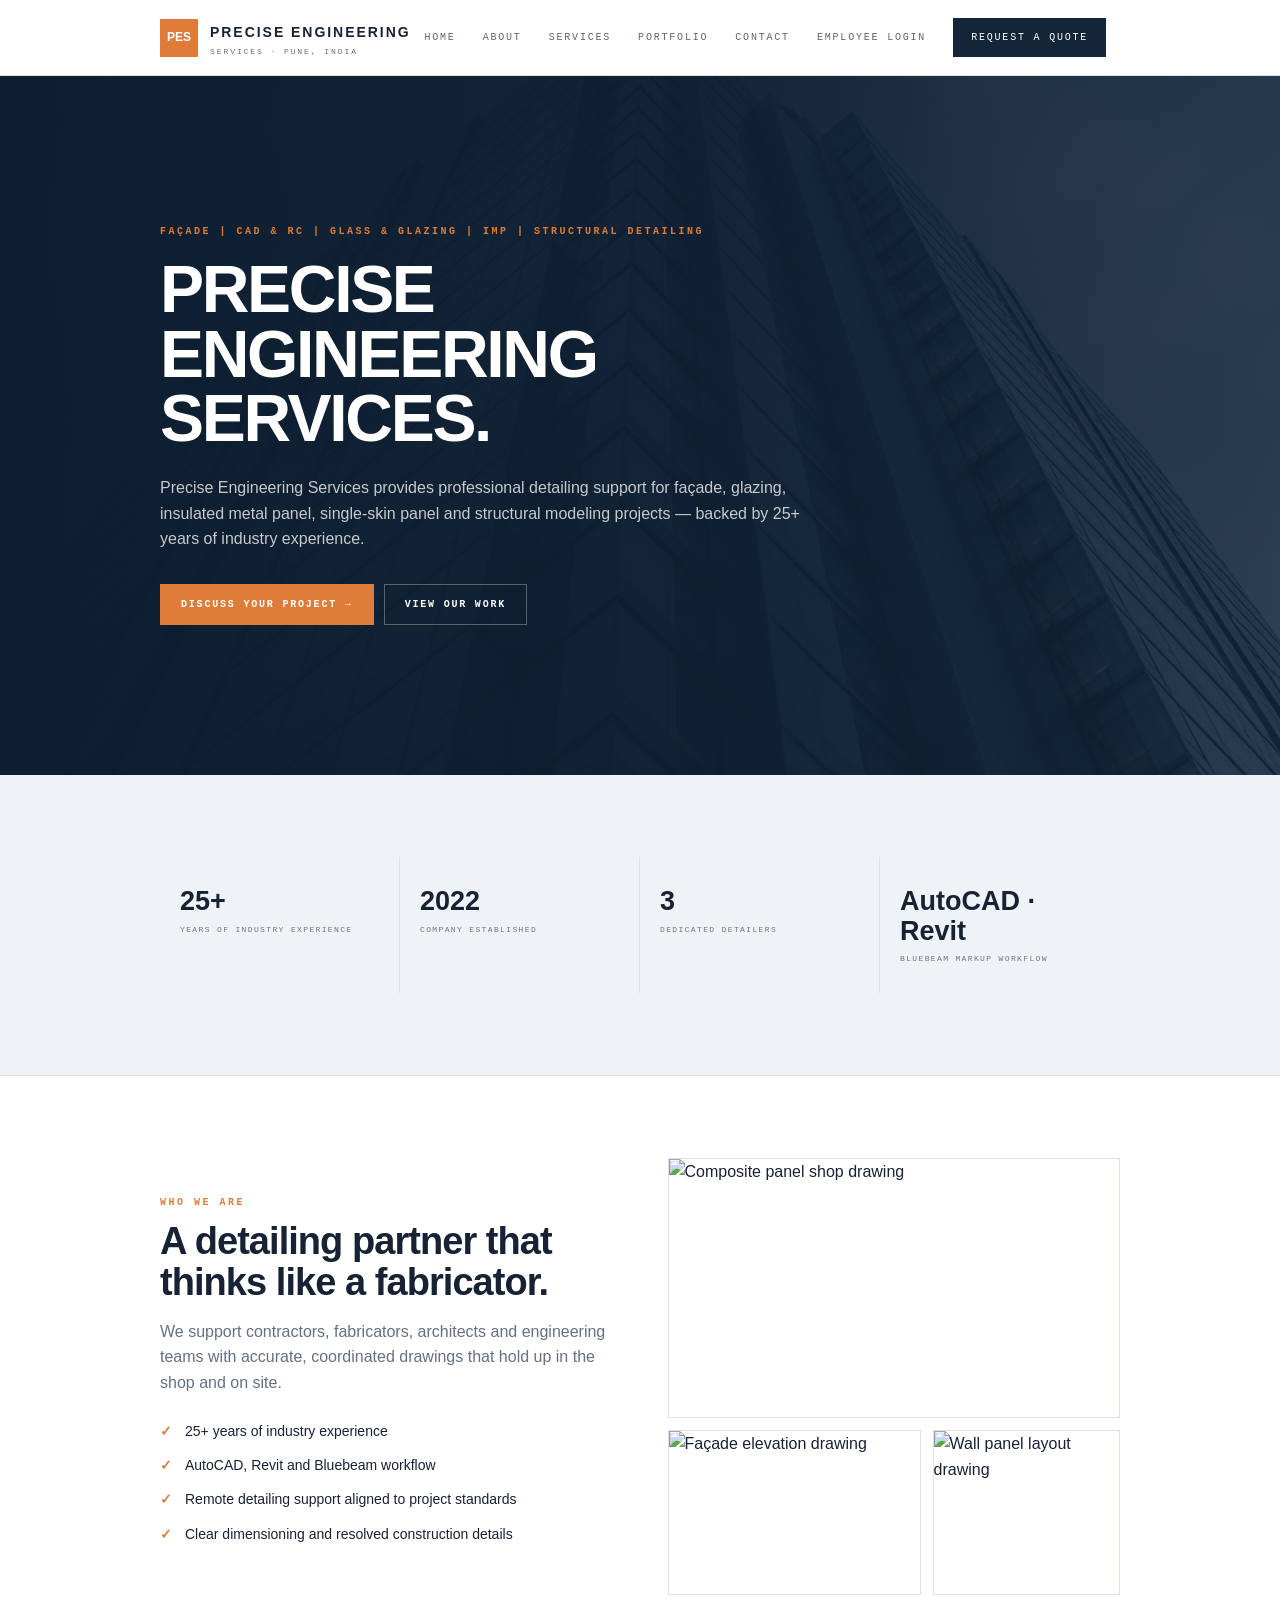
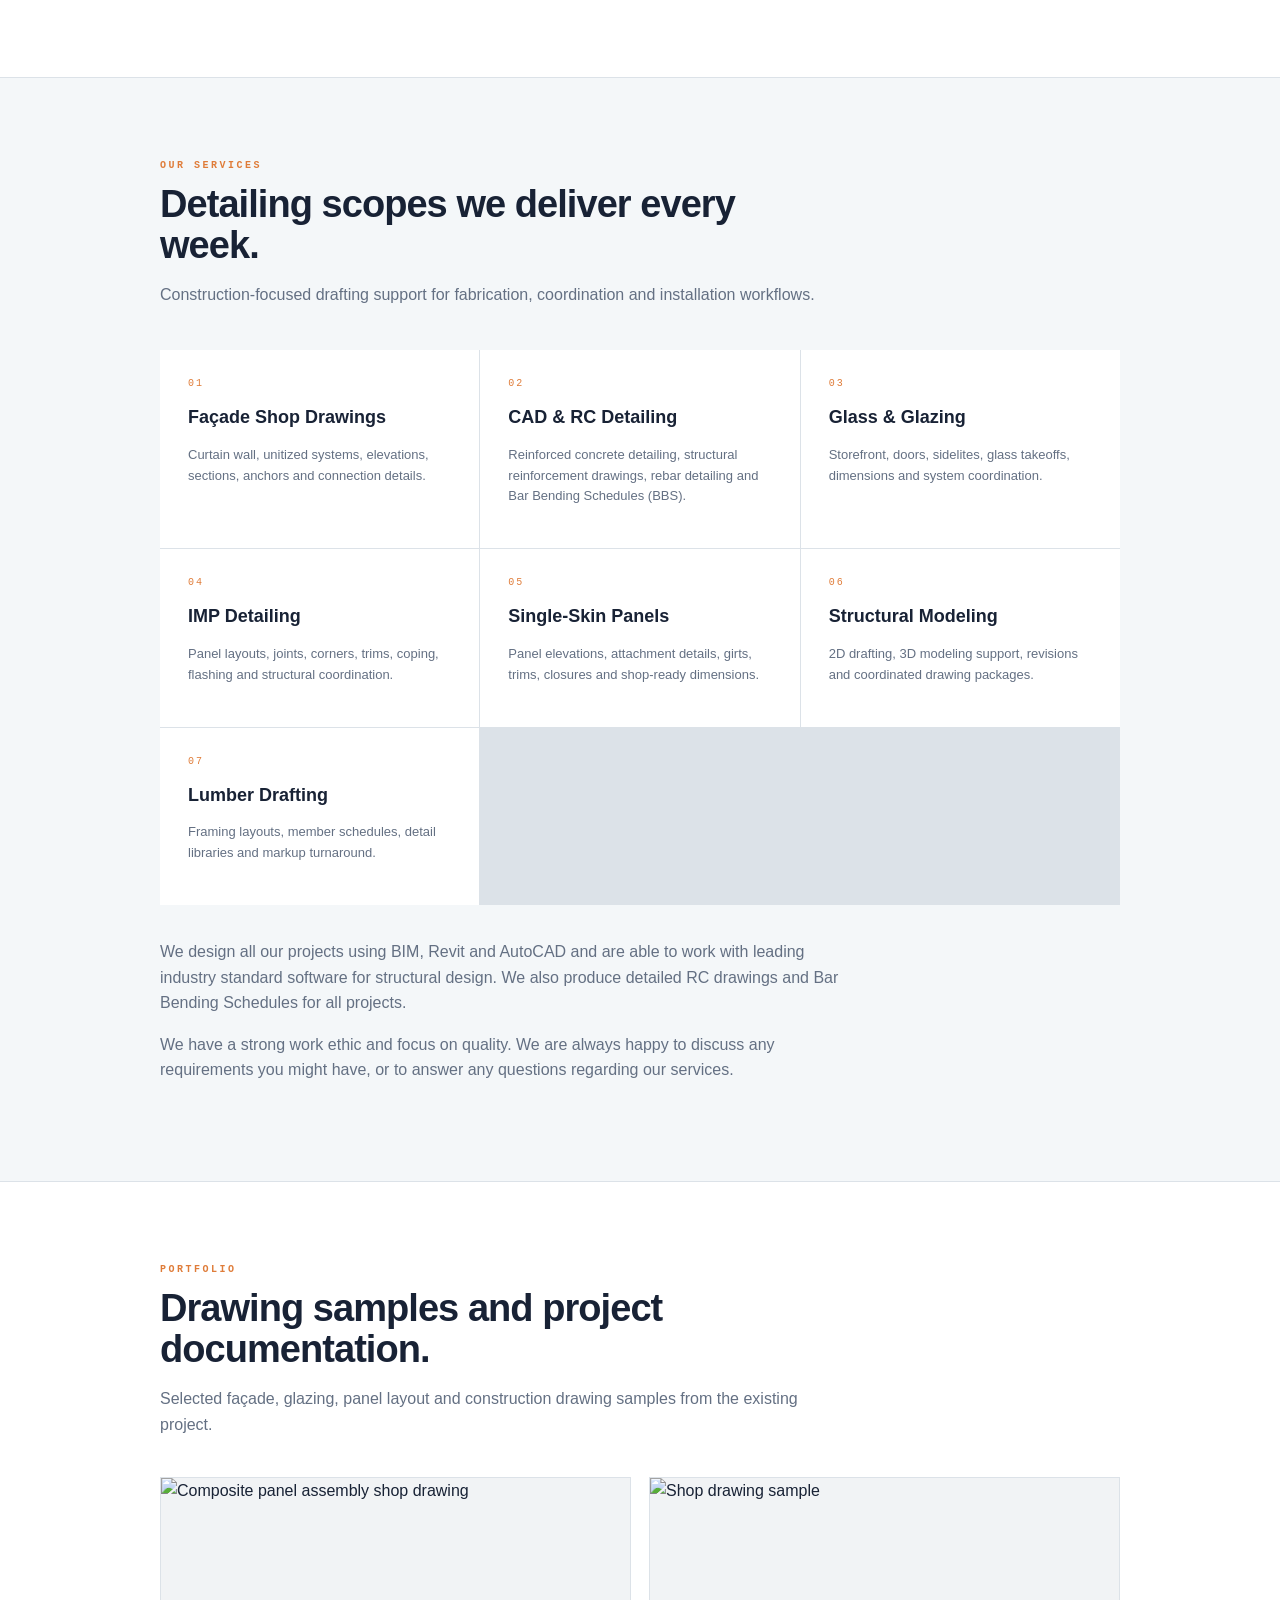
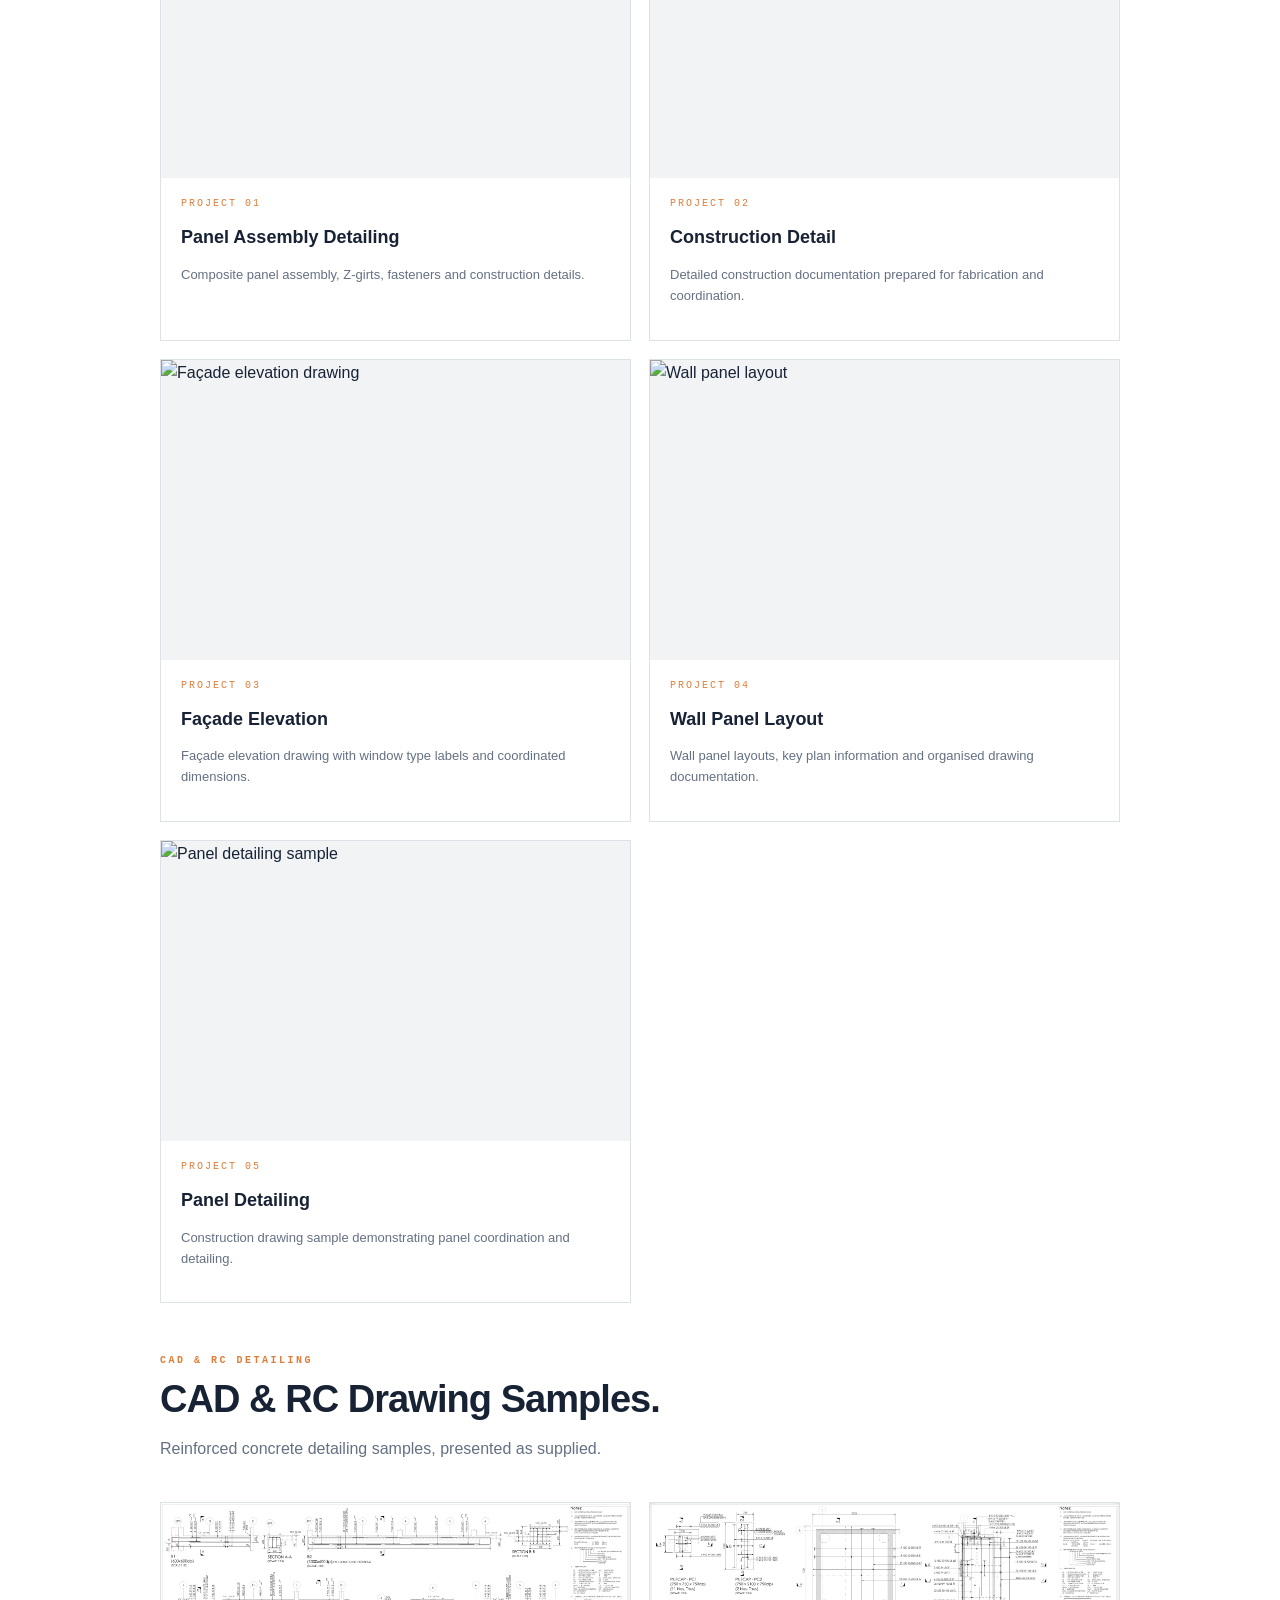
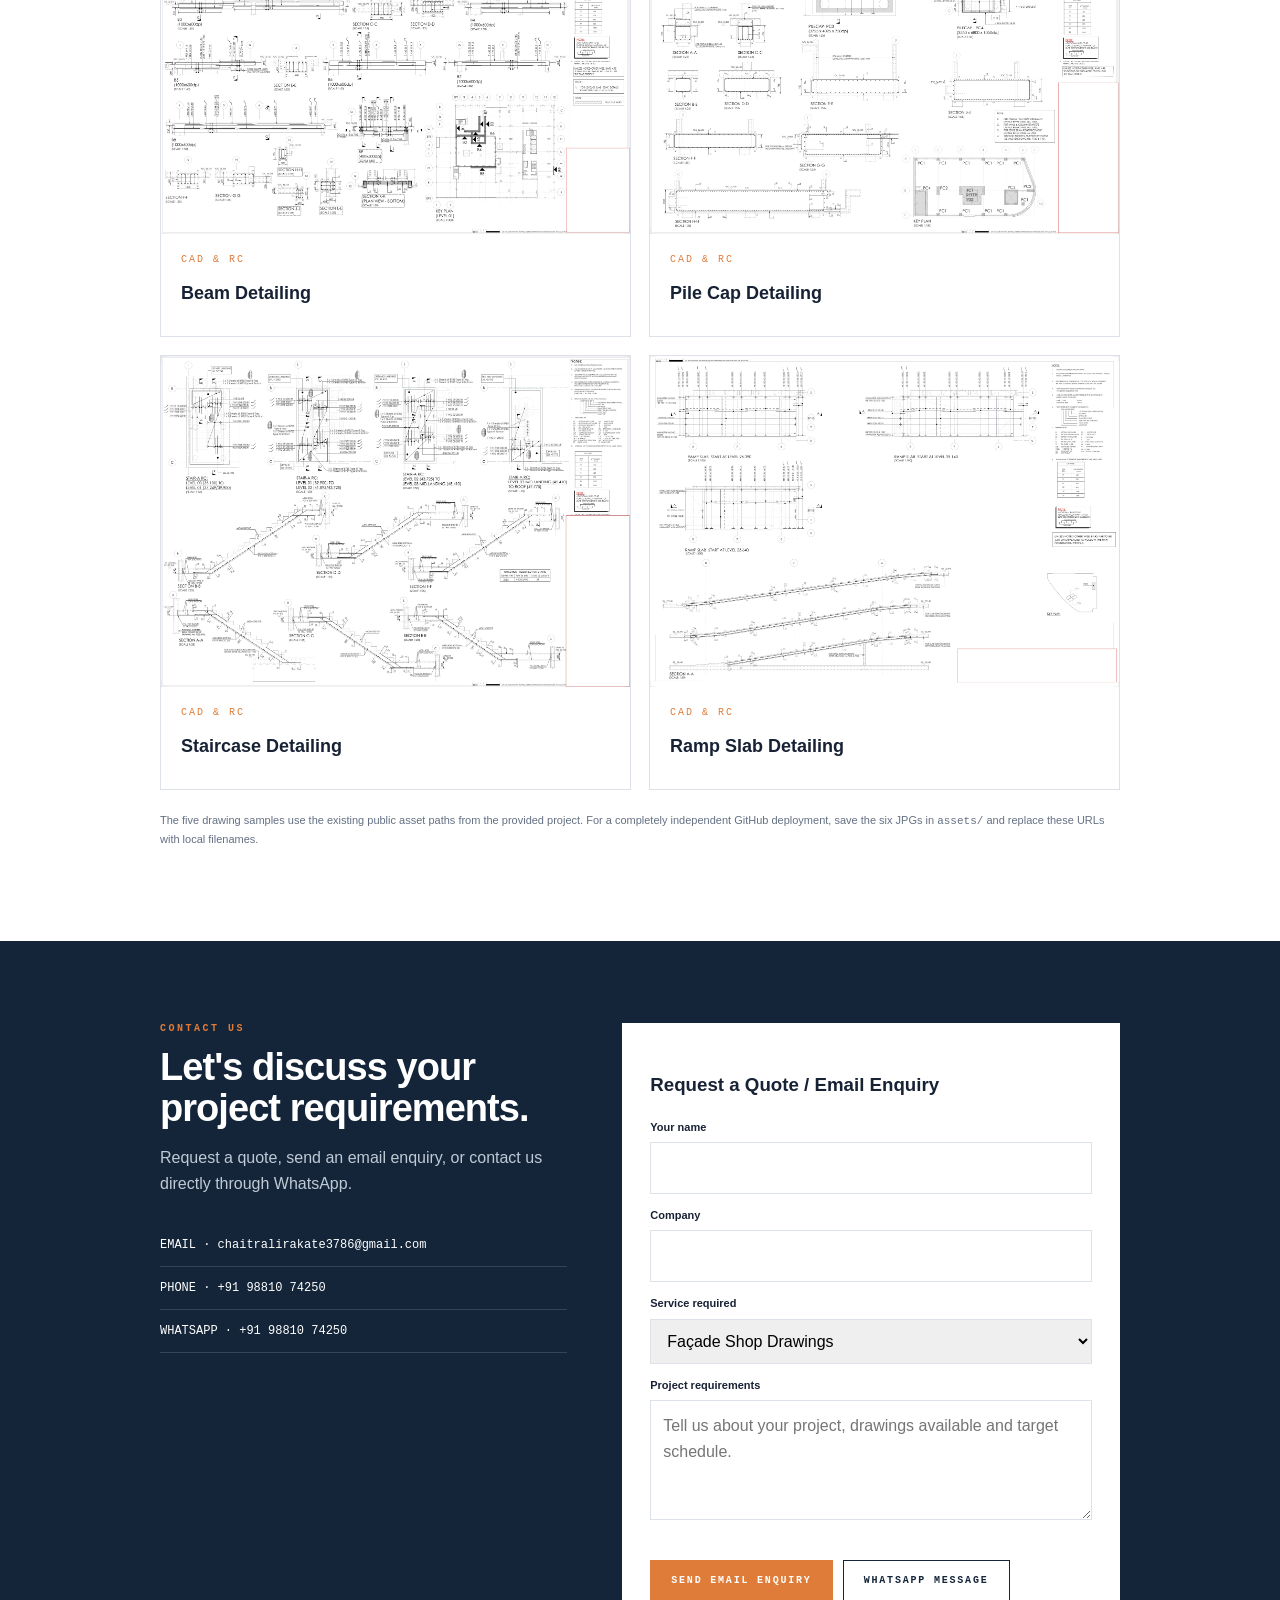
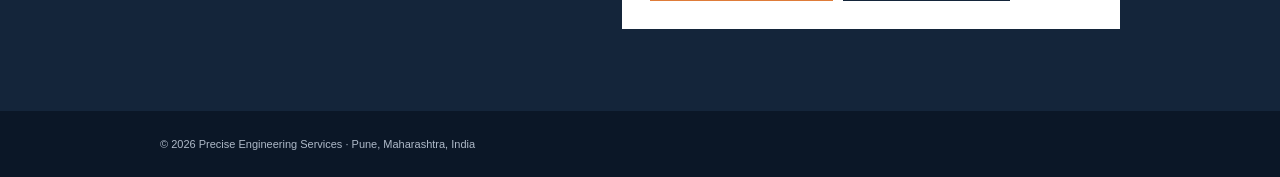
==== index.html @ e2a2137f "Include all core services in page title" ====
<!DOCTYPE html>
<html lang="en">
<head>
 <meta name="google-site-verification" content="G3ItPqEe64CVsEL4Ti2kKE6Q-hl2lONNuSp3JmeJvS4" />
<meta charset="UTF-8"><meta name="viewport" content="width=device-width,initial-scale=1.0">
<title>Precise Engineering Services | Façade, Glazing, CAD &amp; RC, IMP &amp; Panel Detailing</title>
<meta name="description" content="Professional CAD &amp; RC detailing, reinforced concrete drawings, Bar Bending Schedules, façade, glazing, IMP, panel and structural detailing services by Precise Engineering Services, Pune.">
 <meta property="og:type" content="website">
 <meta property="og:title" content="Precise Engineering Services | Façade, Glazing, CAD &amp; RC, IMP &amp; Panel Detailing">
 <meta property="og:description" content="Professional CAD &amp; RC detailing, reinforced concrete drawings, Bar Bending Schedules, façade, glazing, IMP, panel and structural detailing services by Precise Engineering Services, Pune.">
 <meta property="og:url" content="https://preciseengineeringser.com/">
 <meta name="twitter:card" content="summary">
 <meta name="twitter:title" content="Precise Engineering Services | Façade, Glazing, CAD &amp; RC, IMP &amp; Panel Detailing">
 <meta name="twitter:description" content="Professional CAD &amp; RC detailing, reinforced concrete drawings, Bar Bending Schedules, façade, glazing, IMP, panel and structural detailing services by Precise Engineering Services, Pune.">
<style>
:root{--navy:#14253a;--orange:#df7c39;--paper:#f4f7f9;--text:#182235;--muted:#647083;--line:#dce2e8;--max:960px}*{box-sizing:border-box}html{scroll-behavior:smooth}body{margin:0;font-family:Arial,Helvetica,sans-serif;color:var(--text);line-height:1.6}a{text-decoration:none;color:inherit}.container{width:min(var(--max),calc(100% - 40px));margin:auto}header{height:76px;background:#fff;border-bottom:1px solid var(--line);position:sticky;top:0;z-index:50}.nav{height:100%;display:flex;align-items:center;justify-content:space-between}.brand{display:flex;align-items:center;gap:12px}.logo{width:38px;height:38px;background:var(--orange);color:#fff;display:grid;place-items:center;font-weight:800;font-size:12px}.brand-name{font-weight:800;letter-spacing:.14em;font-size:14px}.brand-sub{display:block;font:8px monospace;letter-spacing:.24em;color:#657080;margin-top:2px}nav{display:flex;align-items:center;gap:27px}nav a{font:10px monospace;letter-spacing:.18em;color:#5b6675;text-transform:uppercase}nav a:hover{color:var(--orange)}nav .quote{padding:14px 18px;background:var(--navy);color:#fff}.mobile{display:none}.hero{position:relative;min-height:535px;background:var(--navy);color:#fff;overflow:hidden}.hero-bg{position:absolute;inset:0;width:100%;height:100%;object-fit:cover;opacity:.28}.hero-overlay{position:absolute;inset:0;background:linear-gradient(90deg,rgba(12,29,47,.98),rgba(14,31,49,.88) 55%,rgba(17,37,57,.45))}.hero-inner{position:relative;z-index:2;min-height:535px;display:flex;align-items:center;padding:60px 0}.hero-copy{max-width:700px}.eyebrow{font:700 10px monospace;letter-spacing:.25em;text-transform:uppercase;color:var(--orange)}h1{font-size:clamp(43px,6.2vw,66px);line-height:.98;letter-spacing:-.035em;margin:20px 0 24px}.lead{max-width:650px;font-size:16px;color:rgba(255,255,255,.76)}.actions{display:flex;gap:10px;flex-wrap:wrap;margin-top:32px}.btn{display:inline-flex;align-items:center;justify-content:center;border:1px solid var(--orange);background:var(--orange);color:#fff;padding:14px 20px;font:700 10px monospace;letter-spacing:.18em;text-transform:uppercase;cursor:pointer}.btn.alt{background:transparent;border-color:rgba(255,255,255,.3)}.stats{background:#f0f3f6;border-bottom:1px solid var(--line)}.stats-grid{display:grid;grid-template-columns:repeat(4,1fr)}.stat{padding:30px 20px;border-right:1px solid var(--line)}.stat:last-child{border-right:0}.stat strong{display:block;font-size:27px;line-height:1.1}.stat span{display:block;margin-top:8px;font:8px monospace;letter-spacing:.17em;text-transform:uppercase;color:#697587}section{padding:82px 0}.split{display:grid;grid-template-columns:1fr 1fr;gap:55px;align-items:center}h2{font-size:38px;line-height:1.08;letter-spacing:-.025em;margin:13px 0}.muted{color:var(--muted)}.checks{margin:24px 0 0;padding:0;list-style:none}.checks li{margin:12px 0;padding-left:25px;position:relative;font-size:14px}.checks li:before{content:"✓";position:absolute;left:0;color:var(--orange);font-weight:bold}.drawing-preview{display:grid;grid-template-columns:1.35fr 1fr;gap:12px}.drawing-preview img{display:block;width:100%;height:165px;object-fit:cover;object-position:top;border:1px solid var(--line);background:#fff}.drawing-preview img:first-child{grid-column:1/3;height:260px}.surface{background:var(--paper);border-top:1px solid var(--line);border-bottom:1px solid var(--line)}.section-intro{max-width:680px}.cards{display:grid;grid-template-columns:repeat(3,1fr);gap:1px;background:var(--line);margin-top:42px}.card{background:#fff;padding:28px}.card-num,.project-label{font:10px monospace;letter-spacing:.2em;color:var(--orange)}.card h3,.project h3{font-size:18px;margin:14px 0 8px}.card p,.project p{font-size:13px;color:var(--muted)}.portfolio-grid{display:grid;grid-template-columns:repeat(2,1fr);gap:18px;margin-top:40px}.project{border:1px solid var(--line);background:#fff}.project img{width:100%;height:300px;display:block;object-fit:cover;object-position:top;background:#f1f3f5}.project-body{padding:20px}.note{font-size:11px;color:var(--muted);margin-top:22px}.contact{background:var(--navy);color:#fff}.contact .muted{color:#c0cad6}.contact-grid{display:grid;grid-template-columns:.9fr 1.1fr;gap:55px}.contact-links{margin-top:28px}.contact-links a{display:block;padding:14px 0;border-bottom:1px solid rgba(255,255,255,.14);font:12px monospace}form{background:#fff;color:var(--text);padding:28px}label{display:block;font-size:11px;font-weight:700;margin:13px 0 6px}input,select,textarea{width:100%;border:1px solid var(--line);padding:12px;font:inherit}textarea{min-height:120px;resize:vertical}footer{background:#0b1727;color:#aeb9c8;padding:25px 0;font-size:11px}@media(max-width:800px){header{height:68px}.container{width:min(var(--max),calc(100% - 28px))}nav{display:none}.mobile{display:inline-flex;font:9px monospace;letter-spacing:.12em;text-transform:uppercase;background:var(--navy);color:#fff;padding:11px 13px}.hero,.hero-inner{min-height:500px}.hero-inner{padding:45px 0}.stats-grid{grid-template-columns:1fr 1fr}.stat:nth-child(2){border-right:0}.stat{border-bottom:1px solid var(--line)}.split,.contact-grid{grid-template-columns:1fr;gap:35px}.cards,.portfolio-grid{grid-template-columns:1fr}h2{font-size:31px}}
</style>
</head>
<body>
<header><div class="container nav"><a class="brand" href="#home"><span class="logo">PES</span><span><span class="brand-name">PRECISE ENGINEERING</span><span class="brand-sub">SERVICES · PUNE, INDIA</span></span></a><nav><a href="#home">Home</a><a href="#about">About</a><a href="#services">Services</a><a href="#portfolio">Portfolio</a><a href="#contact">Contact</a><a href="employee/login.html">Employee Login</a><a class="quote" href="#contact">Request a Quote</a></nav><div style="display:flex;align-items:center;gap:8px"><a class="mobile" href="#contact">Contact</a><a class="mobile" href="employee/login.html">Employee Login</a></div></div></header>
<main id="home">
<section class="hero"><img class="hero-bg" src="hero-facade.jpg" alt=""><div class="hero-overlay"></div><div class="container hero-inner"><div class="hero-copy"><div class="eyebrow">Façade | CAD &amp; RC | Glass &amp; Glazing | IMP | Structural Detailing</div><h1>PRECISE ENGINEERING SERVICES.</h1><p class="lead">Precise Engineering Services provides professional detailing support for façade, glazing, insulated metal panel, single-skin panel and structural modeling projects — backed by 25+ years of industry experience.</p><div class="actions"><a class="btn" href="#contact">Discuss Your Project →</a><a class="btn alt" href="#portfolio">View Our Work</a></div></div></div></section>
<section class="stats"><div class="container stats-grid"><div class="stat"><strong>25+</strong><span>Years of industry experience</span></div><div class="stat"><strong>2022</strong><span>Company established</span></div><div class="stat"><strong>3</strong><span>Dedicated detailers</span></div><div class="stat"><strong>AutoCAD · Revit</strong><span>Bluebeam markup workflow</span></div></div></section>
<section id="about"><div class="container split"><div><div class="eyebrow">Who We Are</div><h2>A detailing partner that thinks like a fabricator.</h2><p class="muted">We support contractors, fabricators, architects and engineering teams with accurate, coordinated drawings that hold up in the shop and on site.</p><ul class="checks"><li>25+ years of industry experience</li><li>AutoCAD, Revit and Bluebeam workflow</li><li>Remote detailing support aligned to project standards</li><li>Clear dimensioning and resolved construction details</li></ul></div><div class="drawing-preview"><img src="https://id-preview-cb73e8bd--16ec5a4c-1c1f-4a2e-b3da-ea929f1933d0.lovable.app/__l5e/assets-v1/4c14b4f7-7116-43b4-acfc-c6c53a31eb5a/img_p1_3.jpg" alt="Composite panel shop drawing"><img src="https://id-preview-cb73e8bd--16ec5a4c-1c1f-4a2e-b3da-ea929f1933d0.lovable.app/__l5e/assets-v1/329eda7d-5493-4186-a5ca-7aa12e72b1ae/img_p3_1.jpg" alt="Façade elevation drawing"><img src="https://id-preview-cb73e8bd--16ec5a4c-1c1f-4a2e-b3da-ea929f1933d0.lovable.app/__l5e/assets-v1/2265c506-9308-4e22-8619-802f4c624364/img_p8_1.jpg" alt="Wall panel layout drawing"></div></div></section>
<section id="services" class="surface"><div class="container"><div class="section-intro"><div class="eyebrow">Our Services</div><h2>Detailing scopes we deliver every week.</h2><p class="muted">Construction-focused drafting support for fabrication, coordination and installation workflows.</p></div><div class="cards"><article class="card"><div class="card-num">01</div><h3>Façade Shop Drawings</h3><p>Curtain wall, unitized systems, elevations, sections, anchors and connection details.</p></article><article class="card"><div class="card-num">02</div><h3>CAD &amp; RC Detailing</h3><p>Reinforced concrete detailing, structural reinforcement drawings, rebar detailing and Bar Bending Schedules (BBS).</p></article><article class="card"><div class="card-num">03</div><h3>Glass &amp; Glazing</h3><p>Storefront, doors, sidelites, glass takeoffs, dimensions and system coordination.</p></article><article class="card"><div class="card-num">04</div><h3>IMP Detailing</h3><p>Panel layouts, joints, corners, trims, coping, flashing and structural coordination.</p></article><article class="card"><div class="card-num">05</div><h3>Single-Skin Panels</h3><p>Panel elevations, attachment details, girts, trims, closures and shop-ready dimensions.</p></article><article class="card"><div class="card-num">06</div><h3>Structural Modeling</h3><p>2D drafting, 3D modeling support, revisions and coordinated drawing packages.</p></article><article class="card"><div class="card-num">07</div><h3>Lumber Drafting</h3><p>Framing layouts, member schedules, detail libraries and markup turnaround.</p></article></div><div class="section-intro" style="margin-top:34px"><p class="muted">We design all our projects using BIM, Revit and AutoCAD and are able to work with leading industry standard software for structural design. We also produce detailed RC drawings and Bar Bending Schedules for all projects.</p><p class="muted">We have a strong work ethic and focus on quality. We are always happy to discuss any requirements you might have, or to answer any questions regarding our services.</p></div></div></section>
<section id="portfolio"><div class="container"><div class="section-intro"><div class="eyebrow">Portfolio</div><h2>Drawing samples and project documentation.</h2><p class="muted">Selected façade, glazing, panel layout and construction drawing samples from the existing project.</p></div><div class="portfolio-grid">
<article class="project"><img src="https://id-preview-cb73e8bd--16ec5a4c-1c1f-4a2e-b3da-ea929f1933d0.lovable.app/__l5e/assets-v1/4c14b4f7-7116-43b4-acfc-c6c53a31eb5a/img_p1_3.jpg" alt="Composite panel assembly shop drawing"><div class="project-body"><div class="project-label">PROJECT 01</div><h3>Panel Assembly Detailing</h3><p>Composite panel assembly, Z-girts, fasteners and construction details.</p></div></article>
<article class="project"><img src="https://id-preview-cb73e8bd--16ec5a4c-1c1f-4a2e-b3da-ea929f1933d0.lovable.app/__l5e/assets-v1/30f2d53f-c6c9-4f29-95de-20f0f3f70d09/img_p2_1.jpg" alt="Shop drawing sample"><div class="project-body"><div class="project-label">PROJECT 02</div><h3>Construction Detail</h3><p>Detailed construction documentation prepared for fabrication and coordination.</p></div></article>
<article class="project"><img src="https://id-preview-cb73e8bd--16ec5a4c-1c1f-4a2e-b3da-ea929f1933d0.lovable.app/__l5e/assets-v1/329eda7d-5493-4186-a5ca-7aa12e72b1ae/img_p3_1.jpg" alt="Façade elevation drawing"><div class="project-body"><div class="project-label">PROJECT 03</div><h3>Façade Elevation</h3><p>Façade elevation drawing with window type labels and coordinated dimensions.</p></div></article>
<article class="project"><img src="https://id-preview-cb73e8bd--16ec5a4c-1c1f-4a2e-b3da-ea929f1933d0.lovable.app/__l5e/assets-v1/2265c506-9308-4e22-8619-802f4c624364/img_p8_1.jpg" alt="Wall panel layout"><div class="project-body"><div class="project-label">PROJECT 04</div><h3>Wall Panel Layout</h3><p>Wall panel layouts, key plan information and organised drawing documentation.</p></div></article>
<article class="project"><img src="https://id-preview-cb73e8bd--16ec5a4c-1c1f-4a2e-b3da-ea929f1933d0.lovable.app/__l5e/assets-v1/1ea4ca96-5e4c-4be1-9457-e1ad2b8cc2c0/img_p9_1.jpg" alt="Panel detailing sample"><div class="project-body"><div class="project-label">PROJECT 05</div><h3>Panel Detailing</h3><p>Construction drawing sample demonstrating panel coordination and detailing.</p></div></article>

</div>
<div class="section-intro" style="margin-top:52px"><div class="eyebrow">CAD &amp; RC Detailing</div><h2>CAD &amp; RC Drawing Samples.</h2><p class="muted">Reinforced concrete detailing samples, presented as supplied.</p></div>
<div class="portfolio-grid">
<article class="project"><img src="beams.jpg" alt="Beam detailing drawing" style="height:auto;aspect-ratio:1.416;object-fit:contain"><div class="project-body"><div class="project-label">CAD &amp; RC</div><h3>Beam Detailing</h3></div></article>
<article class="project"><img src="pilecaps.jpg" alt="Pile cap detailing drawing" style="height:auto;aspect-ratio:1.416;object-fit:contain"><div class="project-body"><div class="project-label">CAD &amp; RC</div><h3>Pile Cap Detailing</h3></div></article>
<article class="project"><img src="stairs.jpg" alt="Staircase detailing drawing" style="height:auto;aspect-ratio:1.416;object-fit:contain"><div class="project-body"><div class="project-label">CAD &amp; RC</div><h3>Staircase Detailing</h3></div></article>
<article class="project"><img src="ramp-slab.jpg" alt="Ramp slab detailing drawing" style="height:auto;aspect-ratio:1.416;object-fit:contain"><div class="project-body"><div class="project-label">CAD &amp; RC</div><h3>Ramp Slab Detailing</h3></div></article>
</div>
<p class="note">The five drawing samples use the existing public asset paths from the provided project. For a completely independent GitHub deployment, save the six JPGs in <code>assets/</code> and replace these URLs with local filenames.</p></div></section>
<section id="contact" class="contact"><div class="container contact-grid"><div><div class="eyebrow">Contact Us</div><h2>Let's discuss your project requirements.</h2><p class="muted">Request a quote, send an email enquiry, or contact us directly through WhatsApp.</p><div class="contact-links"><a href="mailto:chaitralirakate3786@gmail.com">EMAIL · chaitralirakate3786@gmail.com</a><a href="tel:+919881074250">PHONE · +91 98810 74250</a><a href="https://wa.me/919881074250" target="_blank" rel="noopener">WHATSAPP · +91 98810 74250</a></div></div><form id="quoteForm"><h3>Request a Quote / Email Enquiry</h3><label for="name">Your name</label><input id="name" required><label for="company">Company</label><input id="company"><label for="service">Service required</label><select id="service"><option>Façade Shop Drawings</option><option>Glass & Glazing</option><option>IMP Detailing</option><option>Single-Skin Panel Systems</option><option>Structural Modeling</option><option>Lumber Drafting</option><option>CAD &amp; RC Detailing</option><option>Other</option></select><label for="message">Project requirements</label><textarea id="message" required placeholder="Tell us about your project, drawings available and target schedule."></textarea><div class="actions"><button class="btn" type="submit">Send Email Enquiry</button><button class="btn" style="background:#fff;color:var(--navy);border-color:var(--navy)" type="button" id="wa">WhatsApp Message</button></div></form></div></section>
</main><footer><div class="container">© 2026 Precise Engineering Services · Pune, Maharashtra, India</div></footer>
<script>const EMAIL='chaitralirakate3786@gmail.com',WA='919881074250';function enquiry(){return `Hello Precise Engineering Services,\n\nName: ${document.getElementById('name').value.trim()}\nCompany: ${document.getElementById('company').value.trim()||'Not provided'}\nService: ${document.getElementById('service').value}\n\nProject requirements:\n${document.getElementById('message').value.trim()}\n\nThank you.`}document.getElementById('quoteForm').addEventListener('submit',e=>{e.preventDefault();location.href=`mailto:${EMAIL}?subject=${encodeURIComponent('Request for Quote - Precise Engineering Services')}&body=${encodeURIComponent(enquiry())}`});document.getElementById('wa').addEventListener('click',()=>window.open(`https://wa.me/${WA}?text=${encodeURIComponent(enquiry())}`,'_blank'));</script>
</body></html>
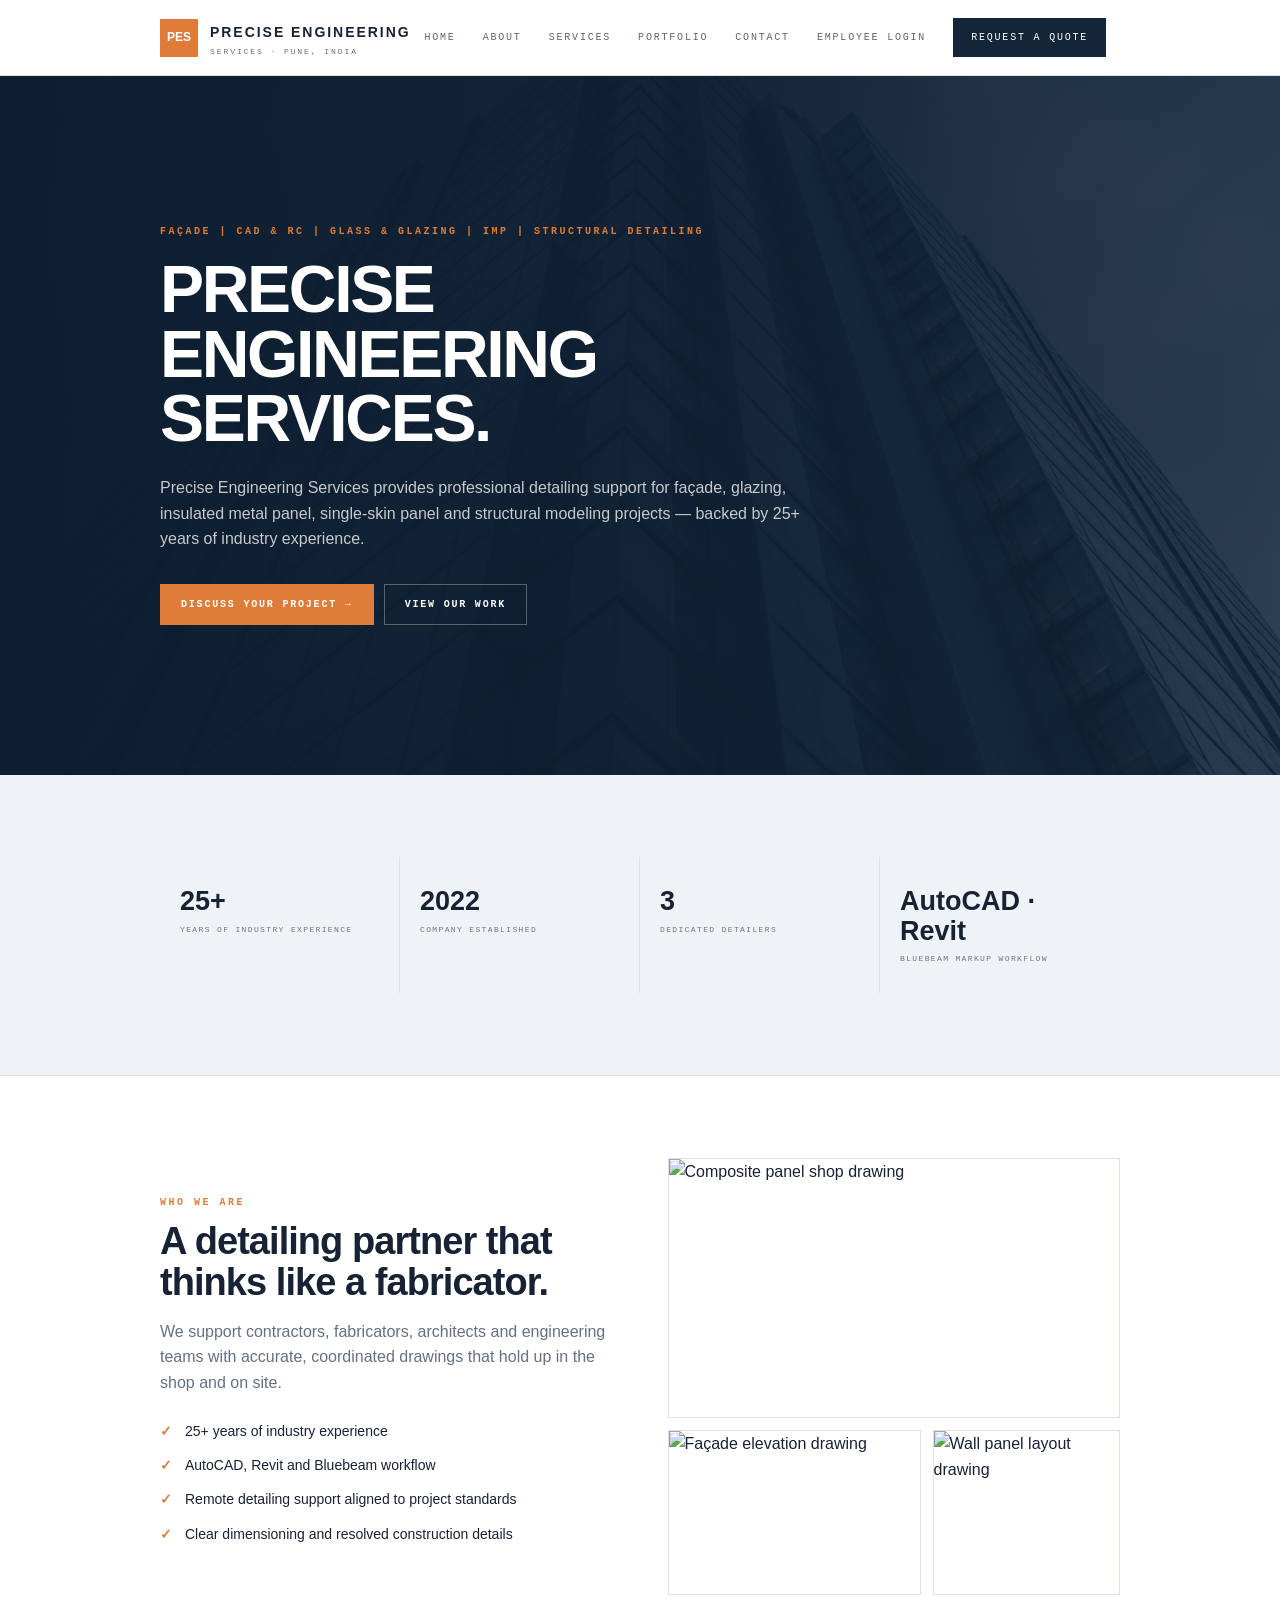
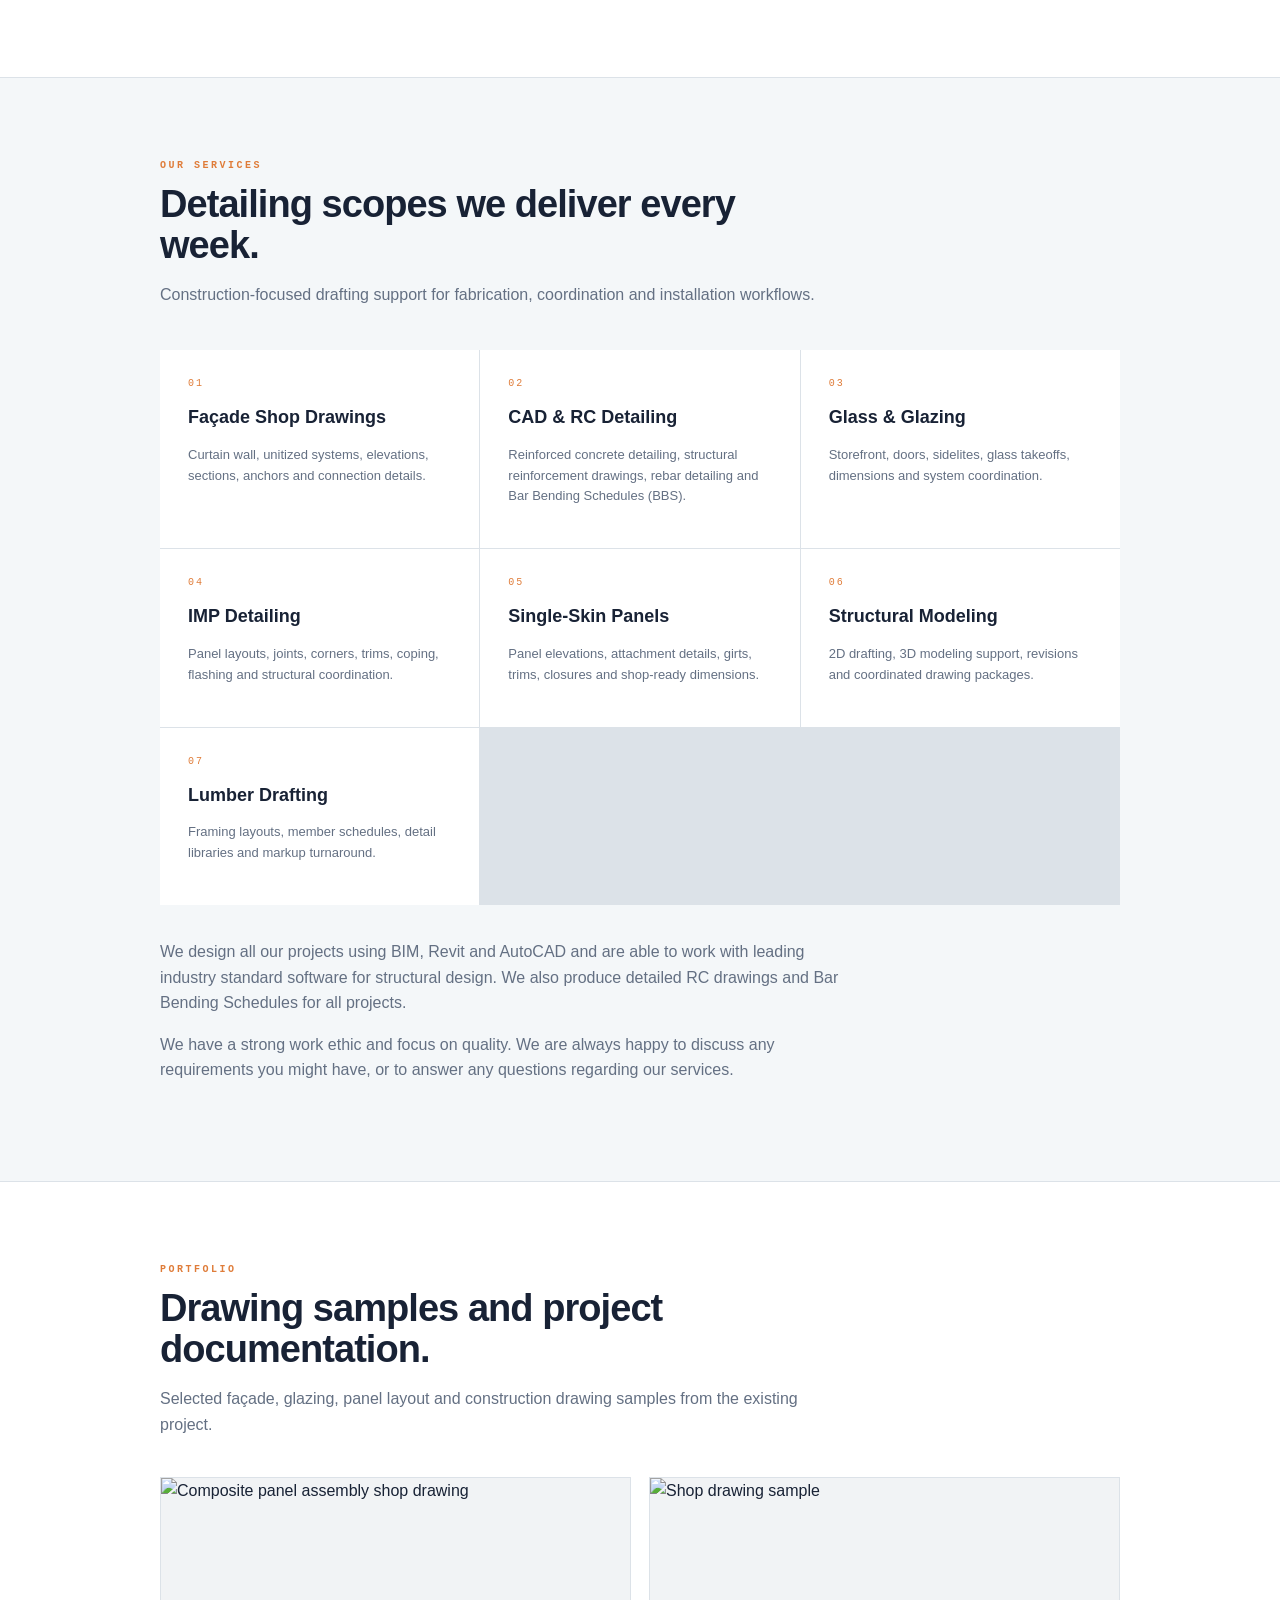
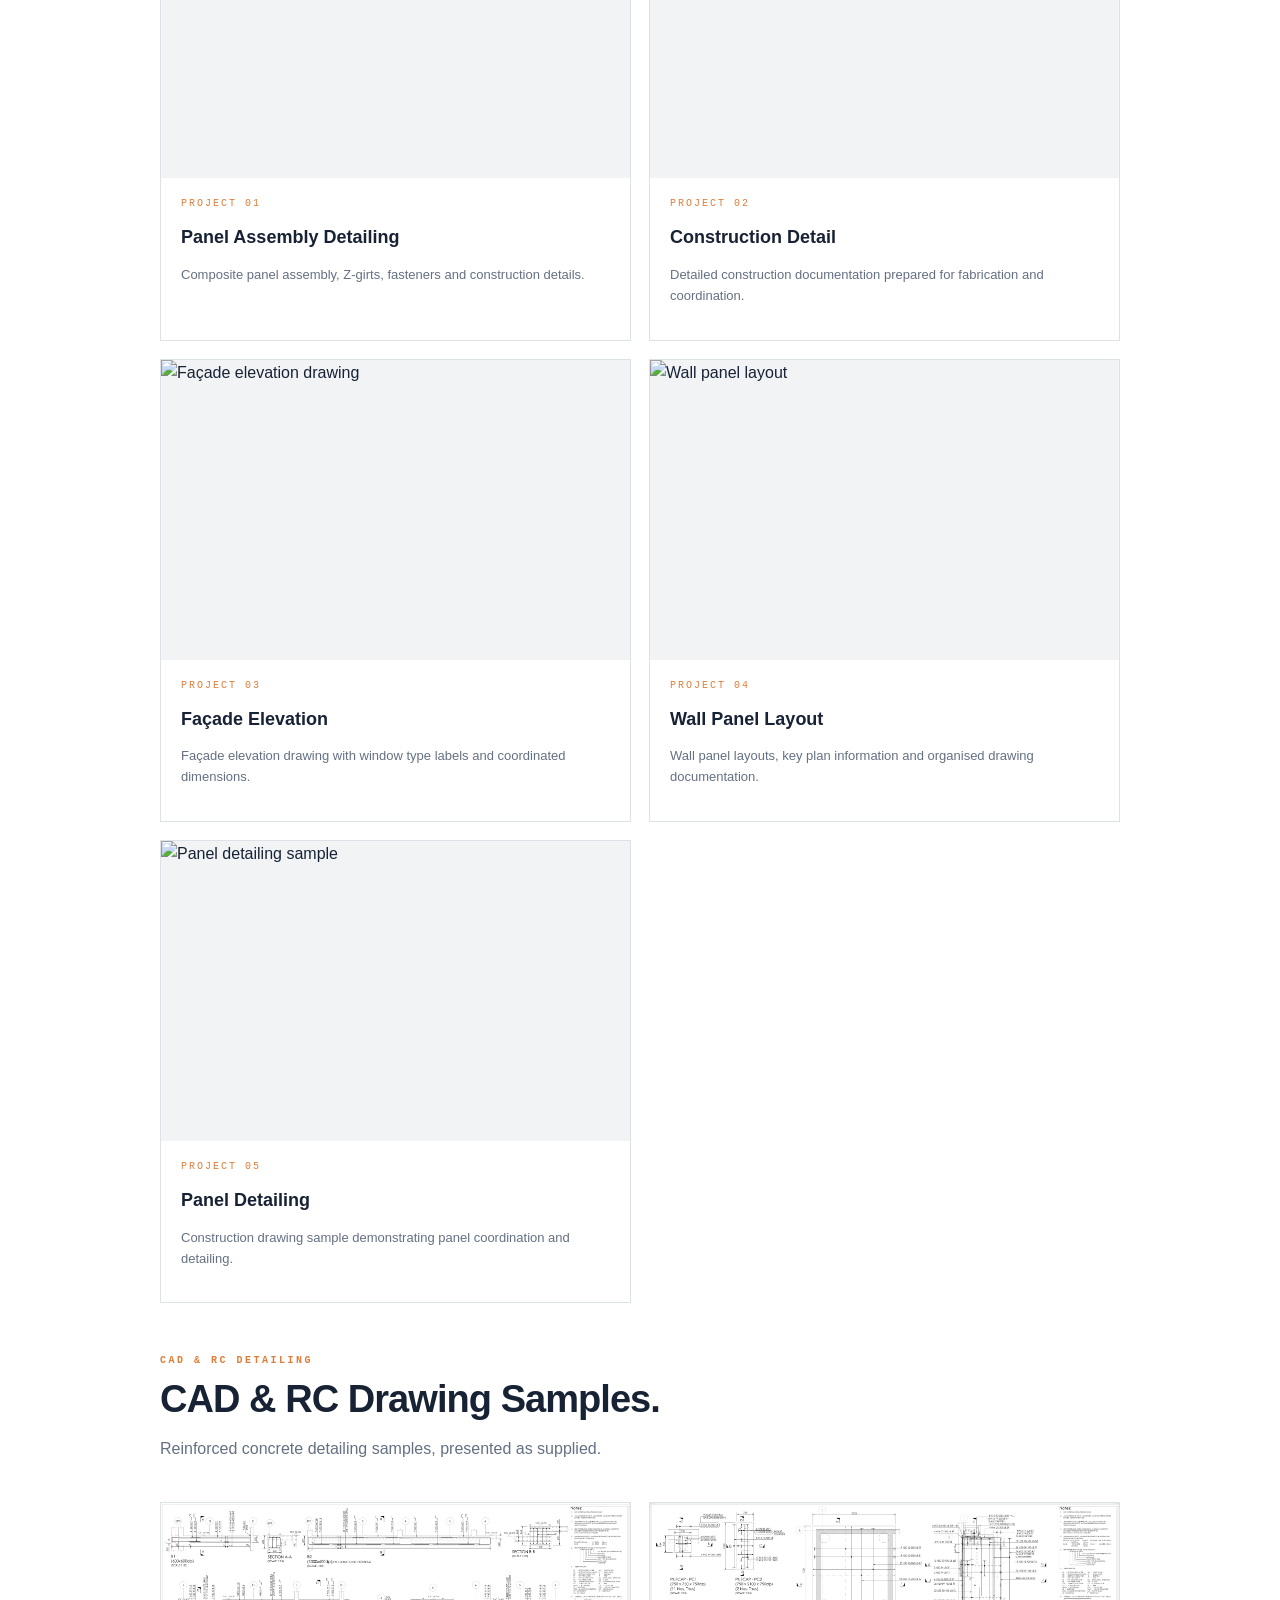
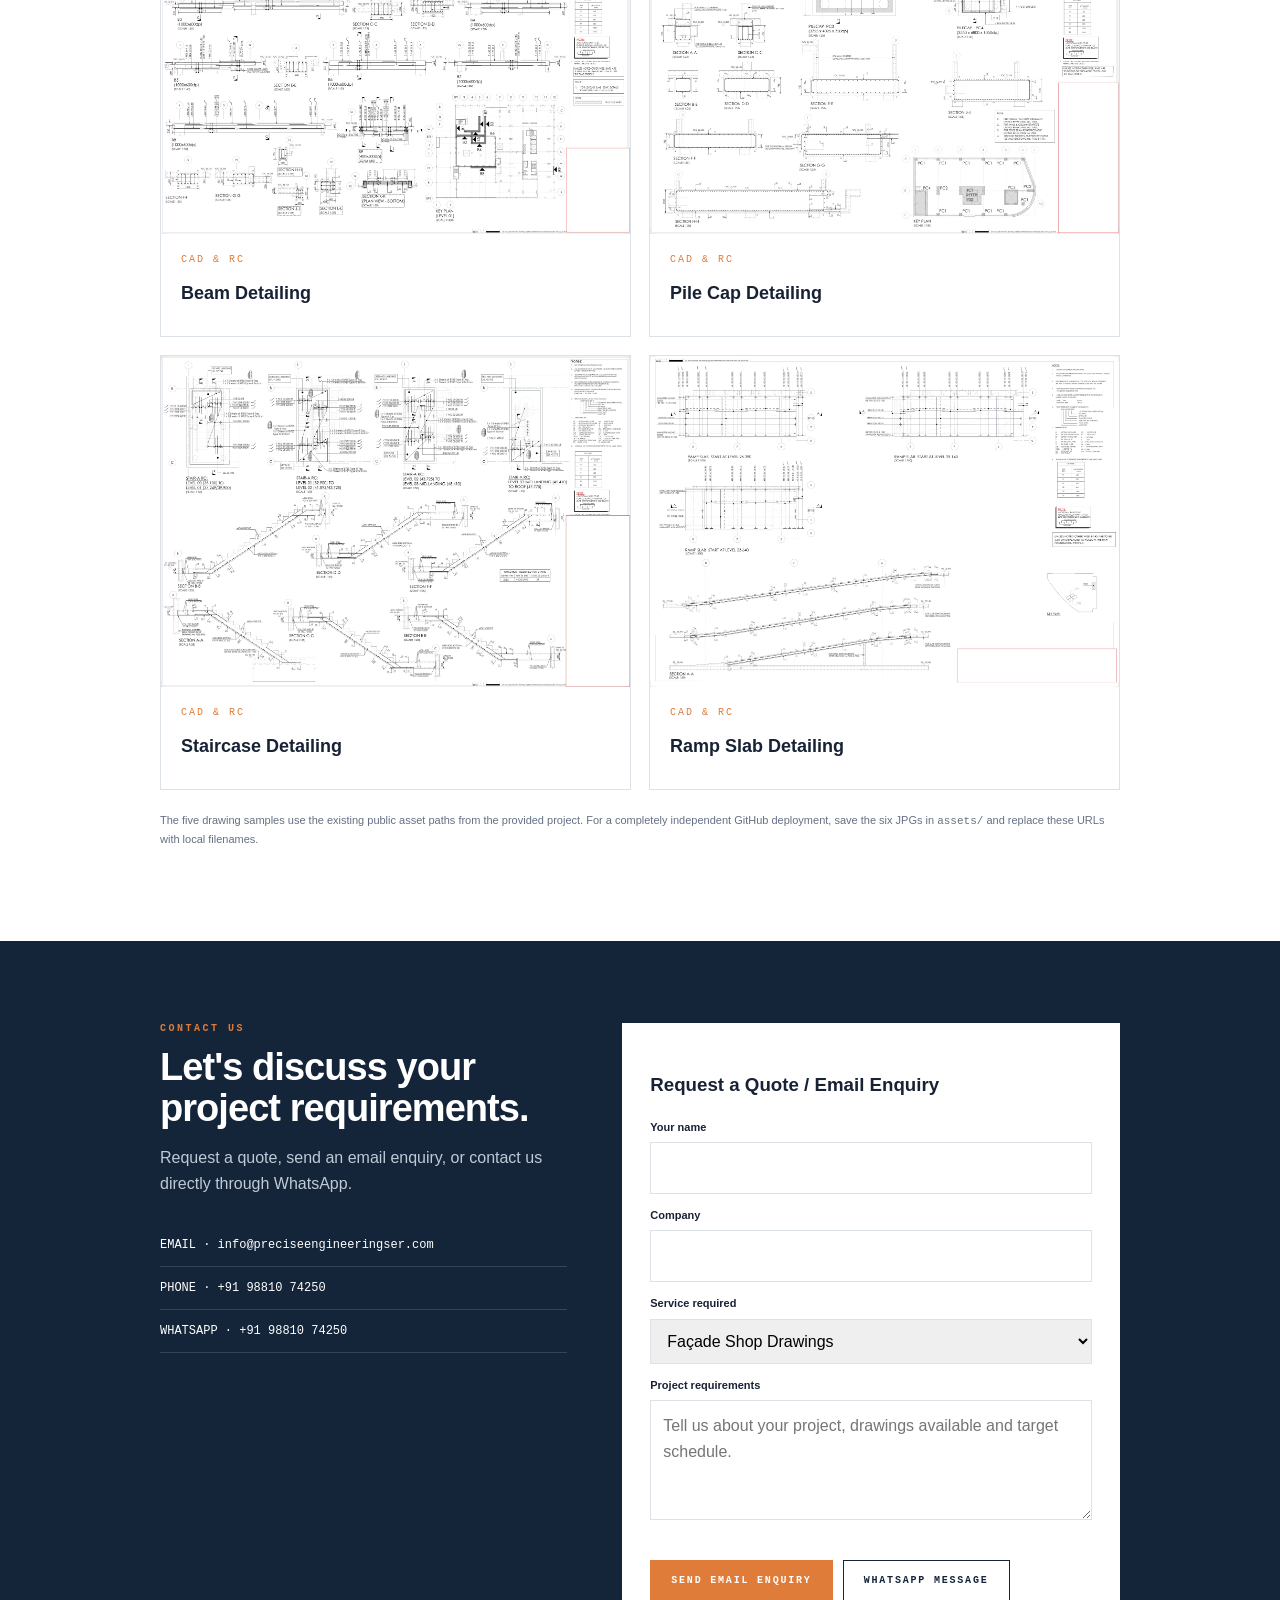
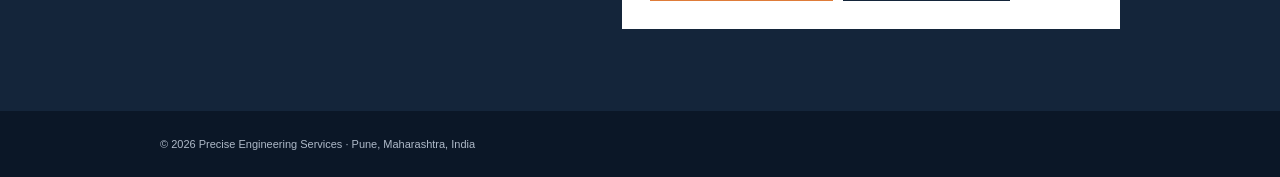
==== commit d9be3173: "Update website contact email to company address" ====
--- a/index.html
+++ b/index.html
@@ -39,7 +39,7 @@
 <article class="project"><img src="ramp-slab.jpg" alt="Ramp slab detailing drawing" style="height:auto;aspect-ratio:1.416;object-fit:contain"><div class="project-body"><div class="project-label">CAD &amp; RC</div><h3>Ramp Slab Detailing</h3></div></article>
 </div>
 <p class="note">The five drawing samples use the existing public asset paths from the provided project. For a completely independent GitHub deployment, save the six JPGs in <code>assets/</code> and replace these URLs with local filenames.</p></div></section>
-<section id="contact" class="contact"><div class="container contact-grid"><div><div class="eyebrow">Contact Us</div><h2>Let's discuss your project requirements.</h2><p class="muted">Request a quote, send an email enquiry, or contact us directly through WhatsApp.</p><div class="contact-links"><a href="mailto:chaitralirakate3786@gmail.com">EMAIL · chaitralirakate3786@gmail.com</a><a href="tel:+919881074250">PHONE · +91 98810 74250</a><a href="https://wa.me/919881074250" target="_blank" rel="noopener">WHATSAPP · +91 98810 74250</a></div></div><form id="quoteForm"><h3>Request a Quote / Email Enquiry</h3><label for="name">Your name</label><input id="name" required><label for="company">Company</label><input id="company"><label for="service">Service required</label><select id="service"><option>Façade Shop Drawings</option><option>Glass & Glazing</option><option>IMP Detailing</option><option>Single-Skin Panel Systems</option><option>Structural Modeling</option><option>Lumber Drafting</option><option>CAD &amp; RC Detailing</option><option>Other</option></select><label for="message">Project requirements</label><textarea id="message" required placeholder="Tell us about your project, drawings available and target schedule."></textarea><div class="actions"><button class="btn" type="submit">Send Email Enquiry</button><button class="btn" style="background:#fff;color:var(--navy);border-color:var(--navy)" type="button" id="wa">WhatsApp Message</button></div></form></div></section>
+<section id="contact" class="contact"><div class="container contact-grid"><div><div class="eyebrow">Contact Us</div><h2>Let's discuss your project requirements.</h2><p class="muted">Request a quote, send an email enquiry, or contact us directly through WhatsApp.</p><div class="contact-links"><a href="mailto:info@preciseengineeringser.com">EMAIL · info@preciseengineeringser.com</a><a href="tel:+919881074250">PHONE · +91 98810 74250</a><a href="https://wa.me/919881074250" target="_blank" rel="noopener">WHATSAPP · +91 98810 74250</a></div></div><form id="quoteForm"><h3>Request a Quote / Email Enquiry</h3><label for="name">Your name</label><input id="name" required><label for="company">Company</label><input id="company"><label for="service">Service required</label><select id="service"><option>Façade Shop Drawings</option><option>Glass & Glazing</option><option>IMP Detailing</option><option>Single-Skin Panel Systems</option><option>Structural Modeling</option><option>Lumber Drafting</option><option>CAD &amp; RC Detailing</option><option>Other</option></select><label for="message">Project requirements</label><textarea id="message" required placeholder="Tell us about your project, drawings available and target schedule."></textarea><div class="actions"><button class="btn" type="submit">Send Email Enquiry</button><button class="btn" style="background:#fff;color:var(--navy);border-color:var(--navy)" type="button" id="wa">WhatsApp Message</button></div></form></div></section>
 </main><footer><div class="container">© 2026 Precise Engineering Services · Pune, Maharashtra, India</div></footer>
-<script>const EMAIL='chaitralirakate3786@gmail.com',WA='919881074250';function enquiry(){return `Hello Precise Engineering Services,\n\nName: ${document.getElementById('name').value.trim()}\nCompany: ${document.getElementById('company').value.trim()||'Not provided'}\nService: ${document.getElementById('service').value}\n\nProject requirements:\n${document.getElementById('message').value.trim()}\n\nThank you.`}document.getElementById('quoteForm').addEventListener('submit',e=>{e.preventDefault();location.href=`mailto:${EMAIL}?subject=${encodeURIComponent('Request for Quote - Precise Engineering Services')}&body=${encodeURIComponent(enquiry())}`});document.getElementById('wa').addEventListener('click',()=>window.open(`https://wa.me/${WA}?text=${encodeURIComponent(enquiry())}`,'_blank'));</script>
+<script>const EMAIL='info@preciseengineeringser.com',WA='919881074250';function enquiry(){return `Hello Precise Engineering Services,\n\nName: ${document.getElementById('name').value.trim()}\nCompany: ${document.getElementById('company').value.trim()||'Not provided'}\nService: ${document.getElementById('service').value}\n\nProject requirements:\n${document.getElementById('message').value.trim()}\n\nThank you.`}document.getElementById('quoteForm').addEventListener('submit',e=>{e.preventDefault();location.href=`mailto:${EMAIL}?subject=${encodeURIComponent('Request for Quote - Precise Engineering Services')}&body=${encodeURIComponent(enquiry())}`});document.getElementById('wa').addEventListener('click',()=>window.open(`https://wa.me/${WA}?text=${encodeURIComponent(enquiry())}`,'_blank'));</script>
 </body></html>
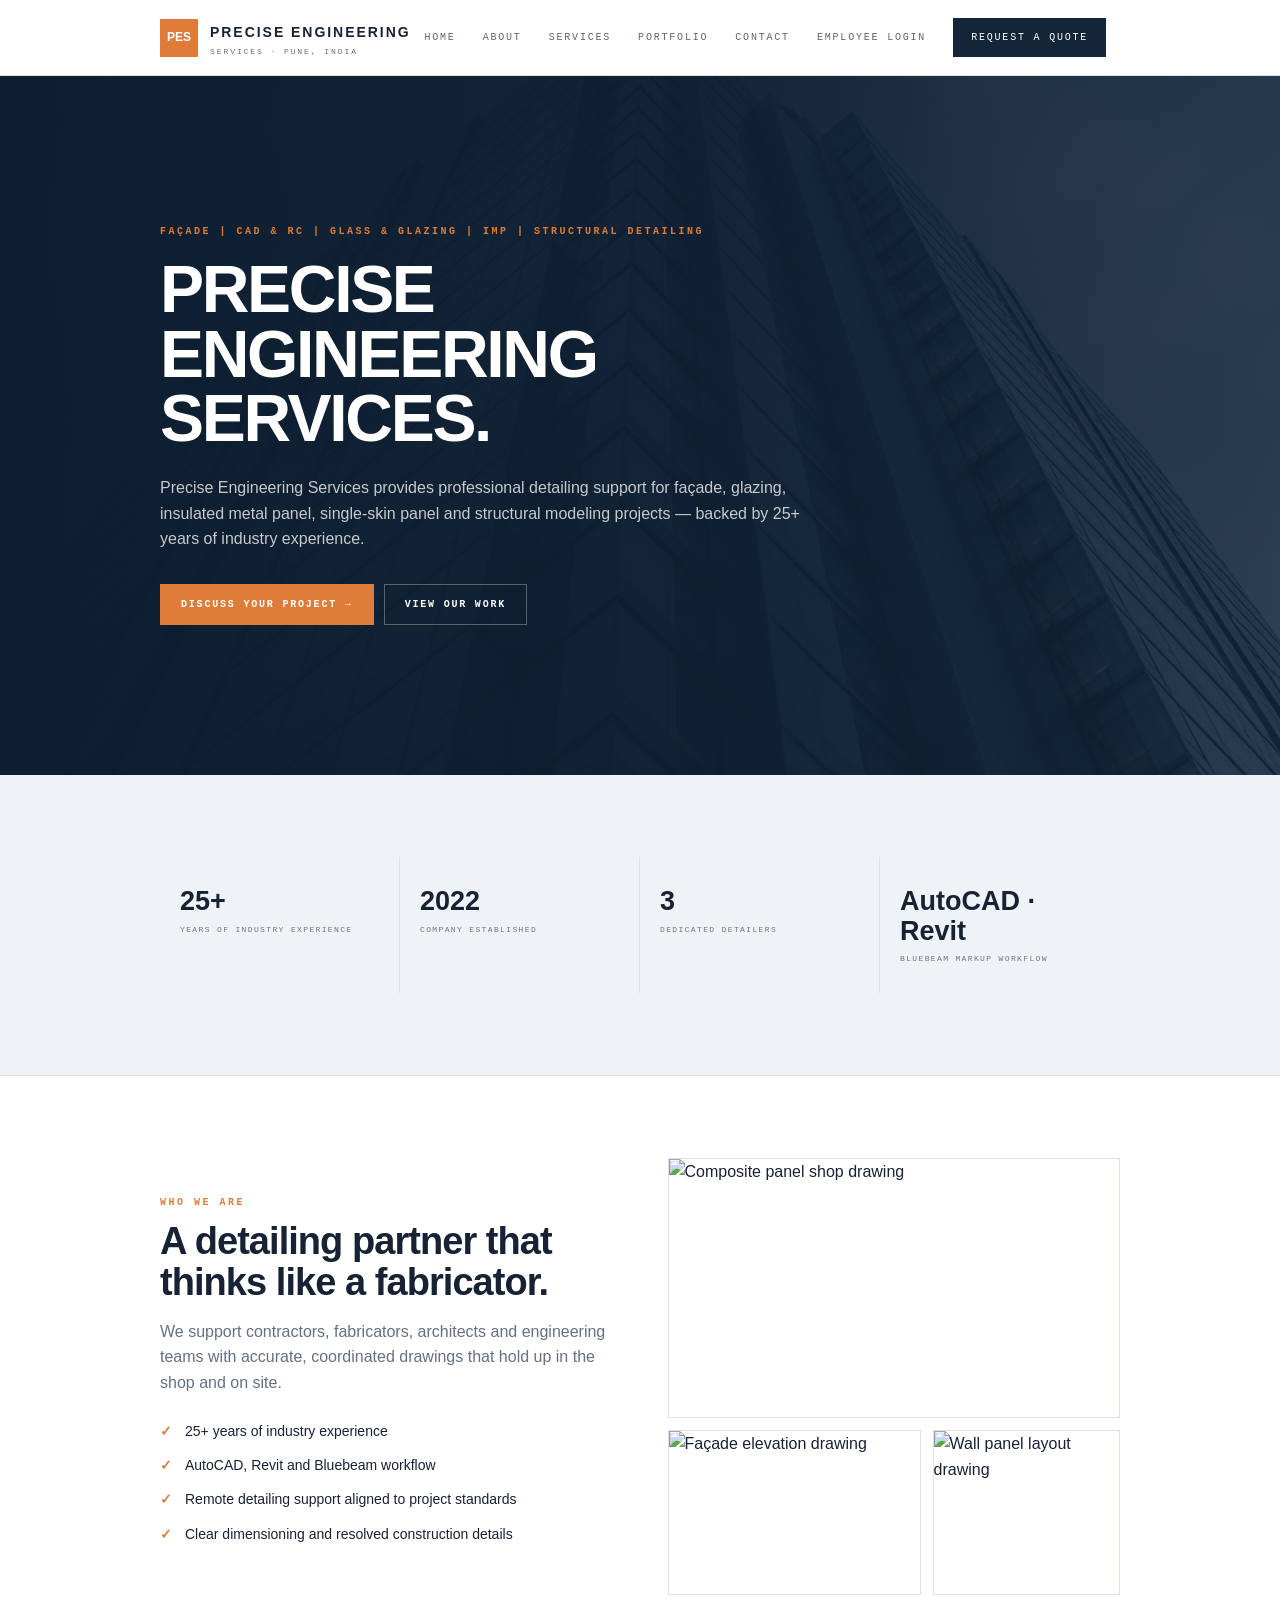
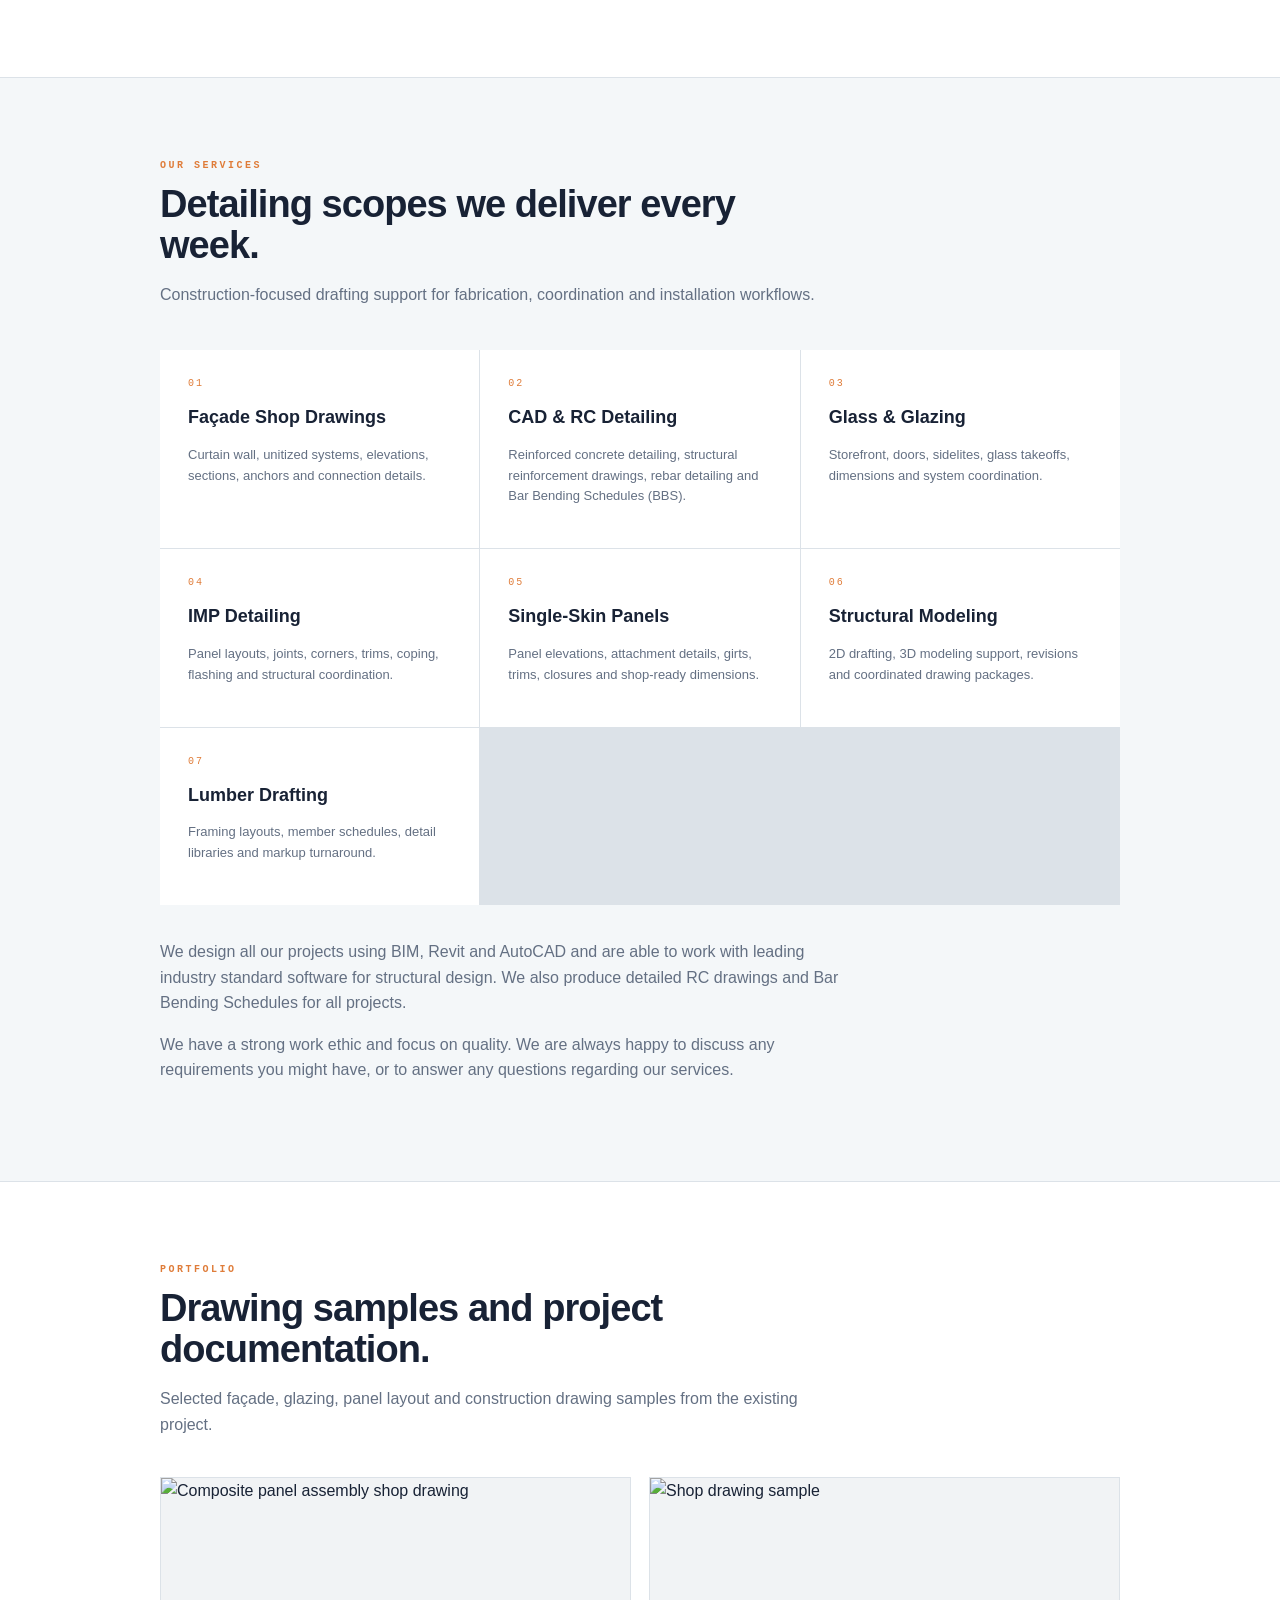
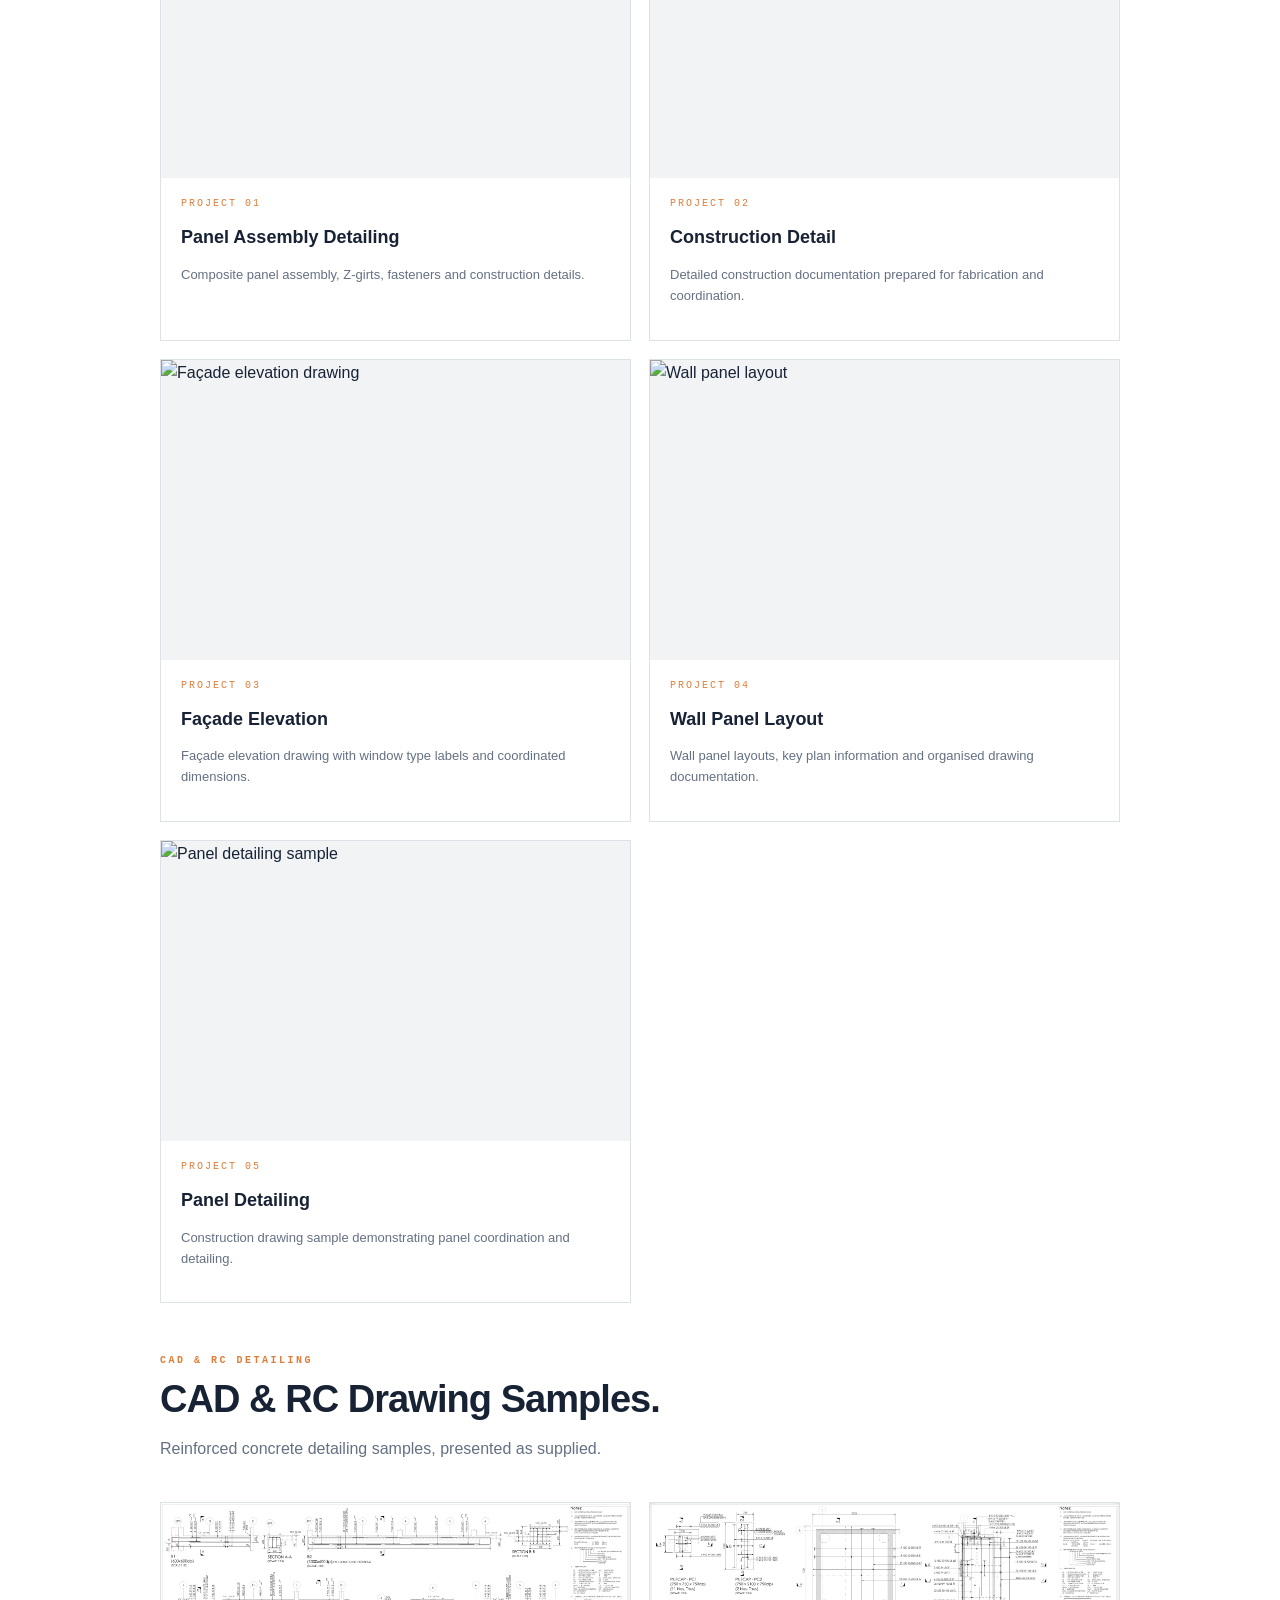
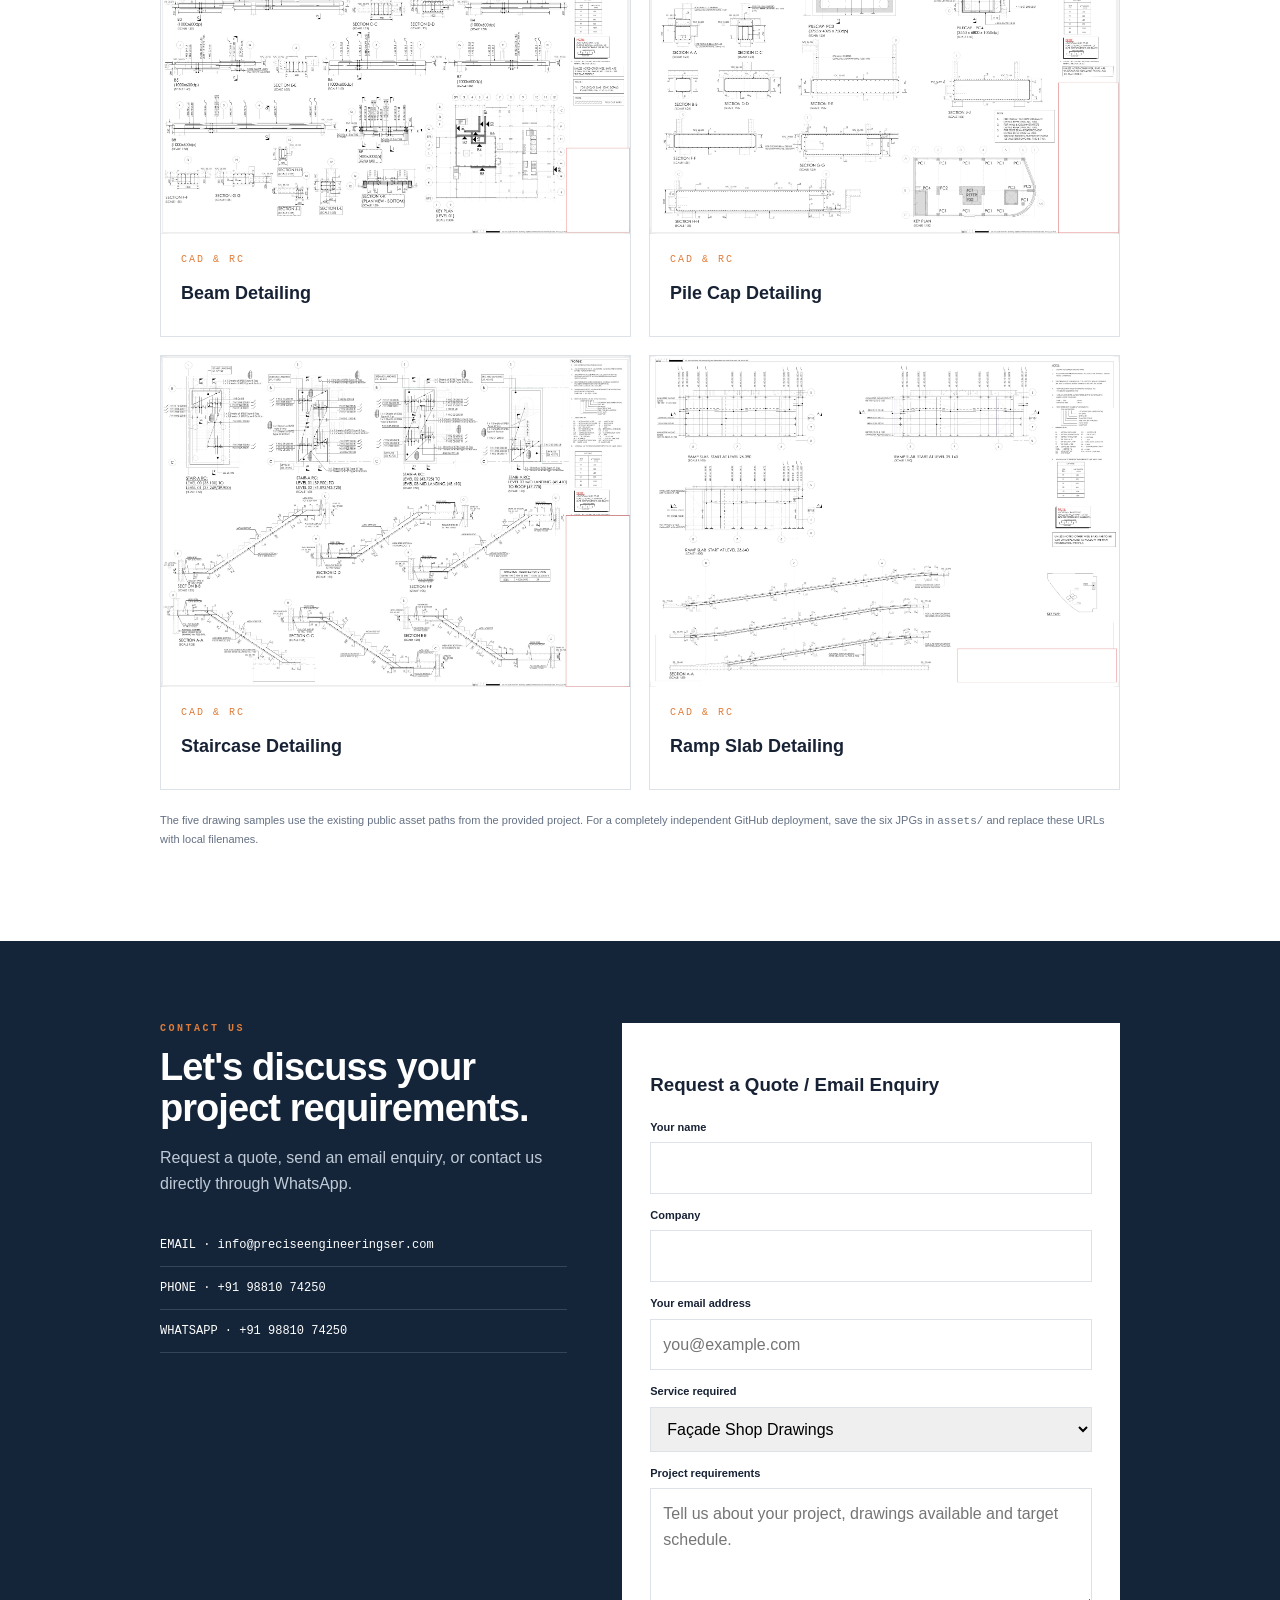
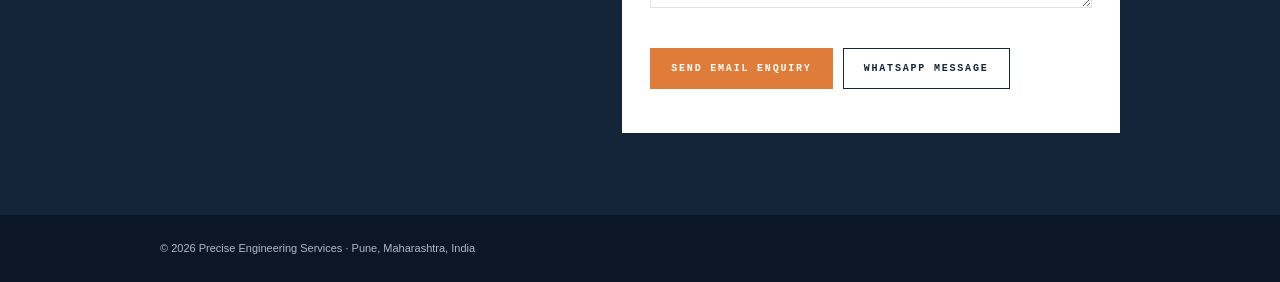
==== commit 7b03db2b: "Connect quote form to secure enquiry endpoint" ====
--- a/index.html
+++ b/index.html
@@ -39,7 +39,52 @@
 <article class="project"><img src="ramp-slab.jpg" alt="Ramp slab detailing drawing" style="height:auto;aspect-ratio:1.416;object-fit:contain"><div class="project-body"><div class="project-label">CAD &amp; RC</div><h3>Ramp Slab Detailing</h3></div></article>
 </div>
 <p class="note">The five drawing samples use the existing public asset paths from the provided project. For a completely independent GitHub deployment, save the six JPGs in <code>assets/</code> and replace these URLs with local filenames.</p></div></section>
-<section id="contact" class="contact"><div class="container contact-grid"><div><div class="eyebrow">Contact Us</div><h2>Let's discuss your project requirements.</h2><p class="muted">Request a quote, send an email enquiry, or contact us directly through WhatsApp.</p><div class="contact-links"><a href="mailto:info@preciseengineeringser.com">EMAIL · info@preciseengineeringser.com</a><a href="tel:+919881074250">PHONE · +91 98810 74250</a><a href="https://wa.me/919881074250" target="_blank" rel="noopener">WHATSAPP · +91 98810 74250</a></div></div><form id="quoteForm"><h3>Request a Quote / Email Enquiry</h3><label for="name">Your name</label><input id="name" required><label for="company">Company</label><input id="company"><label for="service">Service required</label><select id="service"><option>Façade Shop Drawings</option><option>Glass & Glazing</option><option>IMP Detailing</option><option>Single-Skin Panel Systems</option><option>Structural Modeling</option><option>Lumber Drafting</option><option>CAD &amp; RC Detailing</option><option>Other</option></select><label for="message">Project requirements</label><textarea id="message" required placeholder="Tell us about your project, drawings available and target schedule."></textarea><div class="actions"><button class="btn" type="submit">Send Email Enquiry</button><button class="btn" style="background:#fff;color:var(--navy);border-color:var(--navy)" type="button" id="wa">WhatsApp Message</button></div></form></div></section>
+<section id="contact" class="contact"><div class="container contact-grid"><div><div class="eyebrow">Contact Us</div><h2>Let's discuss your project requirements.</h2><p class="muted">Request a quote, send an email enquiry, or contact us directly through WhatsApp.</p><div class="contact-links"><a href="mailto:info@preciseengineeringser.com">EMAIL · info@preciseengineeringser.com</a><a href="tel:+919881074250">PHONE · +91 98810 74250</a><a href="https://wa.me/919881074250" target="_blank" rel="noopener">WHATSAPP · +91 98810 74250</a></div></div><form id="quoteForm"><h3>Request a Quote / Email Enquiry</h3><label for="name">Your name</label><input id="name" required><label for="company">Company</label><input id="company"><label for="visitorEmail">Your email address</label><input id="visitorEmail" type="email" required autocomplete="email" placeholder="you@example.com"><label for="service">Service required</label><select id="service"><option>Façade Shop Drawings</option><option>Glass & Glazing</option><option>IMP Detailing</option><option>Single-Skin Panel Systems</option><option>Structural Modeling</option><option>Lumber Drafting</option><option>CAD &amp; RC Detailing</option><option>Other</option></select><label for="message">Project requirements</label><input id="website" name="website" type="text" tabindex="-1" autocomplete="off" style="position:absolute;left:-10000px" aria-hidden="true"><textarea id="message" required placeholder="Tell us about your project, drawings available and target schedule."></textarea><div class="actions"><button class="btn" type="submit" id="sendEnquiry">Send Email Enquiry</button><button class="btn" style="background:#fff;color:var(--navy);border-color:var(--navy)" type="button" id="wa">WhatsApp Message</button></div><p id="formStatus" role="status" aria-live="polite" class="muted"></p></form></div></section>
 </main><footer><div class="container">© 2026 Precise Engineering Services · Pune, Maharashtra, India</div></footer>
-<script>const EMAIL='info@preciseengineeringser.com',WA='919881074250';function enquiry(){return `Hello Precise Engineering Services,\n\nName: ${document.getElementById('name').value.trim()}\nCompany: ${document.getElementById('company').value.trim()||'Not provided'}\nService: ${document.getElementById('service').value}\n\nProject requirements:\n${document.getElementById('message').value.trim()}\n\nThank you.`}document.getElementById('quoteForm').addEventListener('submit',e=>{e.preventDefault();location.href=`mailto:${EMAIL}?subject=${encodeURIComponent('Request for Quote - Precise Engineering Services')}&body=${encodeURIComponent(enquiry())}`});document.getElementById('wa').addEventListener('click',()=>window.open(`https://wa.me/${WA}?text=${encodeURIComponent(enquiry())}`,'_blank'));</script>
+<script src="portal-config.js"></script>
+<script>
+const WA='919881074250';
+function enquiry(){
+  return {
+    name:document.getElementById('name').value.trim(),
+    company:document.getElementById('company').value.trim(),
+    email:document.getElementById('visitorEmail').value.trim(),
+    service:document.getElementById('service').value,
+    message:document.getElementById('message').value.trim(),
+    website:document.getElementById('website').value.trim()
+  };
+}
+document.getElementById('quoteForm').addEventListener('submit',async e=>{
+  e.preventDefault();
+  const button=document.getElementById('sendEnquiry');
+  const status=document.getElementById('formStatus');
+  const data=enquiry();
+  if(!e.currentTarget.reportValidity()) return;
+  button.disabled=true;
+  button.textContent='Sending...';
+  status.textContent='Sending your enquiry securely...';
+  try{
+    if(!window.PES_SUPABASE_URL || !window.PES_SUPABASE_PUBLISHABLE_KEY) throw new Error('The enquiry service is not configured yet. Please try again later.');
+    const response=await fetch(window.PES_SUPABASE_URL+'/functions/v1/send-enquiry',{
+      method:'POST',
+      headers:{'Content-Type':'application/json','apikey':window.PES_SUPABASE_PUBLISHABLE_KEY,'Authorization':'Bearer '+window.PES_SUPABASE_PUBLISHABLE_KEY},
+      body:JSON.stringify(data)
+    });
+    const result=await response.json().catch(()=>({}));
+    if(!response.ok) throw new Error(result.error||'Could not send your enquiry. Please try again.');
+    status.textContent='Thank you! Your enquiry has been sent successfully. We will contact you soon.';
+    e.currentTarget.reset();
+  }catch(error){
+    status.textContent=error.message||'Something went wrong. Please try again or contact us through WhatsApp.';
+  }finally{
+    button.disabled=false;
+    button.textContent='Send Email Enquiry';
+  }
+});
+document.getElementById('wa').addEventListener('click',()=>{
+  const d=enquiry();
+  const message='Hello Precise Engineering Services,\n\nName: '+d.name+'\nCompany: '+(d.company||'Not provided')+'\nEmail: '+d.email+'\nService: '+d.service+'\n\nProject requirements:\n'+d.message;
+  window.open('https://wa.me/'+WA+'?text='+encodeURIComponent(message),'_blank');
+});
+</script>
 </body></html>
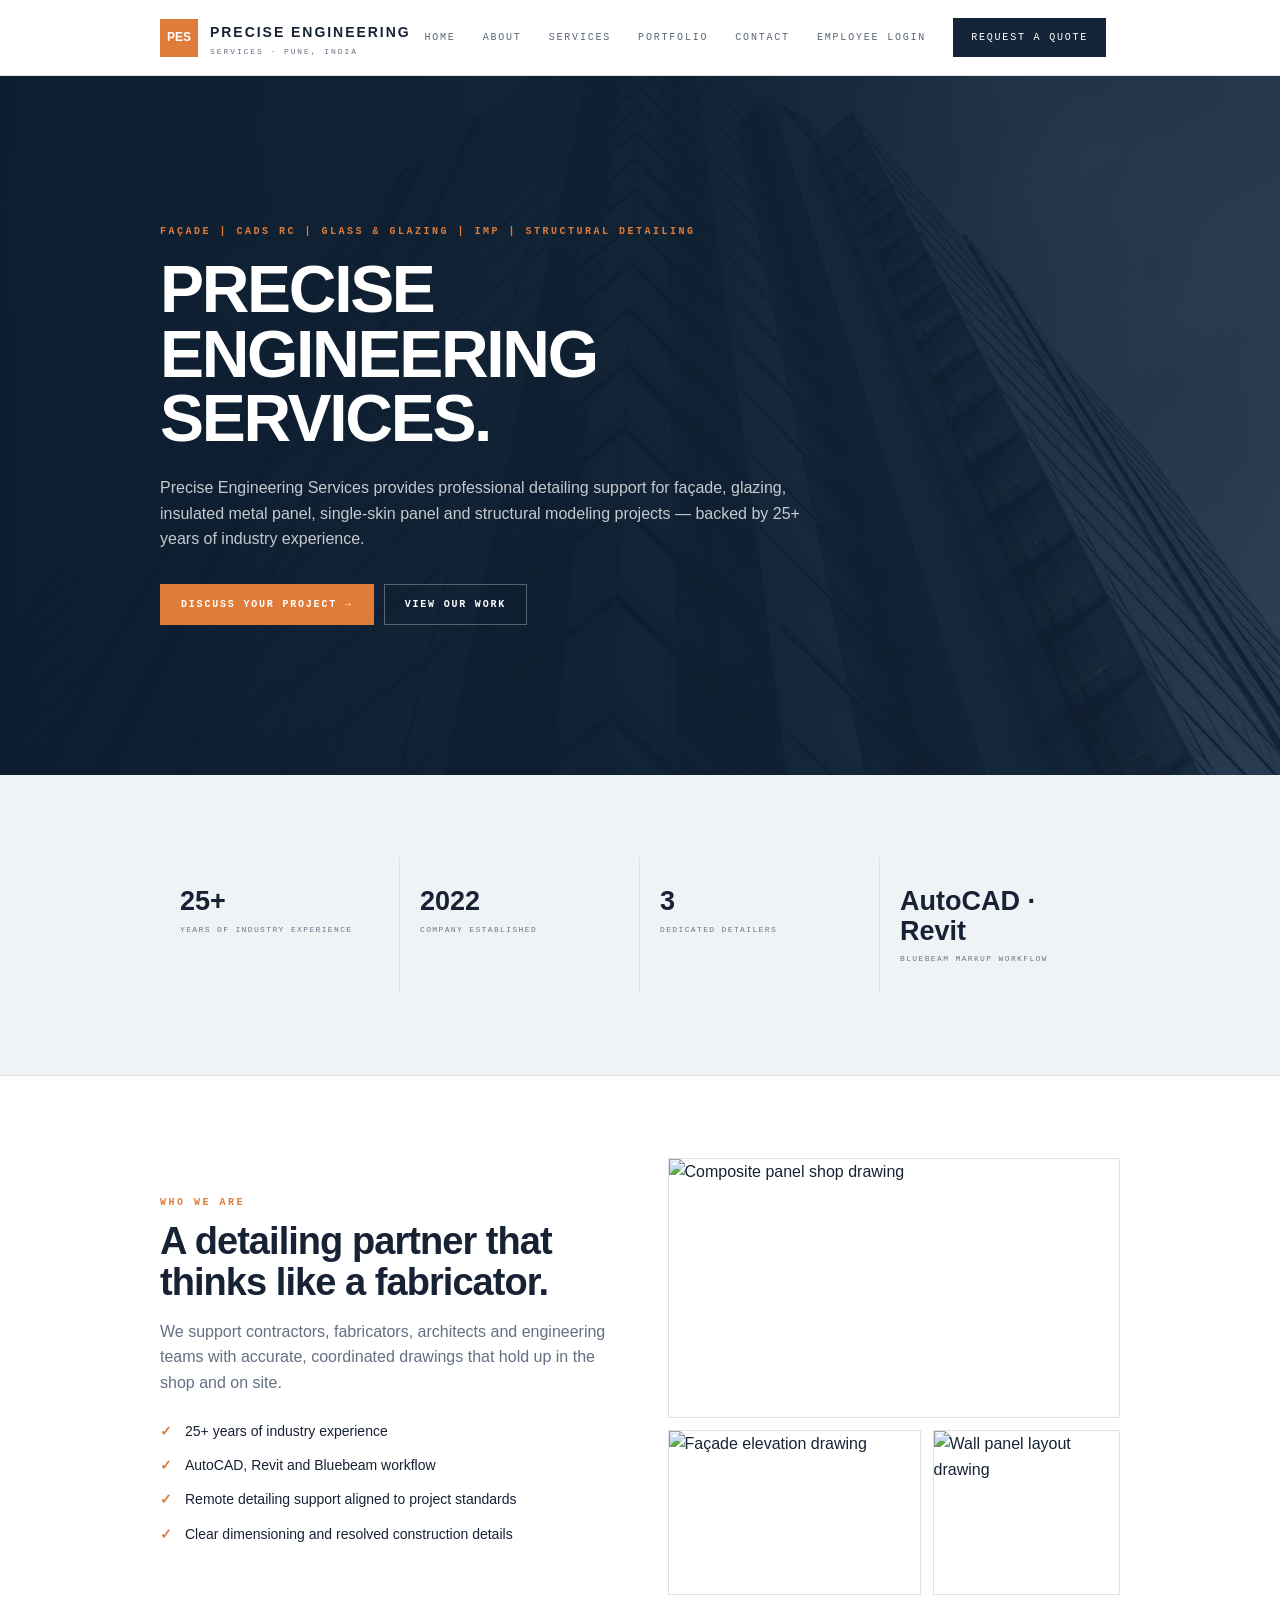
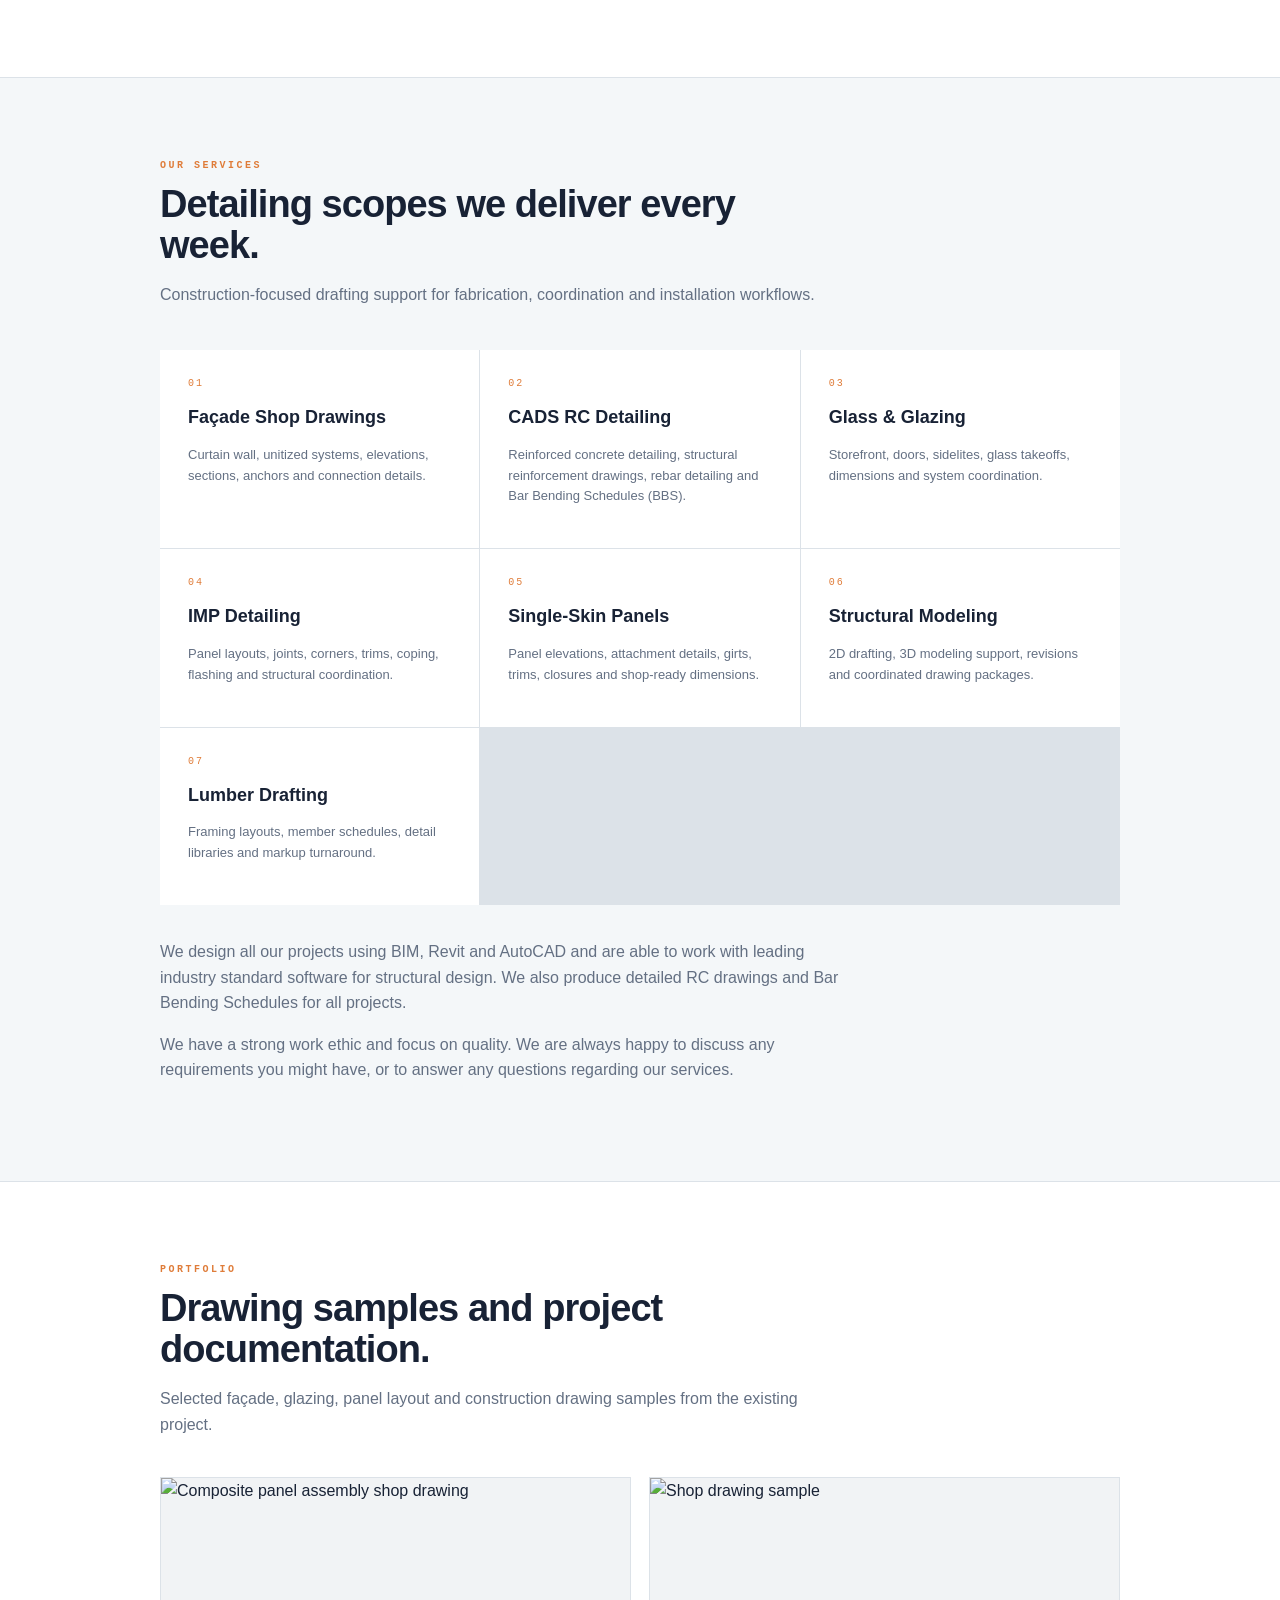
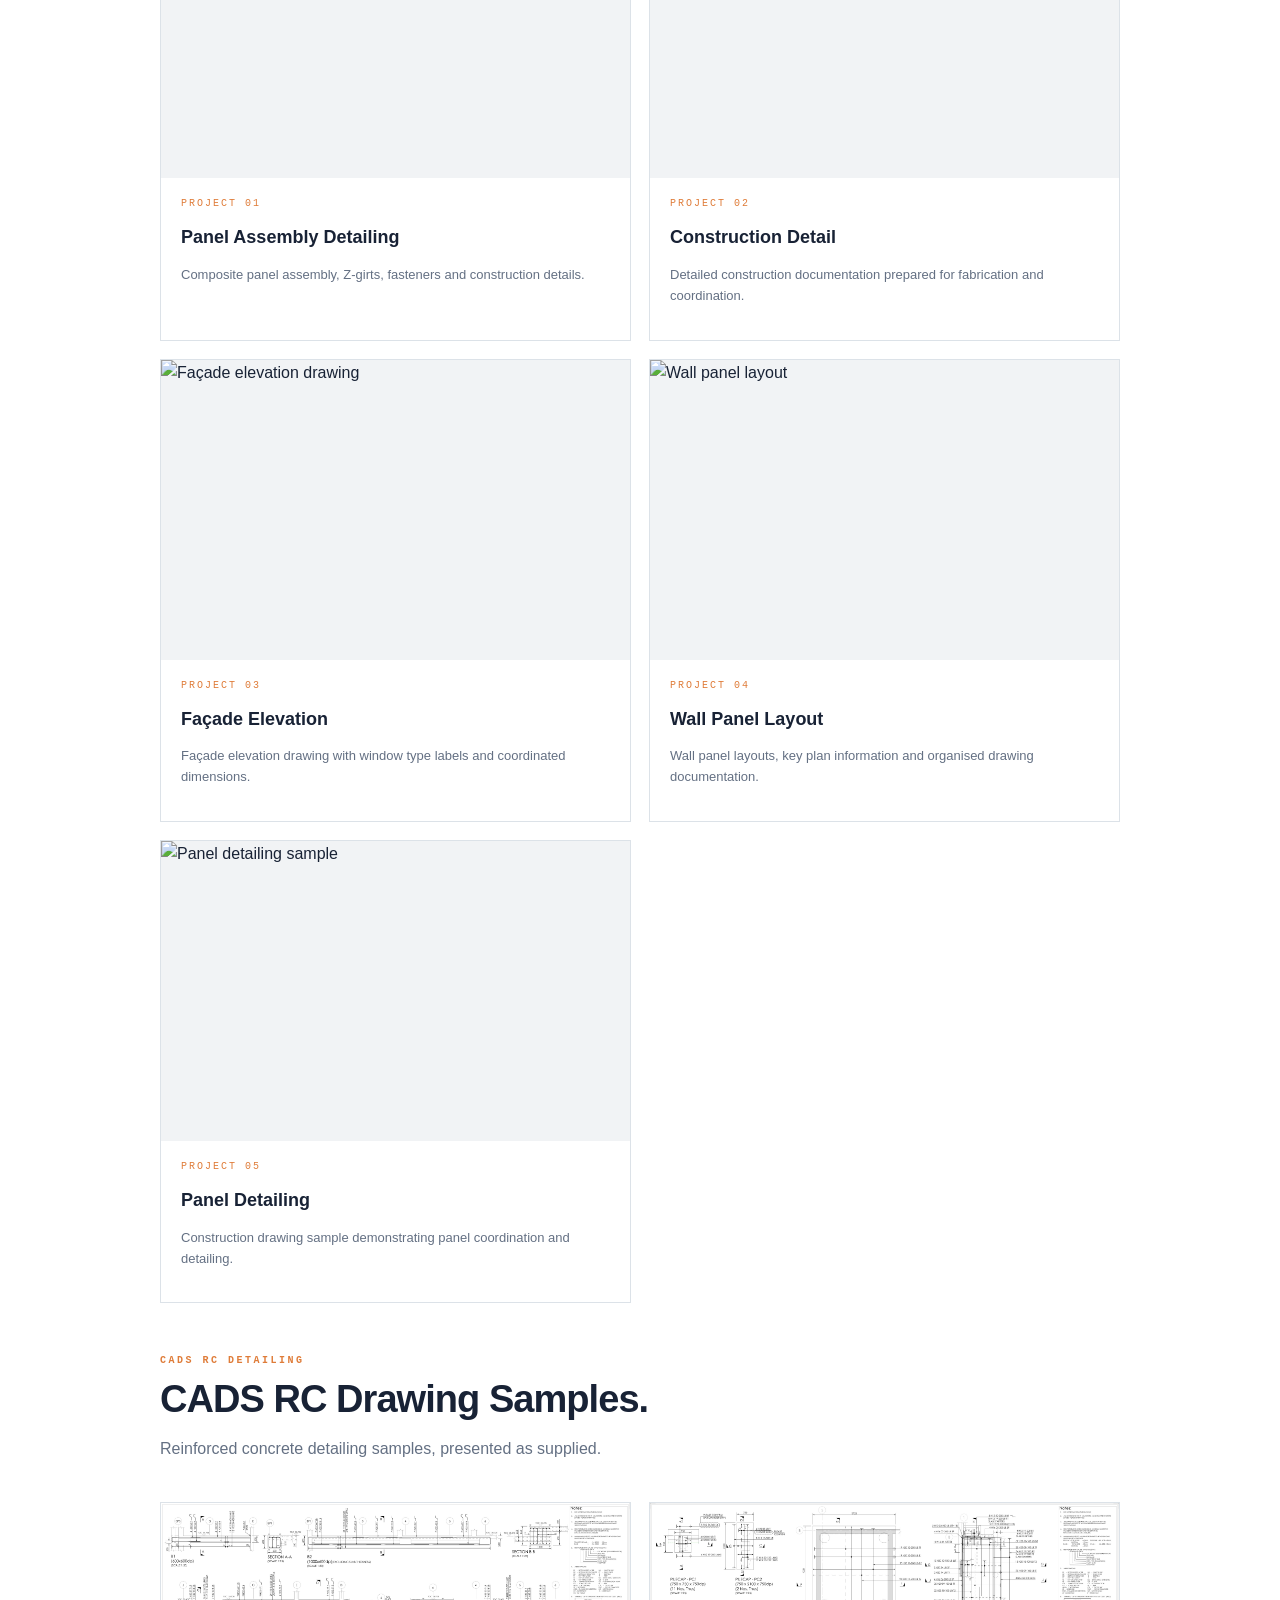
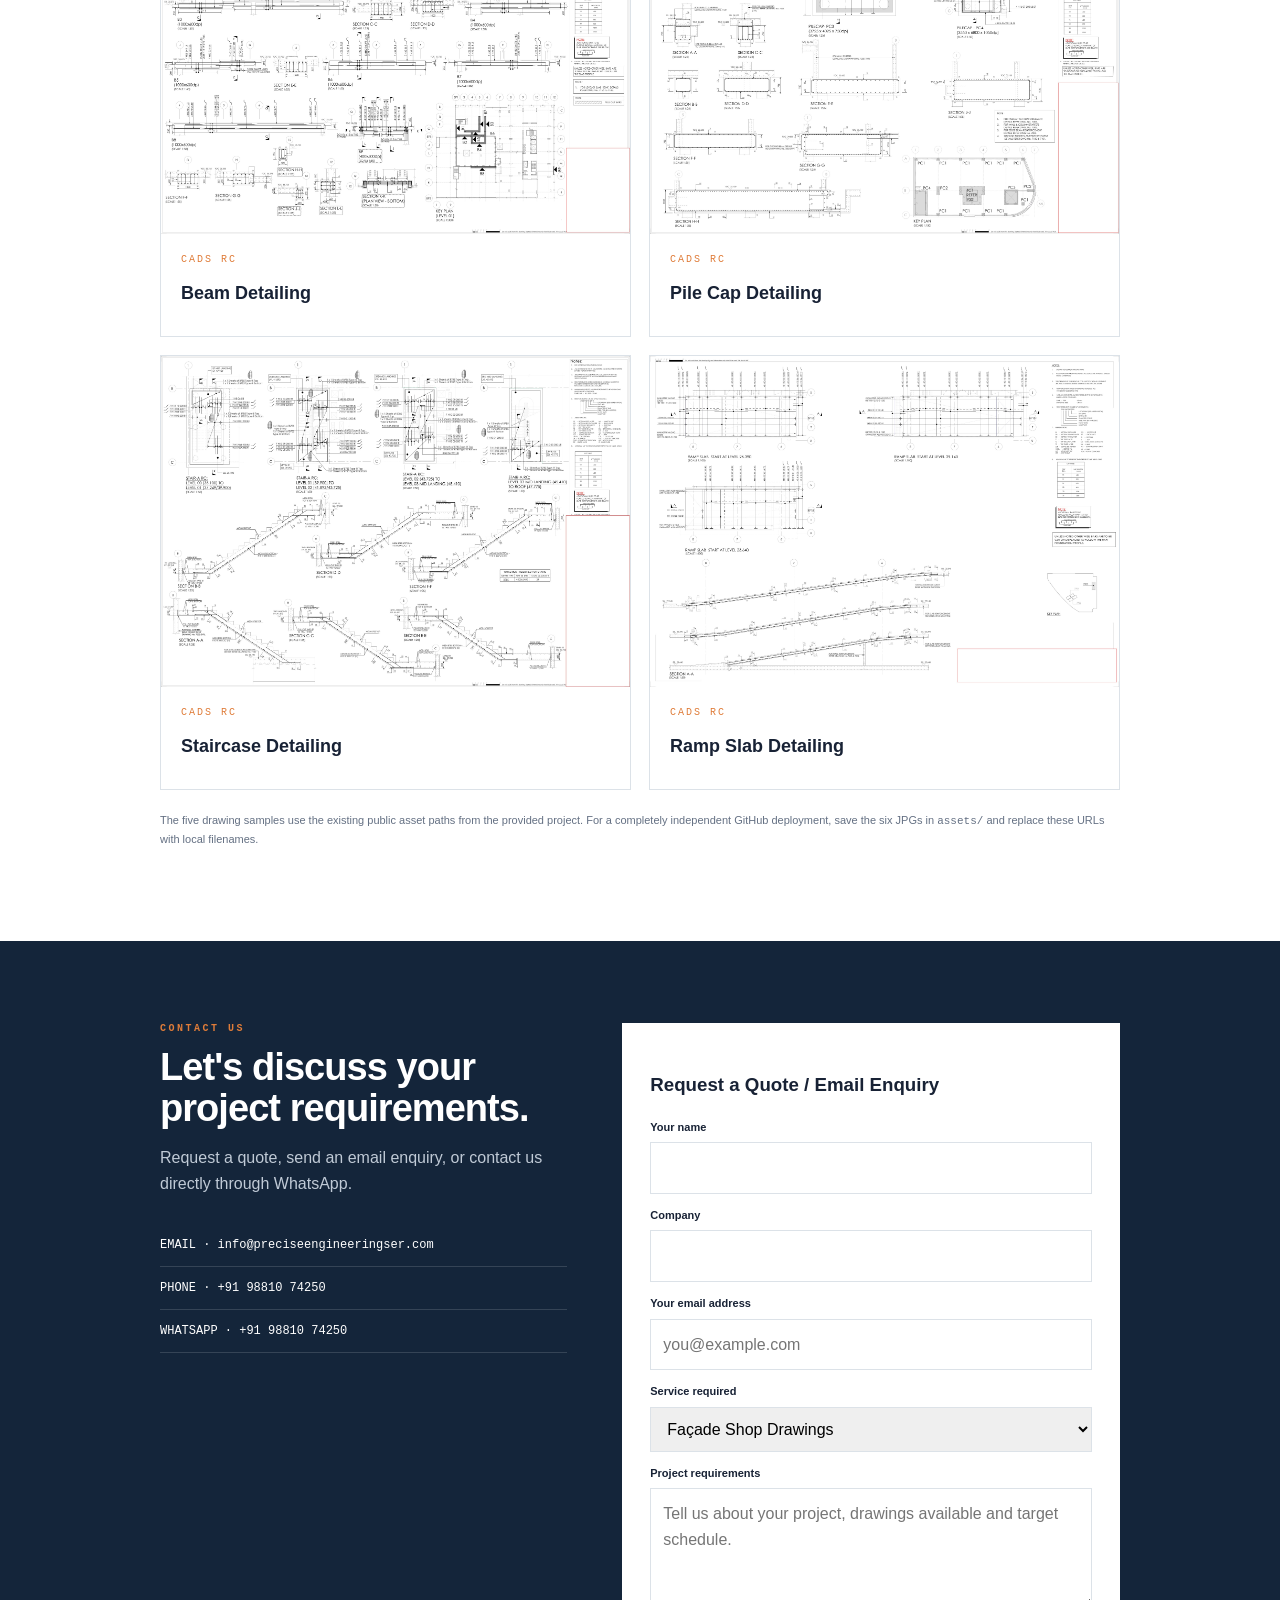
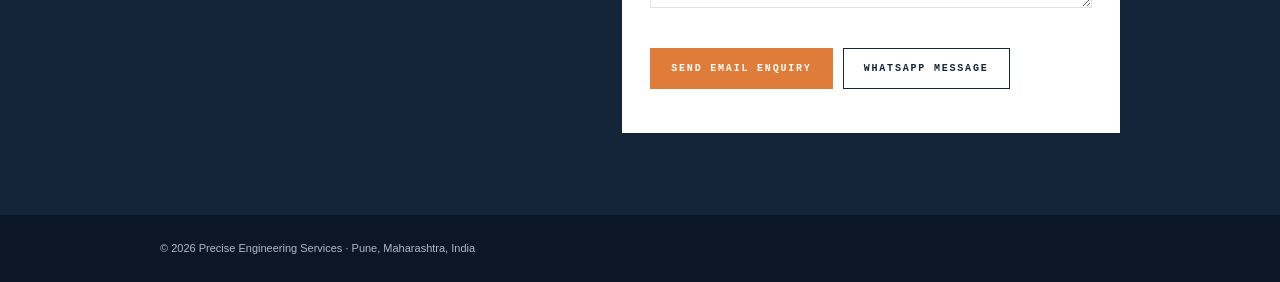
==== commit 3ea9e1a5: "Correct CADS RC wording across website" ====
--- a/index.html
+++ b/index.html
@@ -3,15 +3,15 @@
 <head>
  <meta name="google-site-verification" content="G3ItPqEe64CVsEL4Ti2kKE6Q-hl2lONNuSp3JmeJvS4" />
 <meta charset="UTF-8"><meta name="viewport" content="width=device-width,initial-scale=1.0">
-<title>Precise Engineering Services | Façade, Glazing, CAD &amp; RC, IMP &amp; Panel Detailing</title>
-<meta name="description" content="Professional CAD &amp; RC detailing, reinforced concrete drawings, Bar Bending Schedules, façade, glazing, IMP, panel and structural detailing services by Precise Engineering Services, Pune.">
+<title>Precise Engineering Services | Façade, Glazing, CADS RC, IMP &amp; Panel Detailing</title>
+<meta name="description" content="Professional CADS RC detailing, reinforced concrete drawings, Bar Bending Schedules, façade, glazing, IMP, panel and structural detailing services by Precise Engineering Services, Pune.">
  <meta property="og:type" content="website">
- <meta property="og:title" content="Precise Engineering Services | Façade, Glazing, CAD &amp; RC, IMP &amp; Panel Detailing">
- <meta property="og:description" content="Professional CAD &amp; RC detailing, reinforced concrete drawings, Bar Bending Schedules, façade, glazing, IMP, panel and structural detailing services by Precise Engineering Services, Pune.">
+ <meta property="og:title" content="Precise Engineering Services | Façade, Glazing, CADS RC, IMP &amp; Panel Detailing">
+ <meta property="og:description" content="Professional CADS RC detailing, reinforced concrete drawings, Bar Bending Schedules, façade, glazing, IMP, panel and structural detailing services by Precise Engineering Services, Pune.">
  <meta property="og:url" content="https://preciseengineeringser.com/">
  <meta name="twitter:card" content="summary">
- <meta name="twitter:title" content="Precise Engineering Services | Façade, Glazing, CAD &amp; RC, IMP &amp; Panel Detailing">
- <meta name="twitter:description" content="Professional CAD &amp; RC detailing, reinforced concrete drawings, Bar Bending Schedules, façade, glazing, IMP, panel and structural detailing services by Precise Engineering Services, Pune.">
+ <meta name="twitter:title" content="Precise Engineering Services | Façade, Glazing, CADS RC, IMP &amp; Panel Detailing">
+ <meta name="twitter:description" content="Professional CADS RC detailing, reinforced concrete drawings, Bar Bending Schedules, façade, glazing, IMP, panel and structural detailing services by Precise Engineering Services, Pune.">
 <style>
 :root{--navy:#14253a;--orange:#df7c39;--paper:#f4f7f9;--text:#182235;--muted:#647083;--line:#dce2e8;--max:960px}*{box-sizing:border-box}html{scroll-behavior:smooth}body{margin:0;font-family:Arial,Helvetica,sans-serif;color:var(--text);line-height:1.6}a{text-decoration:none;color:inherit}.container{width:min(var(--max),calc(100% - 40px));margin:auto}header{height:76px;background:#fff;border-bottom:1px solid var(--line);position:sticky;top:0;z-index:50}.nav{height:100%;display:flex;align-items:center;justify-content:space-between}.brand{display:flex;align-items:center;gap:12px}.logo{width:38px;height:38px;background:var(--orange);color:#fff;display:grid;place-items:center;font-weight:800;font-size:12px}.brand-name{font-weight:800;letter-spacing:.14em;font-size:14px}.brand-sub{display:block;font:8px monospace;letter-spacing:.24em;color:#657080;margin-top:2px}nav{display:flex;align-items:center;gap:27px}nav a{font:10px monospace;letter-spacing:.18em;color:#5b6675;text-transform:uppercase}nav a:hover{color:var(--orange)}nav .quote{padding:14px 18px;background:var(--navy);color:#fff}.mobile{display:none}.hero{position:relative;min-height:535px;background:var(--navy);color:#fff;overflow:hidden}.hero-bg{position:absolute;inset:0;width:100%;height:100%;object-fit:cover;opacity:.28}.hero-overlay{position:absolute;inset:0;background:linear-gradient(90deg,rgba(12,29,47,.98),rgba(14,31,49,.88) 55%,rgba(17,37,57,.45))}.hero-inner{position:relative;z-index:2;min-height:535px;display:flex;align-items:center;padding:60px 0}.hero-copy{max-width:700px}.eyebrow{font:700 10px monospace;letter-spacing:.25em;text-transform:uppercase;color:var(--orange)}h1{font-size:clamp(43px,6.2vw,66px);line-height:.98;letter-spacing:-.035em;margin:20px 0 24px}.lead{max-width:650px;font-size:16px;color:rgba(255,255,255,.76)}.actions{display:flex;gap:10px;flex-wrap:wrap;margin-top:32px}.btn{display:inline-flex;align-items:center;justify-content:center;border:1px solid var(--orange);background:var(--orange);color:#fff;padding:14px 20px;font:700 10px monospace;letter-spacing:.18em;text-transform:uppercase;cursor:pointer}.btn.alt{background:transparent;border-color:rgba(255,255,255,.3)}.stats{background:#f0f3f6;border-bottom:1px solid var(--line)}.stats-grid{display:grid;grid-template-columns:repeat(4,1fr)}.stat{padding:30px 20px;border-right:1px solid var(--line)}.stat:last-child{border-right:0}.stat strong{display:block;font-size:27px;line-height:1.1}.stat span{display:block;margin-top:8px;font:8px monospace;letter-spacing:.17em;text-transform:uppercase;color:#697587}section{padding:82px 0}.split{display:grid;grid-template-columns:1fr 1fr;gap:55px;align-items:center}h2{font-size:38px;line-height:1.08;letter-spacing:-.025em;margin:13px 0}.muted{color:var(--muted)}.checks{margin:24px 0 0;padding:0;list-style:none}.checks li{margin:12px 0;padding-left:25px;position:relative;font-size:14px}.checks li:before{content:"✓";position:absolute;left:0;color:var(--orange);font-weight:bold}.drawing-preview{display:grid;grid-template-columns:1.35fr 1fr;gap:12px}.drawing-preview img{display:block;width:100%;height:165px;object-fit:cover;object-position:top;border:1px solid var(--line);background:#fff}.drawing-preview img:first-child{grid-column:1/3;height:260px}.surface{background:var(--paper);border-top:1px solid var(--line);border-bottom:1px solid var(--line)}.section-intro{max-width:680px}.cards{display:grid;grid-template-columns:repeat(3,1fr);gap:1px;background:var(--line);margin-top:42px}.card{background:#fff;padding:28px}.card-num,.project-label{font:10px monospace;letter-spacing:.2em;color:var(--orange)}.card h3,.project h3{font-size:18px;margin:14px 0 8px}.card p,.project p{font-size:13px;color:var(--muted)}.portfolio-grid{display:grid;grid-template-columns:repeat(2,1fr);gap:18px;margin-top:40px}.project{border:1px solid var(--line);background:#fff}.project img{width:100%;height:300px;display:block;object-fit:cover;object-position:top;background:#f1f3f5}.project-body{padding:20px}.note{font-size:11px;color:var(--muted);margin-top:22px}.contact{background:var(--navy);color:#fff}.contact .muted{color:#c0cad6}.contact-grid{display:grid;grid-template-columns:.9fr 1.1fr;gap:55px}.contact-links{margin-top:28px}.contact-links a{display:block;padding:14px 0;border-bottom:1px solid rgba(255,255,255,.14);font:12px monospace}form{background:#fff;color:var(--text);padding:28px}label{display:block;font-size:11px;font-weight:700;margin:13px 0 6px}input,select,textarea{width:100%;border:1px solid var(--line);padding:12px;font:inherit}textarea{min-height:120px;resize:vertical}footer{background:#0b1727;color:#aeb9c8;padding:25px 0;font-size:11px}@media(max-width:800px){header{height:68px}.container{width:min(var(--max),calc(100% - 28px))}nav{display:none}.mobile{display:inline-flex;font:9px monospace;letter-spacing:.12em;text-transform:uppercase;background:var(--navy);color:#fff;padding:11px 13px}.hero,.hero-inner{min-height:500px}.hero-inner{padding:45px 0}.stats-grid{grid-template-columns:1fr 1fr}.stat:nth-child(2){border-right:0}.stat{border-bottom:1px solid var(--line)}.split,.contact-grid{grid-template-columns:1fr;gap:35px}.cards,.portfolio-grid{grid-template-columns:1fr}h2{font-size:31px}}
 </style>
@@ -19,10 +19,10 @@
 <body>
 <header><div class="container nav"><a class="brand" href="#home"><span class="logo">PES</span><span><span class="brand-name">PRECISE ENGINEERING</span><span class="brand-sub">SERVICES · PUNE, INDIA</span></span></a><nav><a href="#home">Home</a><a href="#about">About</a><a href="#services">Services</a><a href="#portfolio">Portfolio</a><a href="#contact">Contact</a><a href="employee/login.html">Employee Login</a><a class="quote" href="#contact">Request a Quote</a></nav><div style="display:flex;align-items:center;gap:8px"><a class="mobile" href="#contact">Contact</a><a class="mobile" href="employee/login.html">Employee Login</a></div></div></header>
 <main id="home">
-<section class="hero"><img class="hero-bg" src="hero-facade.jpg" alt=""><div class="hero-overlay"></div><div class="container hero-inner"><div class="hero-copy"><div class="eyebrow">Façade | CAD &amp; RC | Glass &amp; Glazing | IMP | Structural Detailing</div><h1>PRECISE ENGINEERING SERVICES.</h1><p class="lead">Precise Engineering Services provides professional detailing support for façade, glazing, insulated metal panel, single-skin panel and structural modeling projects — backed by 25+ years of industry experience.</p><div class="actions"><a class="btn" href="#contact">Discuss Your Project →</a><a class="btn alt" href="#portfolio">View Our Work</a></div></div></div></section>
+<section class="hero"><img class="hero-bg" src="hero-facade.jpg" alt=""><div class="hero-overlay"></div><div class="container hero-inner"><div class="hero-copy"><div class="eyebrow">Façade | CADS RC | Glass &amp; Glazing | IMP | Structural Detailing</div><h1>PRECISE ENGINEERING SERVICES.</h1><p class="lead">Precise Engineering Services provides professional detailing support for façade, glazing, insulated metal panel, single-skin panel and structural modeling projects — backed by 25+ years of industry experience.</p><div class="actions"><a class="btn" href="#contact">Discuss Your Project →</a><a class="btn alt" href="#portfolio">View Our Work</a></div></div></div></section>
 <section class="stats"><div class="container stats-grid"><div class="stat"><strong>25+</strong><span>Years of industry experience</span></div><div class="stat"><strong>2022</strong><span>Company established</span></div><div class="stat"><strong>3</strong><span>Dedicated detailers</span></div><div class="stat"><strong>AutoCAD · Revit</strong><span>Bluebeam markup workflow</span></div></div></section>
 <section id="about"><div class="container split"><div><div class="eyebrow">Who We Are</div><h2>A detailing partner that thinks like a fabricator.</h2><p class="muted">We support contractors, fabricators, architects and engineering teams with accurate, coordinated drawings that hold up in the shop and on site.</p><ul class="checks"><li>25+ years of industry experience</li><li>AutoCAD, Revit and Bluebeam workflow</li><li>Remote detailing support aligned to project standards</li><li>Clear dimensioning and resolved construction details</li></ul></div><div class="drawing-preview"><img src="https://id-preview-cb73e8bd--16ec5a4c-1c1f-4a2e-b3da-ea929f1933d0.lovable.app/__l5e/assets-v1/4c14b4f7-7116-43b4-acfc-c6c53a31eb5a/img_p1_3.jpg" alt="Composite panel shop drawing"><img src="https://id-preview-cb73e8bd--16ec5a4c-1c1f-4a2e-b3da-ea929f1933d0.lovable.app/__l5e/assets-v1/329eda7d-5493-4186-a5ca-7aa12e72b1ae/img_p3_1.jpg" alt="Façade elevation drawing"><img src="https://id-preview-cb73e8bd--16ec5a4c-1c1f-4a2e-b3da-ea929f1933d0.lovable.app/__l5e/assets-v1/2265c506-9308-4e22-8619-802f4c624364/img_p8_1.jpg" alt="Wall panel layout drawing"></div></div></section>
-<section id="services" class="surface"><div class="container"><div class="section-intro"><div class="eyebrow">Our Services</div><h2>Detailing scopes we deliver every week.</h2><p class="muted">Construction-focused drafting support for fabrication, coordination and installation workflows.</p></div><div class="cards"><article class="card"><div class="card-num">01</div><h3>Façade Shop Drawings</h3><p>Curtain wall, unitized systems, elevations, sections, anchors and connection details.</p></article><article class="card"><div class="card-num">02</div><h3>CAD &amp; RC Detailing</h3><p>Reinforced concrete detailing, structural reinforcement drawings, rebar detailing and Bar Bending Schedules (BBS).</p></article><article class="card"><div class="card-num">03</div><h3>Glass &amp; Glazing</h3><p>Storefront, doors, sidelites, glass takeoffs, dimensions and system coordination.</p></article><article class="card"><div class="card-num">04</div><h3>IMP Detailing</h3><p>Panel layouts, joints, corners, trims, coping, flashing and structural coordination.</p></article><article class="card"><div class="card-num">05</div><h3>Single-Skin Panels</h3><p>Panel elevations, attachment details, girts, trims, closures and shop-ready dimensions.</p></article><article class="card"><div class="card-num">06</div><h3>Structural Modeling</h3><p>2D drafting, 3D modeling support, revisions and coordinated drawing packages.</p></article><article class="card"><div class="card-num">07</div><h3>Lumber Drafting</h3><p>Framing layouts, member schedules, detail libraries and markup turnaround.</p></article></div><div class="section-intro" style="margin-top:34px"><p class="muted">We design all our projects using BIM, Revit and AutoCAD and are able to work with leading industry standard software for structural design. We also produce detailed RC drawings and Bar Bending Schedules for all projects.</p><p class="muted">We have a strong work ethic and focus on quality. We are always happy to discuss any requirements you might have, or to answer any questions regarding our services.</p></div></div></section>
+<section id="services" class="surface"><div class="container"><div class="section-intro"><div class="eyebrow">Our Services</div><h2>Detailing scopes we deliver every week.</h2><p class="muted">Construction-focused drafting support for fabrication, coordination and installation workflows.</p></div><div class="cards"><article class="card"><div class="card-num">01</div><h3>Façade Shop Drawings</h3><p>Curtain wall, unitized systems, elevations, sections, anchors and connection details.</p></article><article class="card"><div class="card-num">02</div><h3>CADS RC Detailing</h3><p>Reinforced concrete detailing, structural reinforcement drawings, rebar detailing and Bar Bending Schedules (BBS).</p></article><article class="card"><div class="card-num">03</div><h3>Glass &amp; Glazing</h3><p>Storefront, doors, sidelites, glass takeoffs, dimensions and system coordination.</p></article><article class="card"><div class="card-num">04</div><h3>IMP Detailing</h3><p>Panel layouts, joints, corners, trims, coping, flashing and structural coordination.</p></article><article class="card"><div class="card-num">05</div><h3>Single-Skin Panels</h3><p>Panel elevations, attachment details, girts, trims, closures and shop-ready dimensions.</p></article><article class="card"><div class="card-num">06</div><h3>Structural Modeling</h3><p>2D drafting, 3D modeling support, revisions and coordinated drawing packages.</p></article><article class="card"><div class="card-num">07</div><h3>Lumber Drafting</h3><p>Framing layouts, member schedules, detail libraries and markup turnaround.</p></article></div><div class="section-intro" style="margin-top:34px"><p class="muted">We design all our projects using BIM, Revit and AutoCAD and are able to work with leading industry standard software for structural design. We also produce detailed RC drawings and Bar Bending Schedules for all projects.</p><p class="muted">We have a strong work ethic and focus on quality. We are always happy to discuss any requirements you might have, or to answer any questions regarding our services.</p></div></div></section>
 <section id="portfolio"><div class="container"><div class="section-intro"><div class="eyebrow">Portfolio</div><h2>Drawing samples and project documentation.</h2><p class="muted">Selected façade, glazing, panel layout and construction drawing samples from the existing project.</p></div><div class="portfolio-grid">
 <article class="project"><img src="https://id-preview-cb73e8bd--16ec5a4c-1c1f-4a2e-b3da-ea929f1933d0.lovable.app/__l5e/assets-v1/4c14b4f7-7116-43b4-acfc-c6c53a31eb5a/img_p1_3.jpg" alt="Composite panel assembly shop drawing"><div class="project-body"><div class="project-label">PROJECT 01</div><h3>Panel Assembly Detailing</h3><p>Composite panel assembly, Z-girts, fasteners and construction details.</p></div></article>
 <article class="project"><img src="https://id-preview-cb73e8bd--16ec5a4c-1c1f-4a2e-b3da-ea929f1933d0.lovable.app/__l5e/assets-v1/30f2d53f-c6c9-4f29-95de-20f0f3f70d09/img_p2_1.jpg" alt="Shop drawing sample"><div class="project-body"><div class="project-label">PROJECT 02</div><h3>Construction Detail</h3><p>Detailed construction documentation prepared for fabrication and coordination.</p></div></article>
@@ -31,15 +31,15 @@
 <article class="project"><img src="https://id-preview-cb73e8bd--16ec5a4c-1c1f-4a2e-b3da-ea929f1933d0.lovable.app/__l5e/assets-v1/1ea4ca96-5e4c-4be1-9457-e1ad2b8cc2c0/img_p9_1.jpg" alt="Panel detailing sample"><div class="project-body"><div class="project-label">PROJECT 05</div><h3>Panel Detailing</h3><p>Construction drawing sample demonstrating panel coordination and detailing.</p></div></article>
 
 </div>
-<div class="section-intro" style="margin-top:52px"><div class="eyebrow">CAD &amp; RC Detailing</div><h2>CAD &amp; RC Drawing Samples.</h2><p class="muted">Reinforced concrete detailing samples, presented as supplied.</p></div>
+<div class="section-intro" style="margin-top:52px"><div class="eyebrow">CADS RC Detailing</div><h2>CADS RC Drawing Samples.</h2><p class="muted">Reinforced concrete detailing samples, presented as supplied.</p></div>
 <div class="portfolio-grid">
-<article class="project"><img src="beams.jpg" alt="Beam detailing drawing" style="height:auto;aspect-ratio:1.416;object-fit:contain"><div class="project-body"><div class="project-label">CAD &amp; RC</div><h3>Beam Detailing</h3></div></article>
-<article class="project"><img src="pilecaps.jpg" alt="Pile cap detailing drawing" style="height:auto;aspect-ratio:1.416;object-fit:contain"><div class="project-body"><div class="project-label">CAD &amp; RC</div><h3>Pile Cap Detailing</h3></div></article>
-<article class="project"><img src="stairs.jpg" alt="Staircase detailing drawing" style="height:auto;aspect-ratio:1.416;object-fit:contain"><div class="project-body"><div class="project-label">CAD &amp; RC</div><h3>Staircase Detailing</h3></div></article>
-<article class="project"><img src="ramp-slab.jpg" alt="Ramp slab detailing drawing" style="height:auto;aspect-ratio:1.416;object-fit:contain"><div class="project-body"><div class="project-label">CAD &amp; RC</div><h3>Ramp Slab Detailing</h3></div></article>
+<article class="project"><img src="beams.jpg" alt="Beam detailing drawing" style="height:auto;aspect-ratio:1.416;object-fit:contain"><div class="project-body"><div class="project-label">CADS RC</div><h3>Beam Detailing</h3></div></article>
+<article class="project"><img src="pilecaps.jpg" alt="Pile cap detailing drawing" style="height:auto;aspect-ratio:1.416;object-fit:contain"><div class="project-body"><div class="project-label">CADS RC</div><h3>Pile Cap Detailing</h3></div></article>
+<article class="project"><img src="stairs.jpg" alt="Staircase detailing drawing" style="height:auto;aspect-ratio:1.416;object-fit:contain"><div class="project-body"><div class="project-label">CADS RC</div><h3>Staircase Detailing</h3></div></article>
+<article class="project"><img src="ramp-slab.jpg" alt="Ramp slab detailing drawing" style="height:auto;aspect-ratio:1.416;object-fit:contain"><div class="project-body"><div class="project-label">CADS RC</div><h3>Ramp Slab Detailing</h3></div></article>
 </div>
 <p class="note">The five drawing samples use the existing public asset paths from the provided project. For a completely independent GitHub deployment, save the six JPGs in <code>assets/</code> and replace these URLs with local filenames.</p></div></section>
-<section id="contact" class="contact"><div class="container contact-grid"><div><div class="eyebrow">Contact Us</div><h2>Let's discuss your project requirements.</h2><p class="muted">Request a quote, send an email enquiry, or contact us directly through WhatsApp.</p><div class="contact-links"><a href="mailto:info@preciseengineeringser.com">EMAIL · info@preciseengineeringser.com</a><a href="tel:+919881074250">PHONE · +91 98810 74250</a><a href="https://wa.me/919881074250" target="_blank" rel="noopener">WHATSAPP · +91 98810 74250</a></div></div><form id="quoteForm"><h3>Request a Quote / Email Enquiry</h3><label for="name">Your name</label><input id="name" required><label for="company">Company</label><input id="company"><label for="visitorEmail">Your email address</label><input id="visitorEmail" type="email" required autocomplete="email" placeholder="you@example.com"><label for="service">Service required</label><select id="service"><option>Façade Shop Drawings</option><option>Glass & Glazing</option><option>IMP Detailing</option><option>Single-Skin Panel Systems</option><option>Structural Modeling</option><option>Lumber Drafting</option><option>CAD &amp; RC Detailing</option><option>Other</option></select><label for="message">Project requirements</label><input id="website" name="website" type="text" tabindex="-1" autocomplete="off" style="position:absolute;left:-10000px" aria-hidden="true"><textarea id="message" required placeholder="Tell us about your project, drawings available and target schedule."></textarea><div class="actions"><button class="btn" type="submit" id="sendEnquiry">Send Email Enquiry</button><button class="btn" style="background:#fff;color:var(--navy);border-color:var(--navy)" type="button" id="wa">WhatsApp Message</button></div><p id="formStatus" role="status" aria-live="polite" class="muted"></p></form></div></section>
+<section id="contact" class="contact"><div class="container contact-grid"><div><div class="eyebrow">Contact Us</div><h2>Let's discuss your project requirements.</h2><p class="muted">Request a quote, send an email enquiry, or contact us directly through WhatsApp.</p><div class="contact-links"><a href="mailto:info@preciseengineeringser.com">EMAIL · info@preciseengineeringser.com</a><a href="tel:+919881074250">PHONE · +91 98810 74250</a><a href="https://wa.me/919881074250" target="_blank" rel="noopener">WHATSAPP · +91 98810 74250</a></div></div><form id="quoteForm"><h3>Request a Quote / Email Enquiry</h3><label for="name">Your name</label><input id="name" required><label for="company">Company</label><input id="company"><label for="visitorEmail">Your email address</label><input id="visitorEmail" type="email" required autocomplete="email" placeholder="you@example.com"><label for="service">Service required</label><select id="service"><option>Façade Shop Drawings</option><option>Glass & Glazing</option><option>IMP Detailing</option><option>Single-Skin Panel Systems</option><option>Structural Modeling</option><option>Lumber Drafting</option><option>CADS RC Detailing</option><option>Other</option></select><label for="message">Project requirements</label><input id="website" name="website" type="text" tabindex="-1" autocomplete="off" style="position:absolute;left:-10000px" aria-hidden="true"><textarea id="message" required placeholder="Tell us about your project, drawings available and target schedule."></textarea><div class="actions"><button class="btn" type="submit" id="sendEnquiry">Send Email Enquiry</button><button class="btn" style="background:#fff;color:var(--navy);border-color:var(--navy)" type="button" id="wa">WhatsApp Message</button></div><p id="formStatus" role="status" aria-live="polite" class="muted"></p></form></div></section>
 </main><footer><div class="container">© 2026 Precise Engineering Services · Pune, Maharashtra, India</div></footer>
 <script src="portal-config.js"></script>
 <script>
@@ -64,14 +64,22 @@
   button.textContent='Sending...';
   status.textContent='Sending your enquiry securely...';
   try{
-    if(!window.PES_SUPABASE_URL || !window.PES_SUPABASE_PUBLISHABLE_KEY) throw new Error('The enquiry service is not configured yet. Please try again later.');
-    const response=await fetch(window.PES_SUPABASE_URL+'/functions/v1/send-enquiry',{
+    const response=await fetch('https://formsubmit.co/ajax/info@preciseengineeringser.com',{
       method:'POST',
-      headers:{'Content-Type':'application/json','apikey':window.PES_SUPABASE_PUBLISHABLE_KEY,'Authorization':'Bearer '+window.PES_SUPABASE_PUBLISHABLE_KEY},
-      body:JSON.stringify(data)
+      headers:{'Content-Type':'application/json','Accept':'application/json'},
+      body:JSON.stringify({
+        name:data.name,
+        company:data.company,
+        email:data.email,
+        service:data.service,
+        message:data.message,
+        _honey:data.website,
+        _subject:'New website enquiry - Precise Engineering Services',
+        _template:'table'
+      })
     });
     const result=await response.json().catch(()=>({}));
-    if(!response.ok) throw new Error(result.error||'Could not send your enquiry. Please try again.');
+    if(!response.ok || result.success!==true) throw new Error(result.message||'Could not send your enquiry. Please try again.');
     status.textContent='Thank you! Your enquiry has been sent successfully. We will contact you soon.';
     e.currentTarget.reset();
   }catch(error){
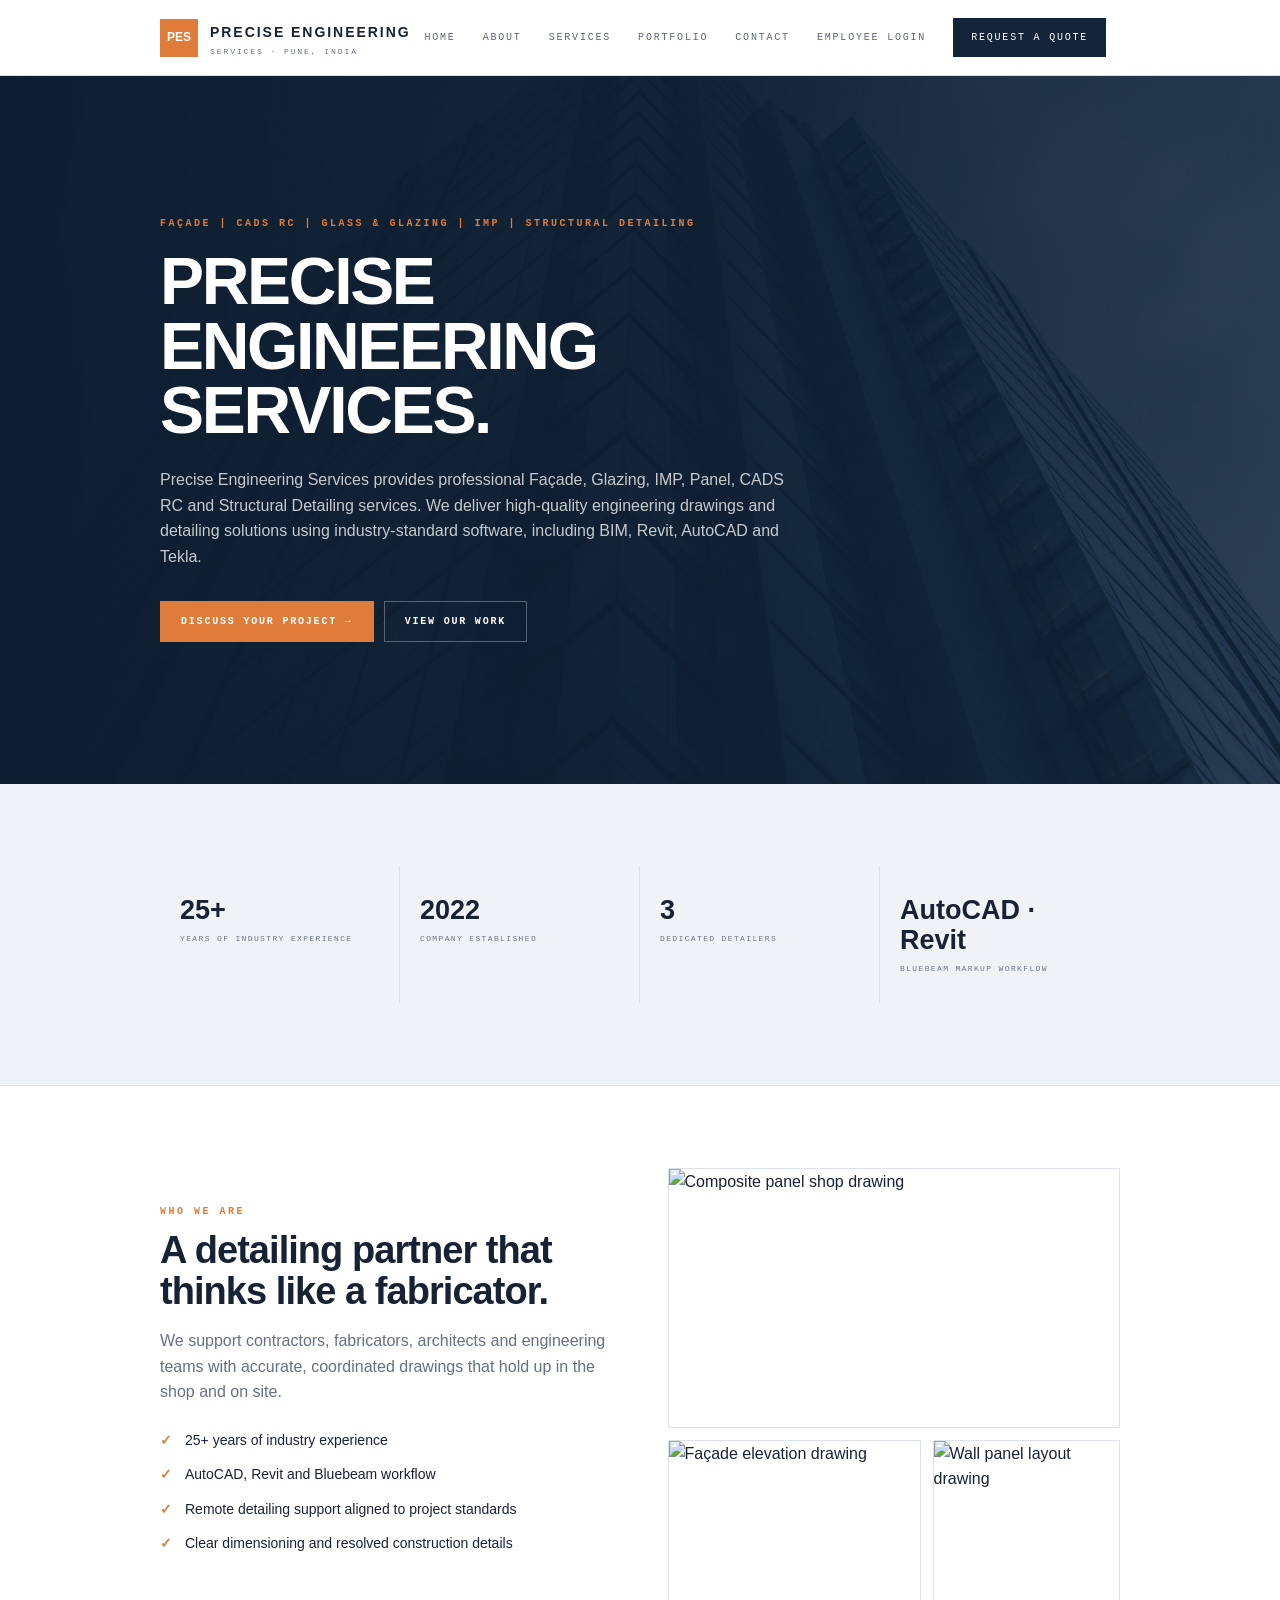
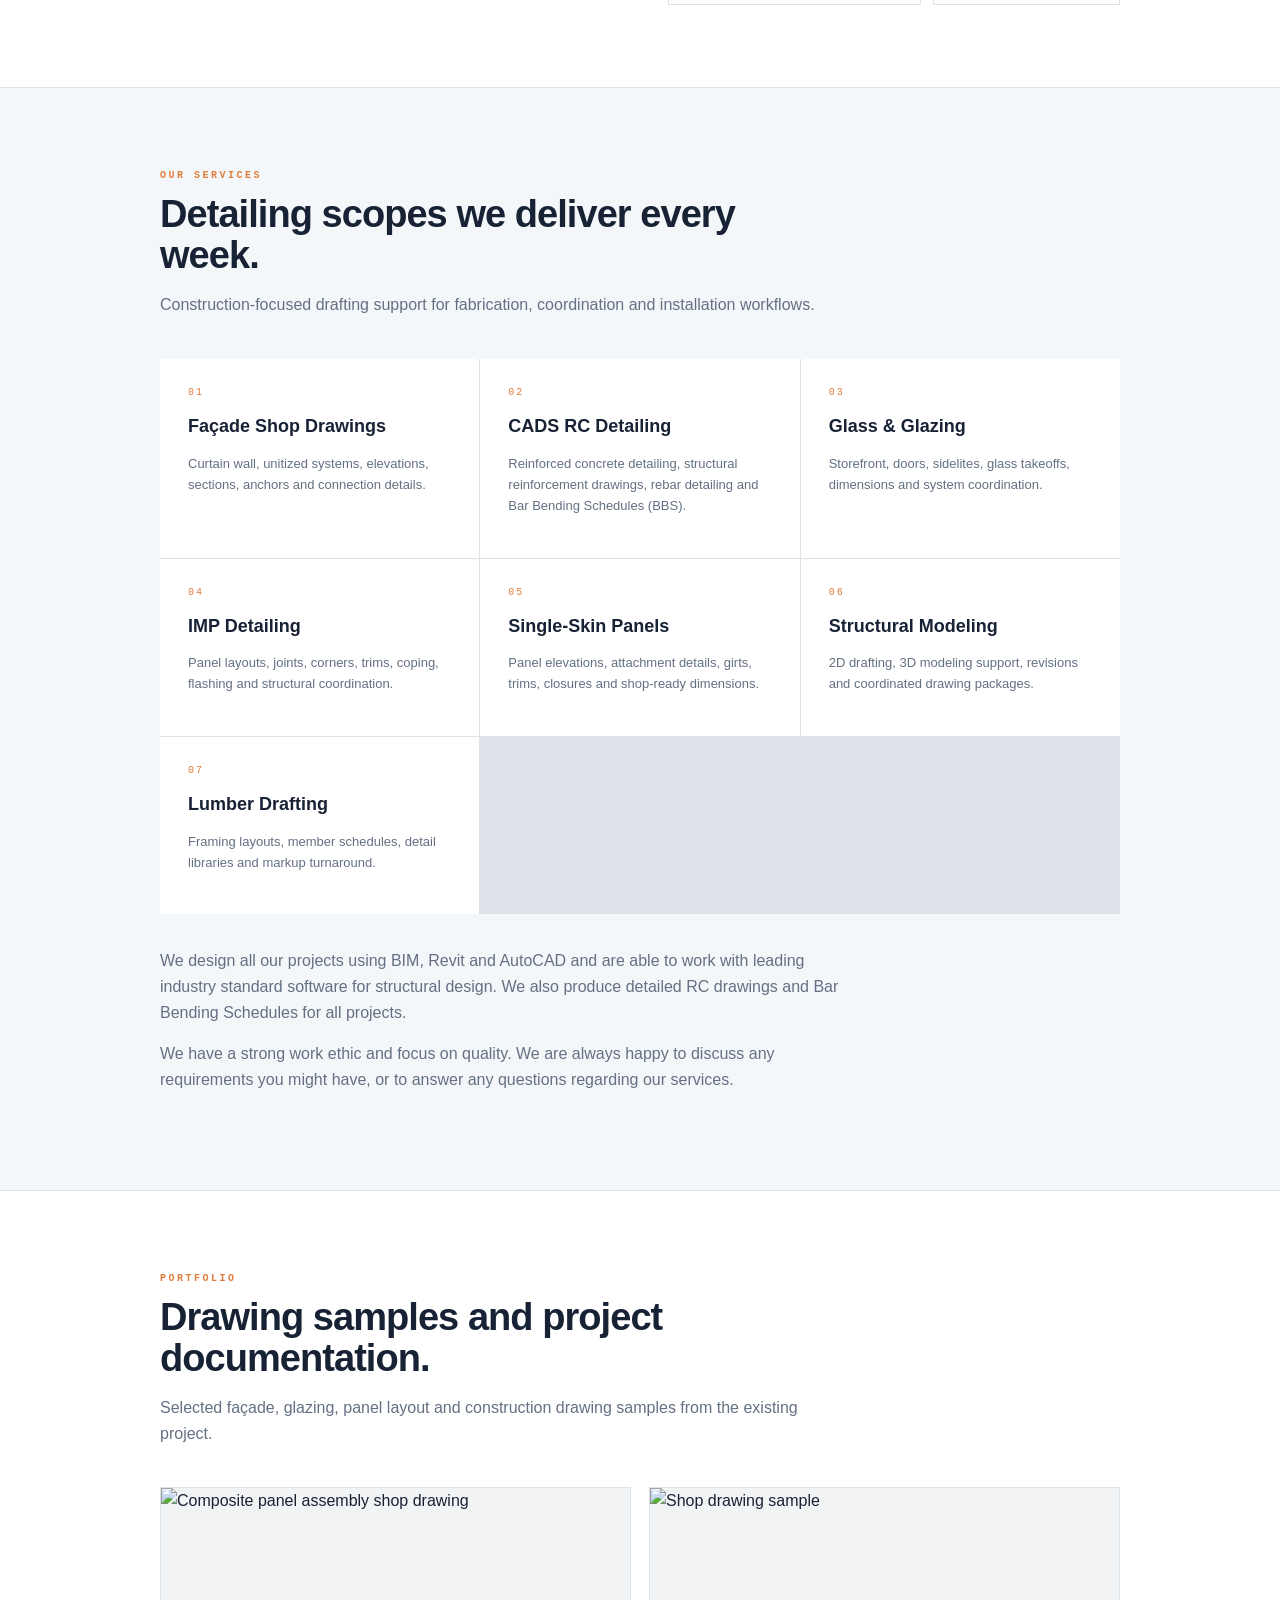
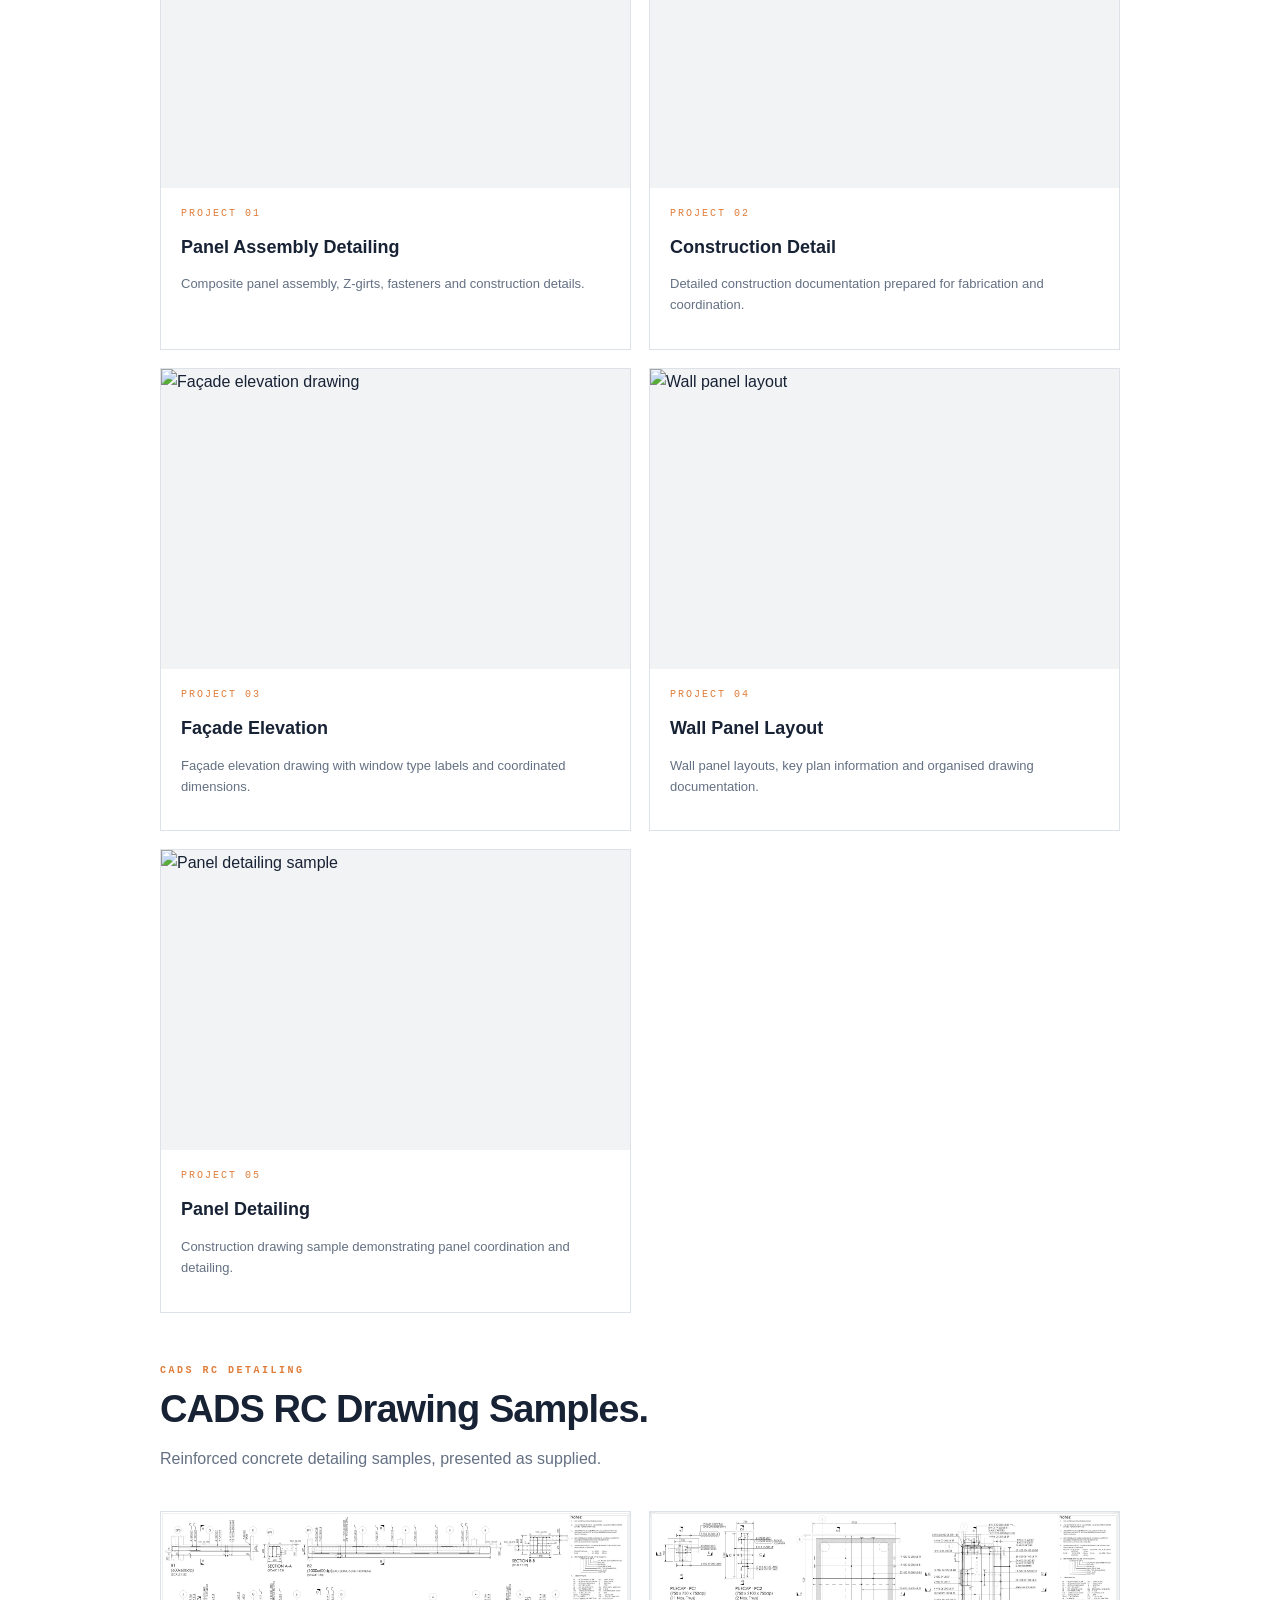
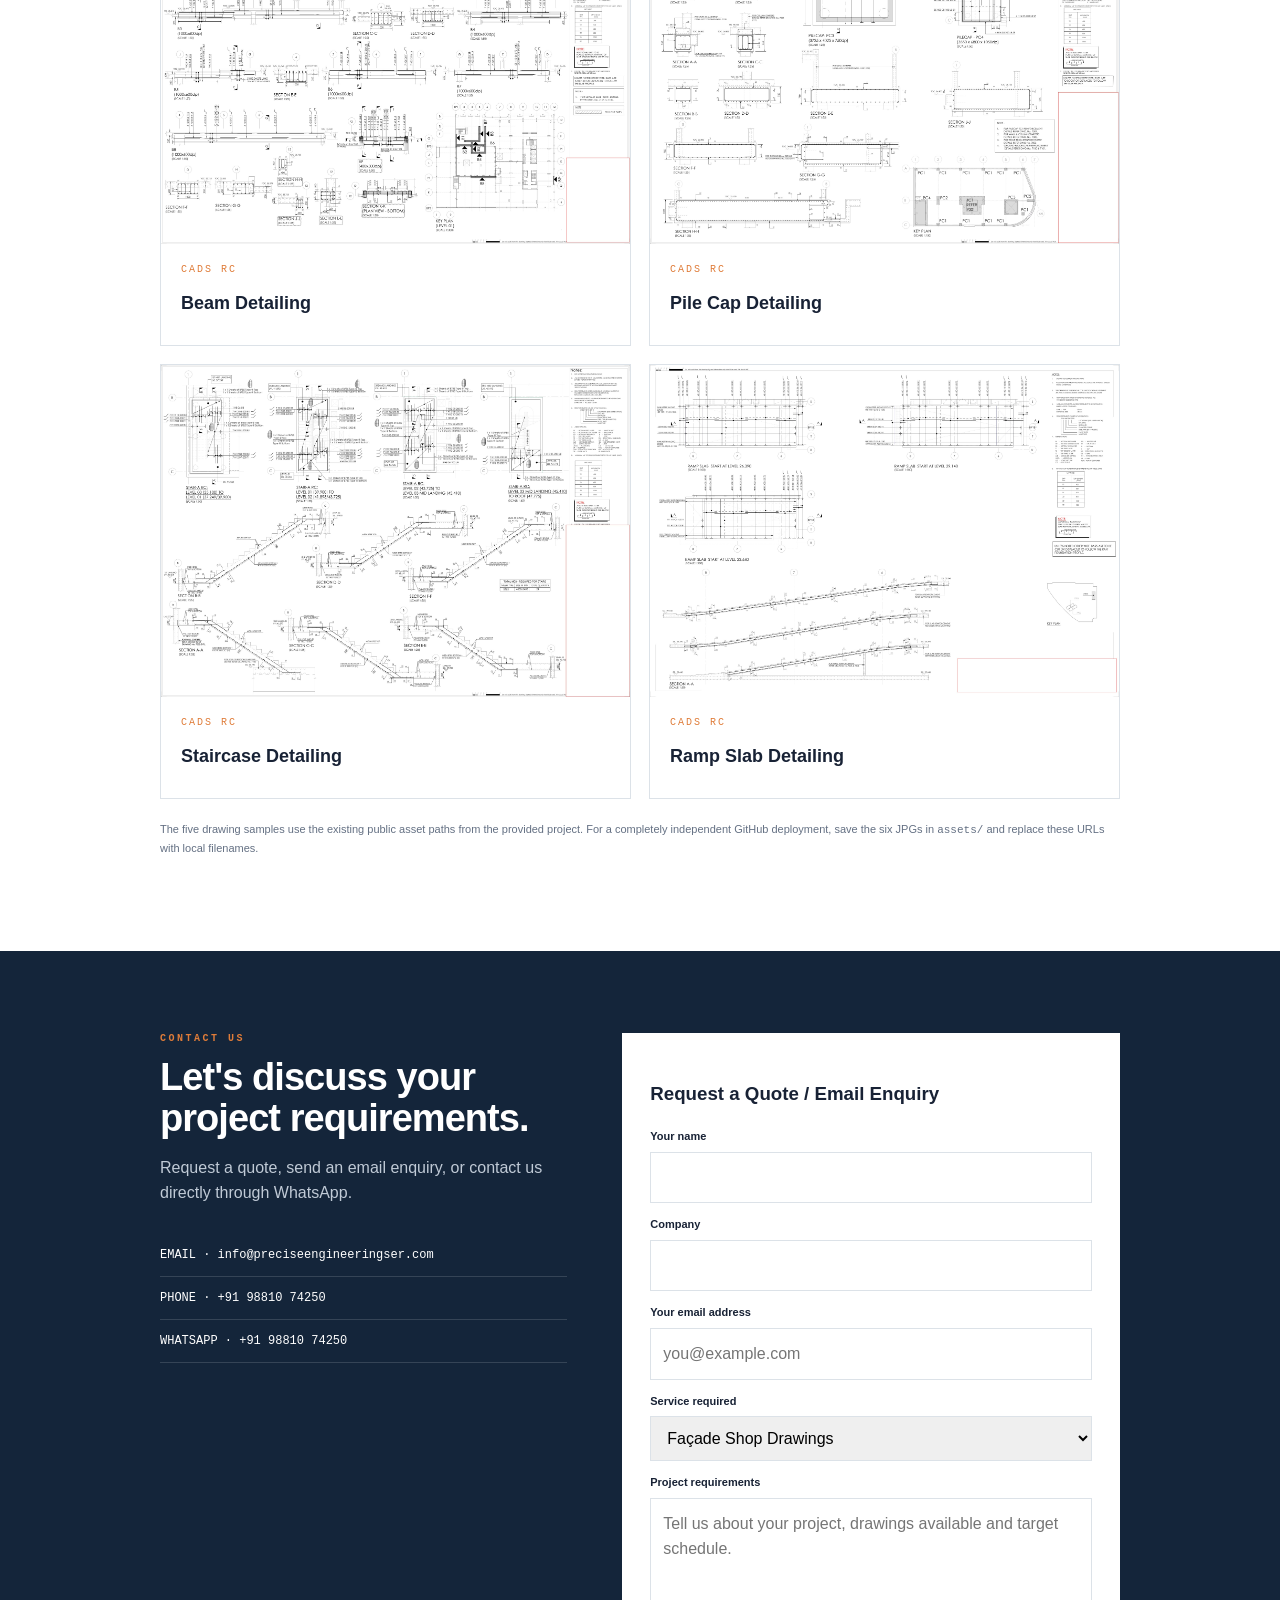
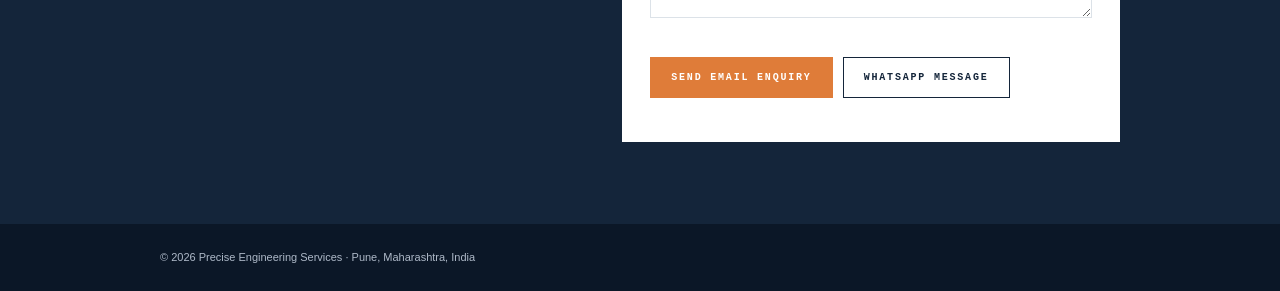
==== commit 5cc9697c: "Update homepage description with CADS RC and Tekla" ====
--- a/index.html
+++ b/index.html
@@ -19,7 +19,7 @@
 <body>
 <header><div class="container nav"><a class="brand" href="#home"><span class="logo">PES</span><span><span class="brand-name">PRECISE ENGINEERING</span><span class="brand-sub">SERVICES · PUNE, INDIA</span></span></a><nav><a href="#home">Home</a><a href="#about">About</a><a href="#services">Services</a><a href="#portfolio">Portfolio</a><a href="#contact">Contact</a><a href="employee/login.html">Employee Login</a><a class="quote" href="#contact">Request a Quote</a></nav><div style="display:flex;align-items:center;gap:8px"><a class="mobile" href="#contact">Contact</a><a class="mobile" href="employee/login.html">Employee Login</a></div></div></header>
 <main id="home">
-<section class="hero"><img class="hero-bg" src="hero-facade.jpg" alt=""><div class="hero-overlay"></div><div class="container hero-inner"><div class="hero-copy"><div class="eyebrow">Façade | CADS RC | Glass &amp; Glazing | IMP | Structural Detailing</div><h1>PRECISE ENGINEERING SERVICES.</h1><p class="lead">Precise Engineering Services provides professional detailing support for façade, glazing, insulated metal panel, single-skin panel and structural modeling projects — backed by 25+ years of industry experience.</p><div class="actions"><a class="btn" href="#contact">Discuss Your Project →</a><a class="btn alt" href="#portfolio">View Our Work</a></div></div></div></section>
+<section class="hero"><img class="hero-bg" src="hero-facade.jpg" alt=""><div class="hero-overlay"></div><div class="container hero-inner"><div class="hero-copy"><div class="eyebrow">Façade | CADS RC | Glass &amp; Glazing | IMP | Structural Detailing</div><h1>PRECISE ENGINEERING SERVICES.</h1><p class="lead">Precise Engineering Services provides professional Façade, Glazing, IMP, Panel, CADS RC and Structural Detailing services. We deliver high-quality engineering drawings and detailing solutions using industry-standard software, including BIM, Revit, AutoCAD and Tekla.</p><div class="actions"><a class="btn" href="#contact">Discuss Your Project →</a><a class="btn alt" href="#portfolio">View Our Work</a></div></div></div></section>
 <section class="stats"><div class="container stats-grid"><div class="stat"><strong>25+</strong><span>Years of industry experience</span></div><div class="stat"><strong>2022</strong><span>Company established</span></div><div class="stat"><strong>3</strong><span>Dedicated detailers</span></div><div class="stat"><strong>AutoCAD · Revit</strong><span>Bluebeam markup workflow</span></div></div></section>
 <section id="about"><div class="container split"><div><div class="eyebrow">Who We Are</div><h2>A detailing partner that thinks like a fabricator.</h2><p class="muted">We support contractors, fabricators, architects and engineering teams with accurate, coordinated drawings that hold up in the shop and on site.</p><ul class="checks"><li>25+ years of industry experience</li><li>AutoCAD, Revit and Bluebeam workflow</li><li>Remote detailing support aligned to project standards</li><li>Clear dimensioning and resolved construction details</li></ul></div><div class="drawing-preview"><img src="https://id-preview-cb73e8bd--16ec5a4c-1c1f-4a2e-b3da-ea929f1933d0.lovable.app/__l5e/assets-v1/4c14b4f7-7116-43b4-acfc-c6c53a31eb5a/img_p1_3.jpg" alt="Composite panel shop drawing"><img src="https://id-preview-cb73e8bd--16ec5a4c-1c1f-4a2e-b3da-ea929f1933d0.lovable.app/__l5e/assets-v1/329eda7d-5493-4186-a5ca-7aa12e72b1ae/img_p3_1.jpg" alt="Façade elevation drawing"><img src="https://id-preview-cb73e8bd--16ec5a4c-1c1f-4a2e-b3da-ea929f1933d0.lovable.app/__l5e/assets-v1/2265c506-9308-4e22-8619-802f4c624364/img_p8_1.jpg" alt="Wall panel layout drawing"></div></div></section>
 <section id="services" class="surface"><div class="container"><div class="section-intro"><div class="eyebrow">Our Services</div><h2>Detailing scopes we deliver every week.</h2><p class="muted">Construction-focused drafting support for fabrication, coordination and installation workflows.</p></div><div class="cards"><article class="card"><div class="card-num">01</div><h3>Façade Shop Drawings</h3><p>Curtain wall, unitized systems, elevations, sections, anchors and connection details.</p></article><article class="card"><div class="card-num">02</div><h3>CADS RC Detailing</h3><p>Reinforced concrete detailing, structural reinforcement drawings, rebar detailing and Bar Bending Schedules (BBS).</p></article><article class="card"><div class="card-num">03</div><h3>Glass &amp; Glazing</h3><p>Storefront, doors, sidelites, glass takeoffs, dimensions and system coordination.</p></article><article class="card"><div class="card-num">04</div><h3>IMP Detailing</h3><p>Panel layouts, joints, corners, trims, coping, flashing and structural coordination.</p></article><article class="card"><div class="card-num">05</div><h3>Single-Skin Panels</h3><p>Panel elevations, attachment details, girts, trims, closures and shop-ready dimensions.</p></article><article class="card"><div class="card-num">06</div><h3>Structural Modeling</h3><p>2D drafting, 3D modeling support, revisions and coordinated drawing packages.</p></article><article class="card"><div class="card-num">07</div><h3>Lumber Drafting</h3><p>Framing layouts, member schedules, detail libraries and markup turnaround.</p></article></div><div class="section-intro" style="margin-top:34px"><p class="muted">We design all our projects using BIM, Revit and AutoCAD and are able to work with leading industry standard software for structural design. We also produce detailed RC drawings and Bar Bending Schedules for all projects.</p><p class="muted">We have a strong work ethic and focus on quality. We are always happy to discuss any requirements you might have, or to answer any questions regarding our services.</p></div></div></section>
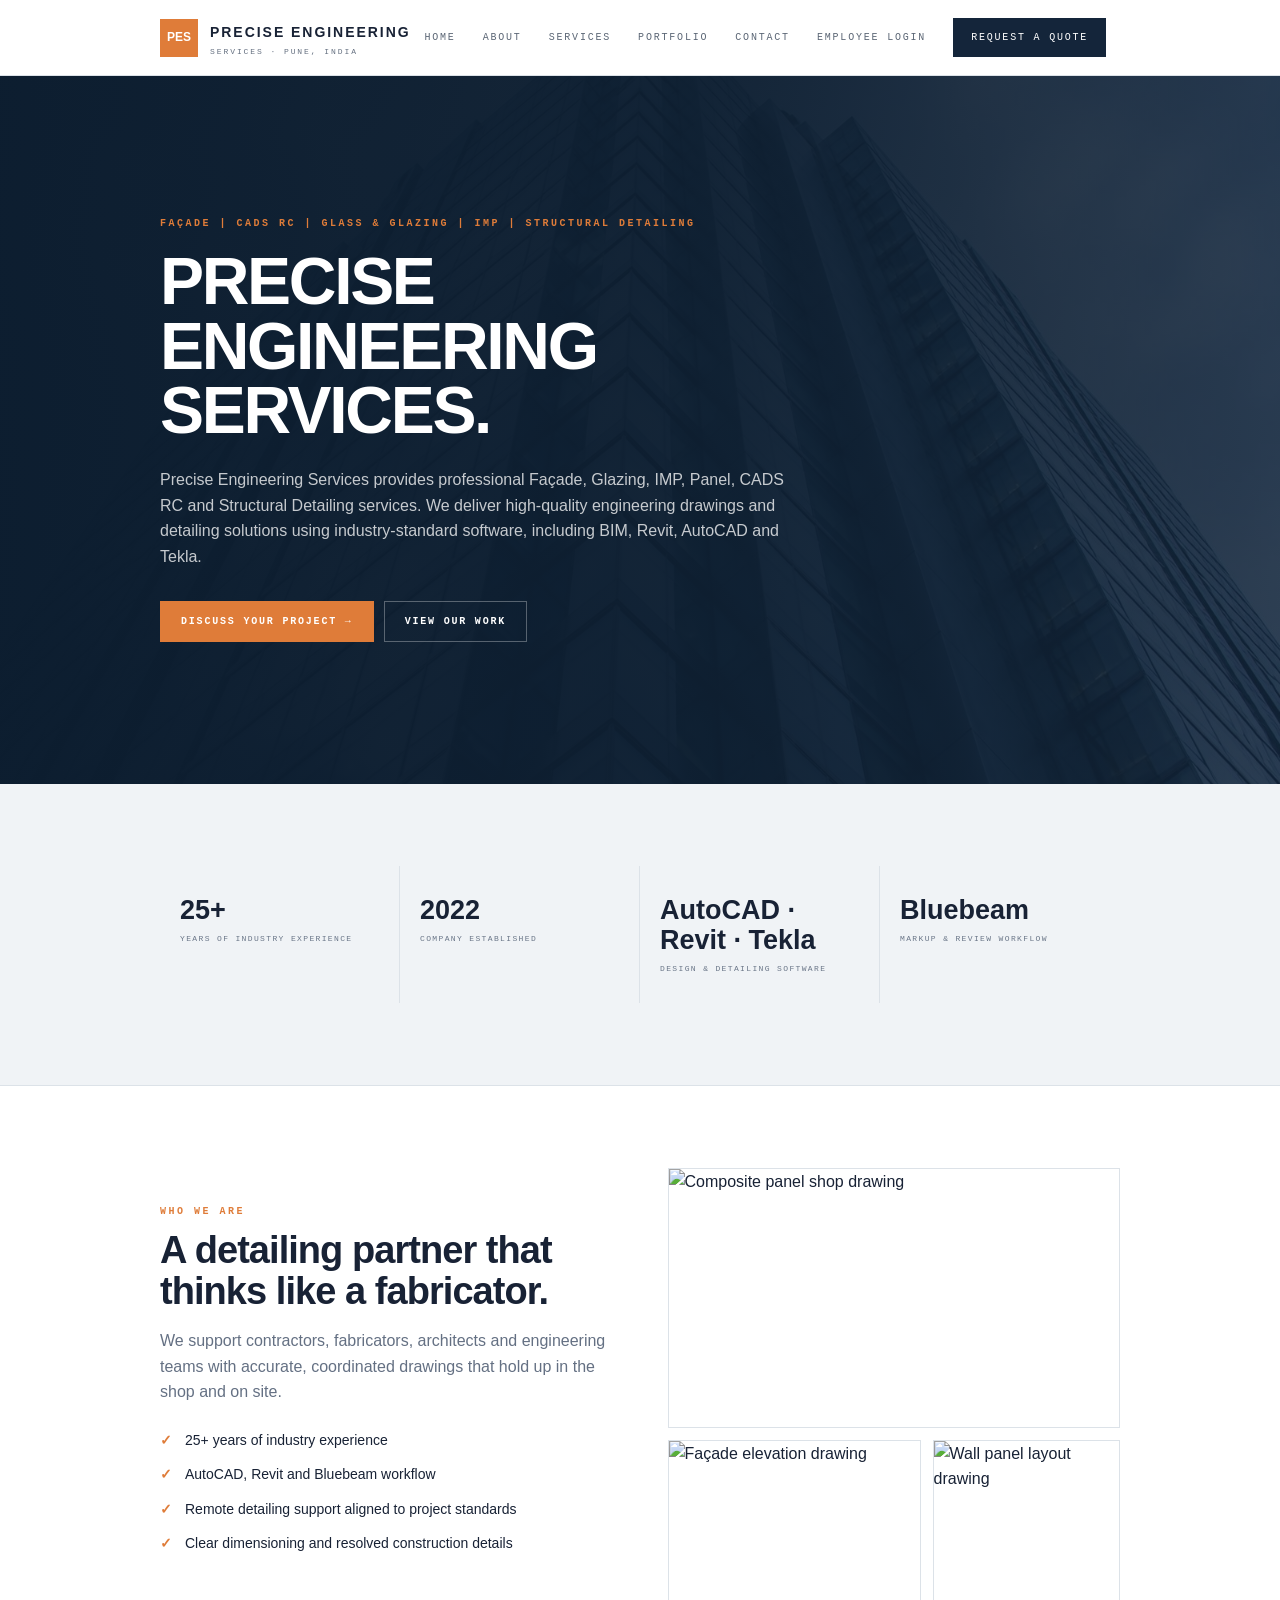
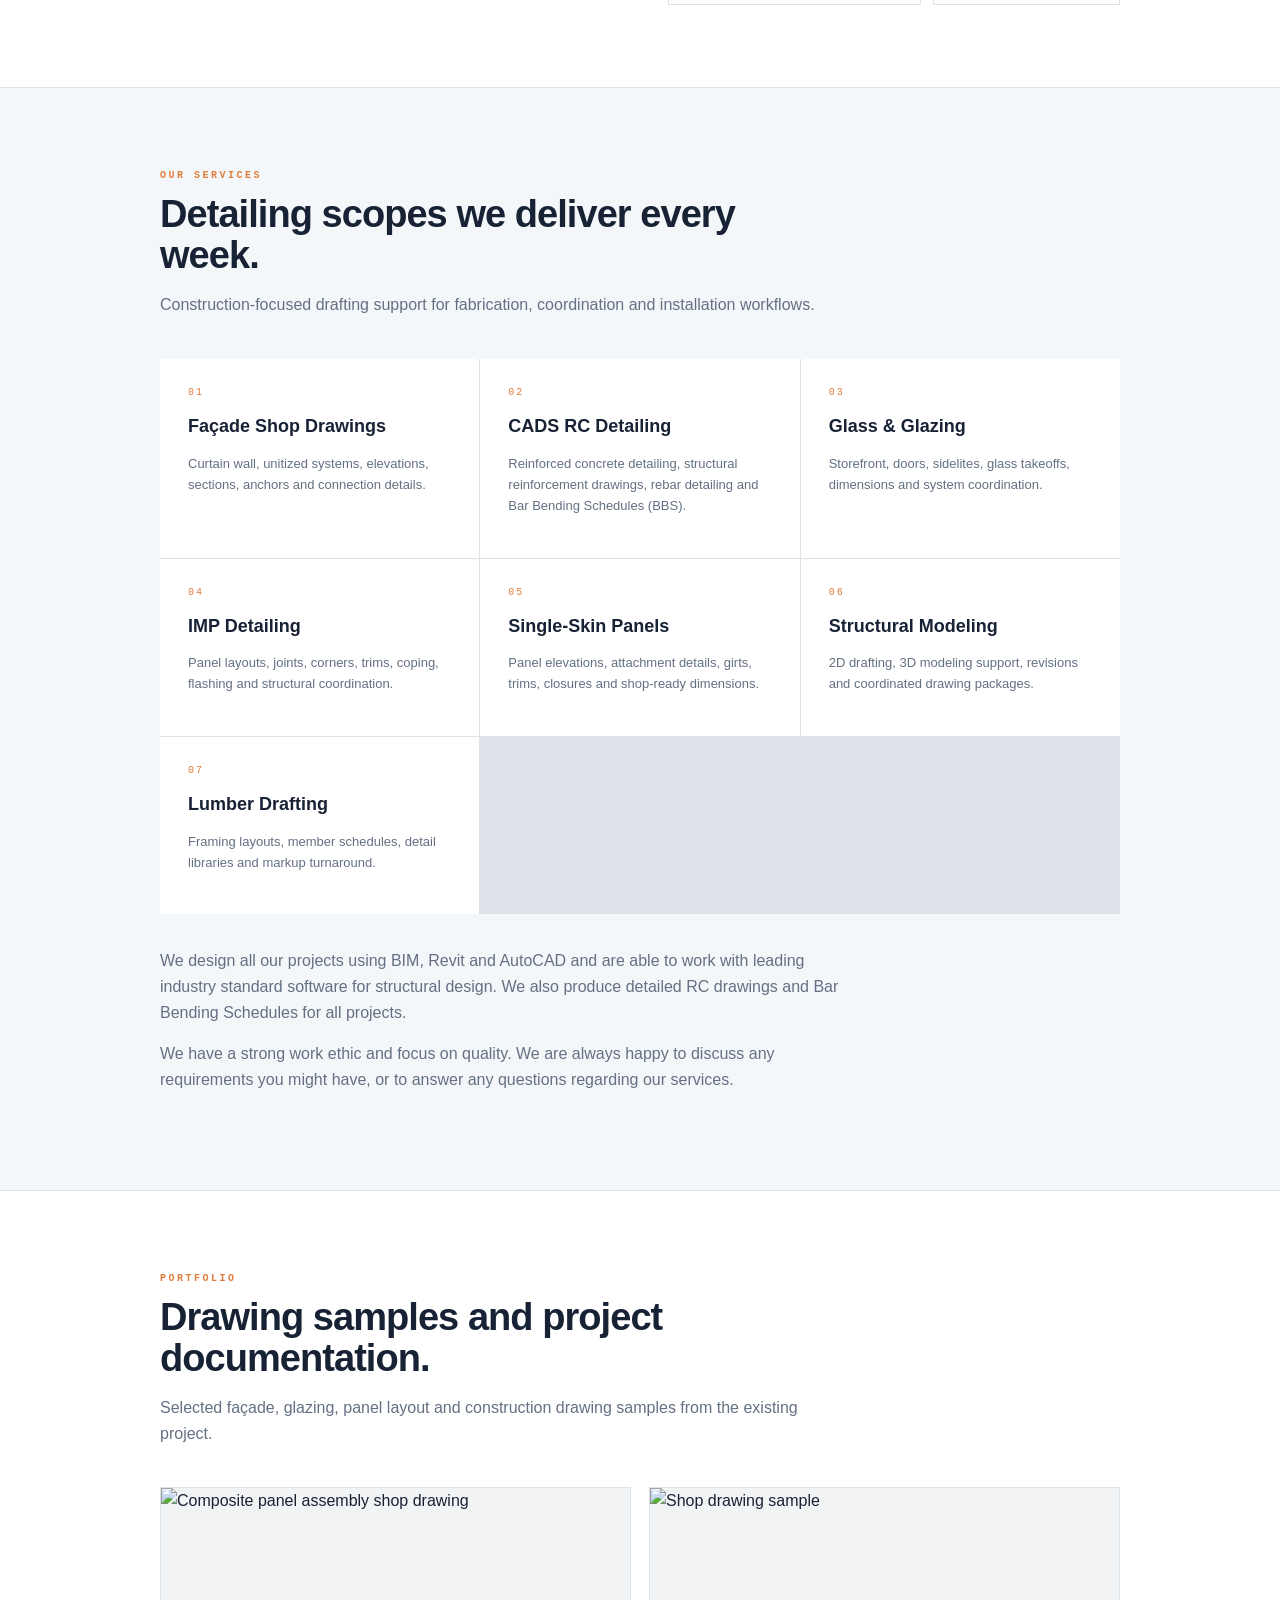
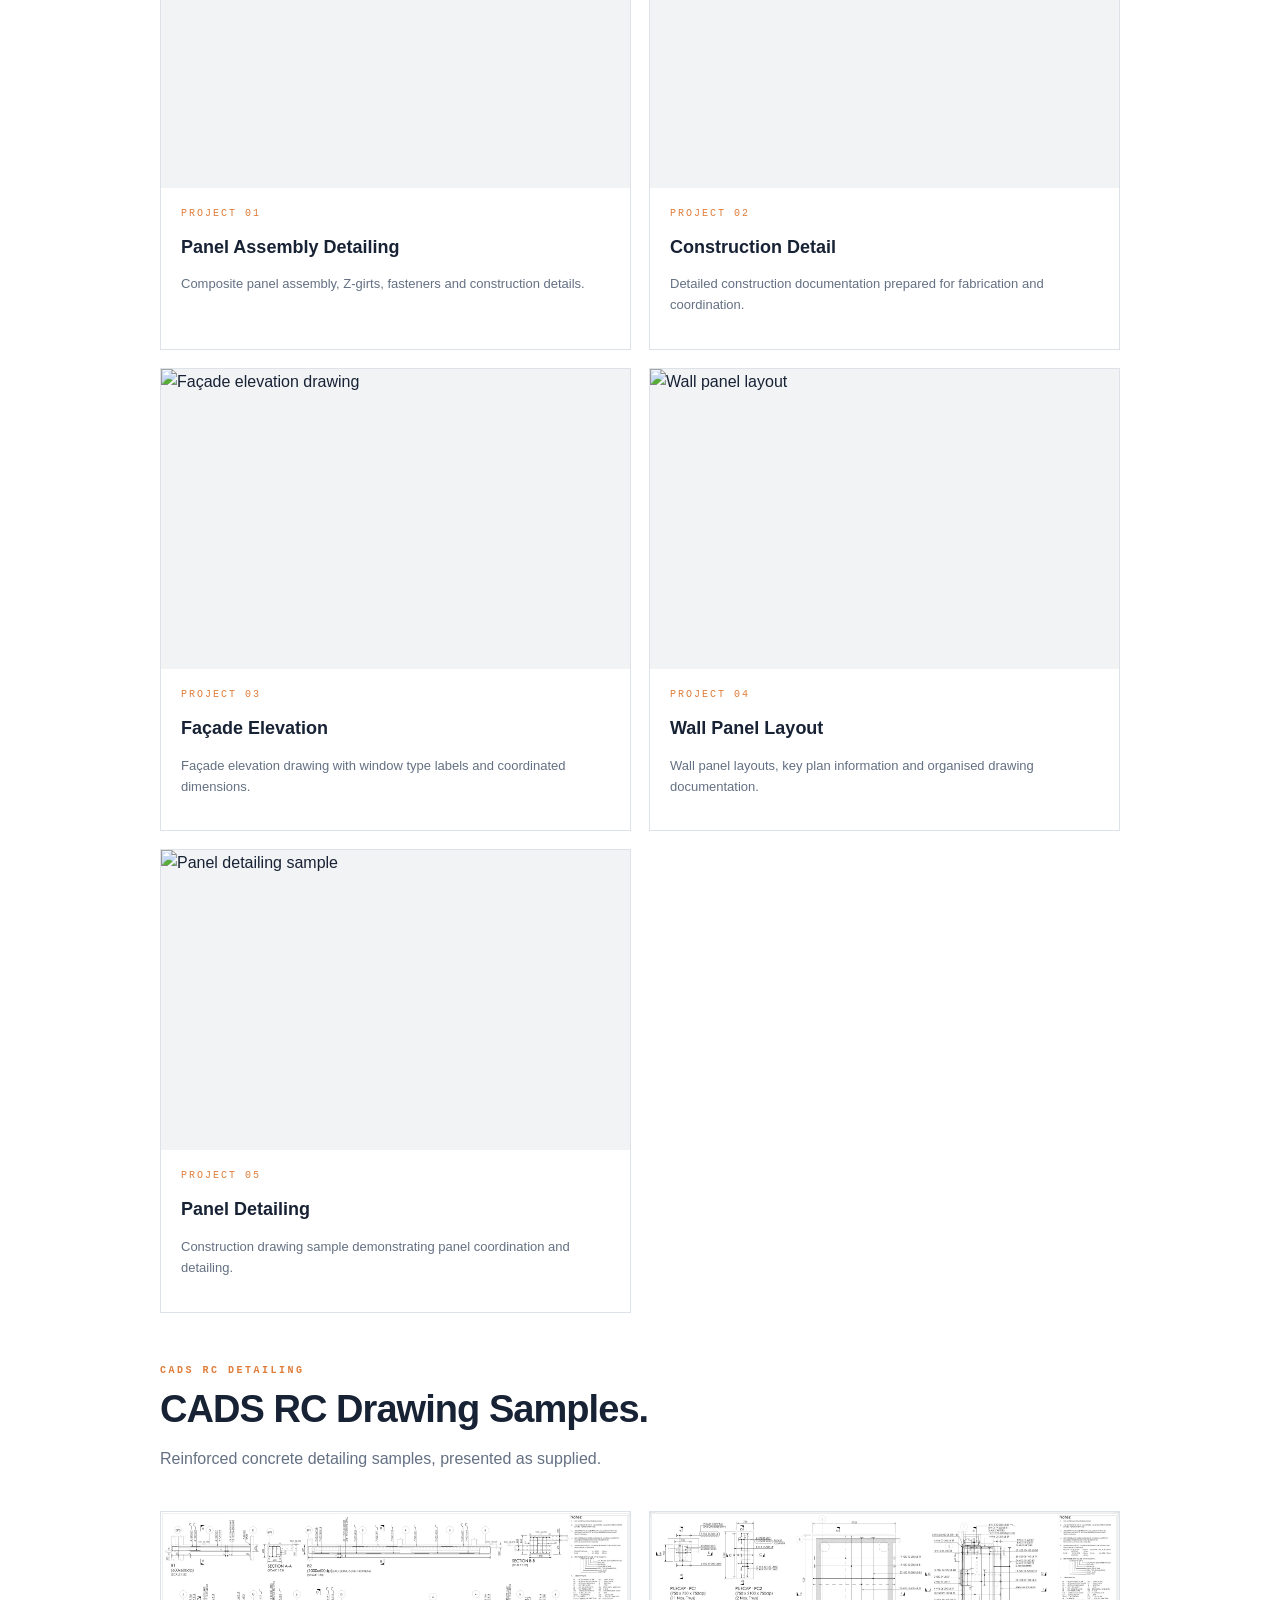
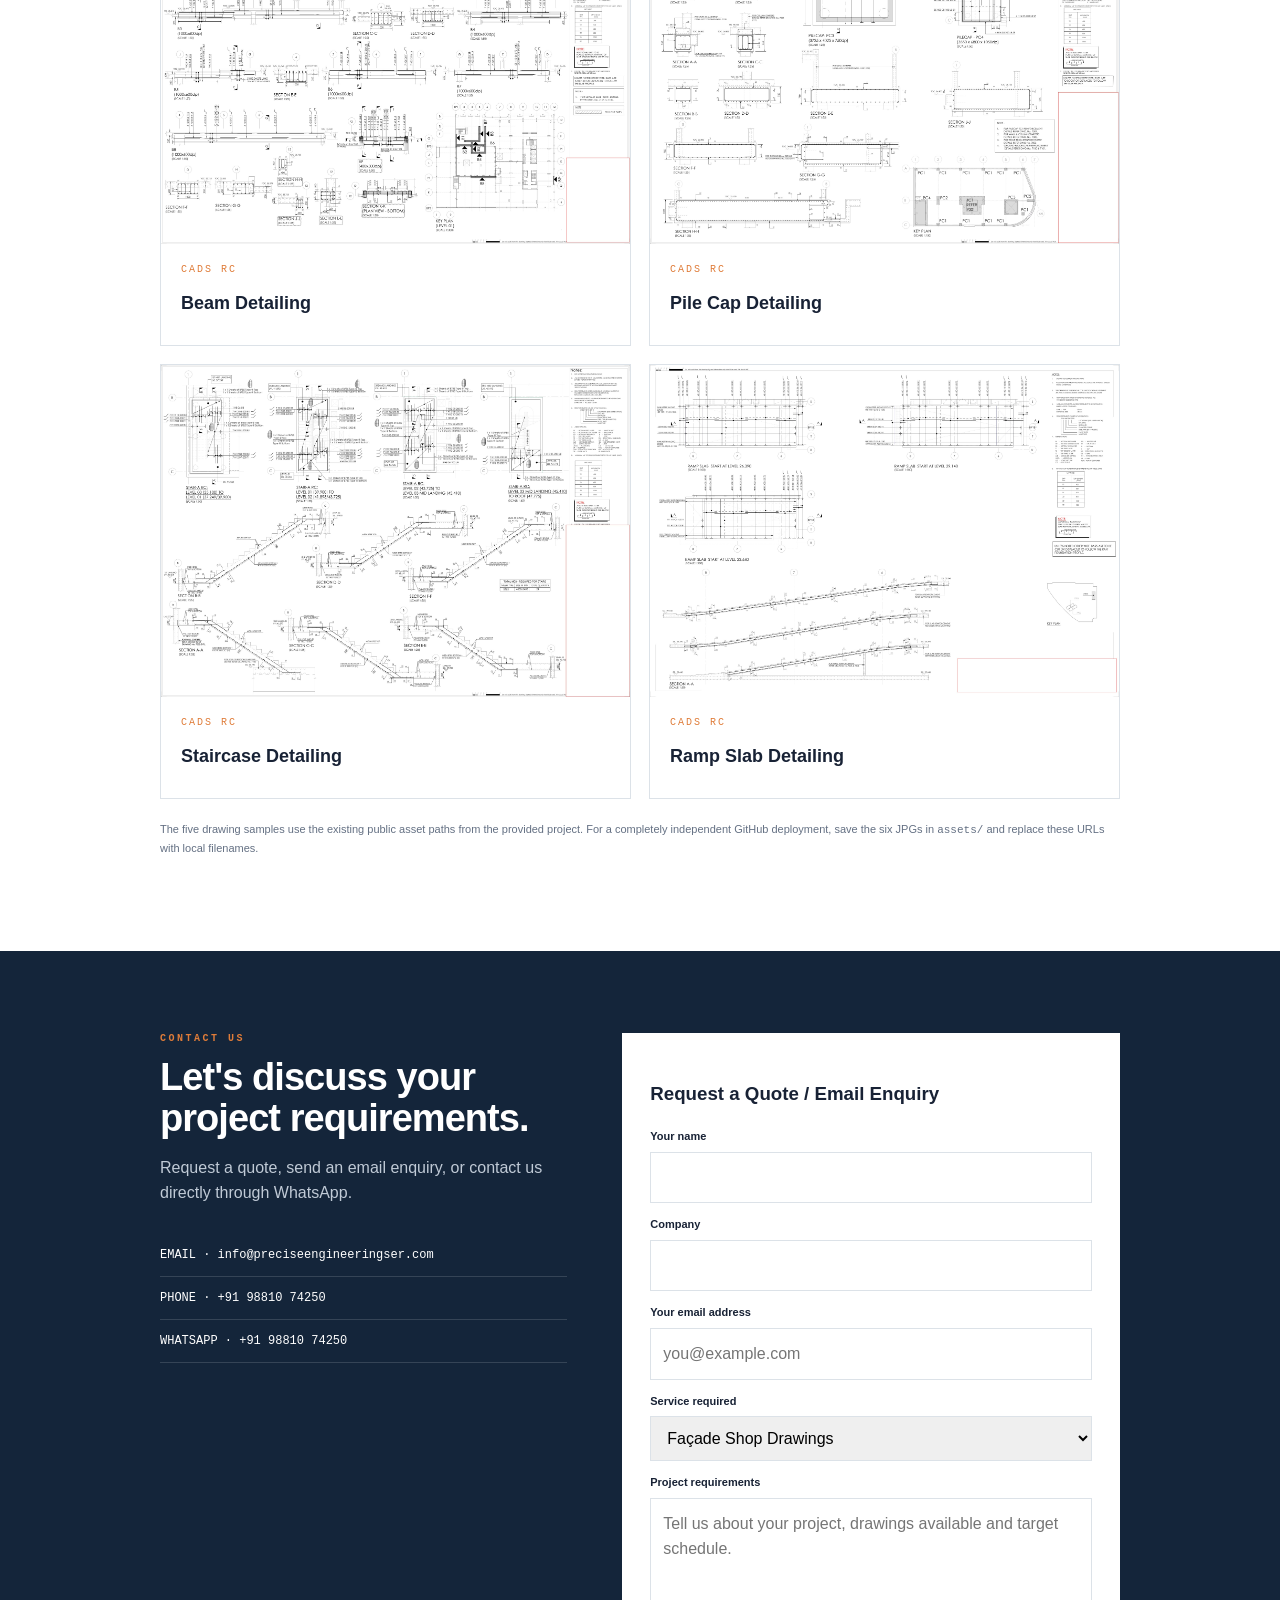
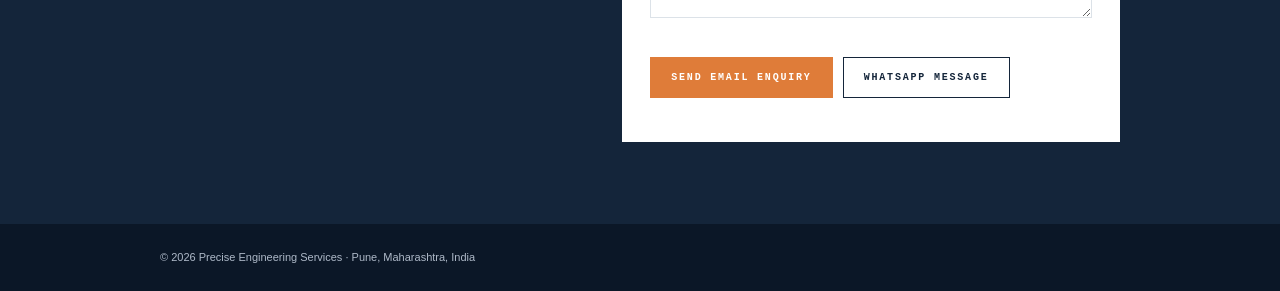
==== commit d92699d8: "Revise homepage experience and software highlights" ====
--- a/index.html
+++ b/index.html
@@ -20,7 +20,7 @@
 <header><div class="container nav"><a class="brand" href="#home"><span class="logo">PES</span><span><span class="brand-name">PRECISE ENGINEERING</span><span class="brand-sub">SERVICES · PUNE, INDIA</span></span></a><nav><a href="#home">Home</a><a href="#about">About</a><a href="#services">Services</a><a href="#portfolio">Portfolio</a><a href="#contact">Contact</a><a href="employee/login.html">Employee Login</a><a class="quote" href="#contact">Request a Quote</a></nav><div style="display:flex;align-items:center;gap:8px"><a class="mobile" href="#contact">Contact</a><a class="mobile" href="employee/login.html">Employee Login</a></div></div></header>
 <main id="home">
 <section class="hero"><img class="hero-bg" src="hero-facade.jpg" alt=""><div class="hero-overlay"></div><div class="container hero-inner"><div class="hero-copy"><div class="eyebrow">Façade | CADS RC | Glass &amp; Glazing | IMP | Structural Detailing</div><h1>PRECISE ENGINEERING SERVICES.</h1><p class="lead">Precise Engineering Services provides professional Façade, Glazing, IMP, Panel, CADS RC and Structural Detailing services. We deliver high-quality engineering drawings and detailing solutions using industry-standard software, including BIM, Revit, AutoCAD and Tekla.</p><div class="actions"><a class="btn" href="#contact">Discuss Your Project →</a><a class="btn alt" href="#portfolio">View Our Work</a></div></div></div></section>
-<section class="stats"><div class="container stats-grid"><div class="stat"><strong>25+</strong><span>Years of industry experience</span></div><div class="stat"><strong>2022</strong><span>Company established</span></div><div class="stat"><strong>3</strong><span>Dedicated detailers</span></div><div class="stat"><strong>AutoCAD · Revit</strong><span>Bluebeam markup workflow</span></div></div></section>
+<section class="stats"><div class="container stats-grid"><div class="stat"><strong>25+</strong><span>Years of industry experience</span></div><div class="stat"><strong>2022</strong><span>Company established</span></div><div class="stat"><strong>AutoCAD · Revit · Tekla</strong><span>Design &amp; detailing software</span></div><div class="stat"><strong>Bluebeam</strong><span>Markup &amp; review workflow</span></div></div></section>
 <section id="about"><div class="container split"><div><div class="eyebrow">Who We Are</div><h2>A detailing partner that thinks like a fabricator.</h2><p class="muted">We support contractors, fabricators, architects and engineering teams with accurate, coordinated drawings that hold up in the shop and on site.</p><ul class="checks"><li>25+ years of industry experience</li><li>AutoCAD, Revit and Bluebeam workflow</li><li>Remote detailing support aligned to project standards</li><li>Clear dimensioning and resolved construction details</li></ul></div><div class="drawing-preview"><img src="https://id-preview-cb73e8bd--16ec5a4c-1c1f-4a2e-b3da-ea929f1933d0.lovable.app/__l5e/assets-v1/4c14b4f7-7116-43b4-acfc-c6c53a31eb5a/img_p1_3.jpg" alt="Composite panel shop drawing"><img src="https://id-preview-cb73e8bd--16ec5a4c-1c1f-4a2e-b3da-ea929f1933d0.lovable.app/__l5e/assets-v1/329eda7d-5493-4186-a5ca-7aa12e72b1ae/img_p3_1.jpg" alt="Façade elevation drawing"><img src="https://id-preview-cb73e8bd--16ec5a4c-1c1f-4a2e-b3da-ea929f1933d0.lovable.app/__l5e/assets-v1/2265c506-9308-4e22-8619-802f4c624364/img_p8_1.jpg" alt="Wall panel layout drawing"></div></div></section>
 <section id="services" class="surface"><div class="container"><div class="section-intro"><div class="eyebrow">Our Services</div><h2>Detailing scopes we deliver every week.</h2><p class="muted">Construction-focused drafting support for fabrication, coordination and installation workflows.</p></div><div class="cards"><article class="card"><div class="card-num">01</div><h3>Façade Shop Drawings</h3><p>Curtain wall, unitized systems, elevations, sections, anchors and connection details.</p></article><article class="card"><div class="card-num">02</div><h3>CADS RC Detailing</h3><p>Reinforced concrete detailing, structural reinforcement drawings, rebar detailing and Bar Bending Schedules (BBS).</p></article><article class="card"><div class="card-num">03</div><h3>Glass &amp; Glazing</h3><p>Storefront, doors, sidelites, glass takeoffs, dimensions and system coordination.</p></article><article class="card"><div class="card-num">04</div><h3>IMP Detailing</h3><p>Panel layouts, joints, corners, trims, coping, flashing and structural coordination.</p></article><article class="card"><div class="card-num">05</div><h3>Single-Skin Panels</h3><p>Panel elevations, attachment details, girts, trims, closures and shop-ready dimensions.</p></article><article class="card"><div class="card-num">06</div><h3>Structural Modeling</h3><p>2D drafting, 3D modeling support, revisions and coordinated drawing packages.</p></article><article class="card"><div class="card-num">07</div><h3>Lumber Drafting</h3><p>Framing layouts, member schedules, detail libraries and markup turnaround.</p></article></div><div class="section-intro" style="margin-top:34px"><p class="muted">We design all our projects using BIM, Revit and AutoCAD and are able to work with leading industry standard software for structural design. We also produce detailed RC drawings and Bar Bending Schedules for all projects.</p><p class="muted">We have a strong work ethic and focus on quality. We are always happy to discuss any requirements you might have, or to answer any questions regarding our services.</p></div></div></section>
 <section id="portfolio"><div class="container"><div class="section-intro"><div class="eyebrow">Portfolio</div><h2>Drawing samples and project documentation.</h2><p class="muted">Selected façade, glazing, panel layout and construction drawing samples from the existing project.</p></div><div class="portfolio-grid">
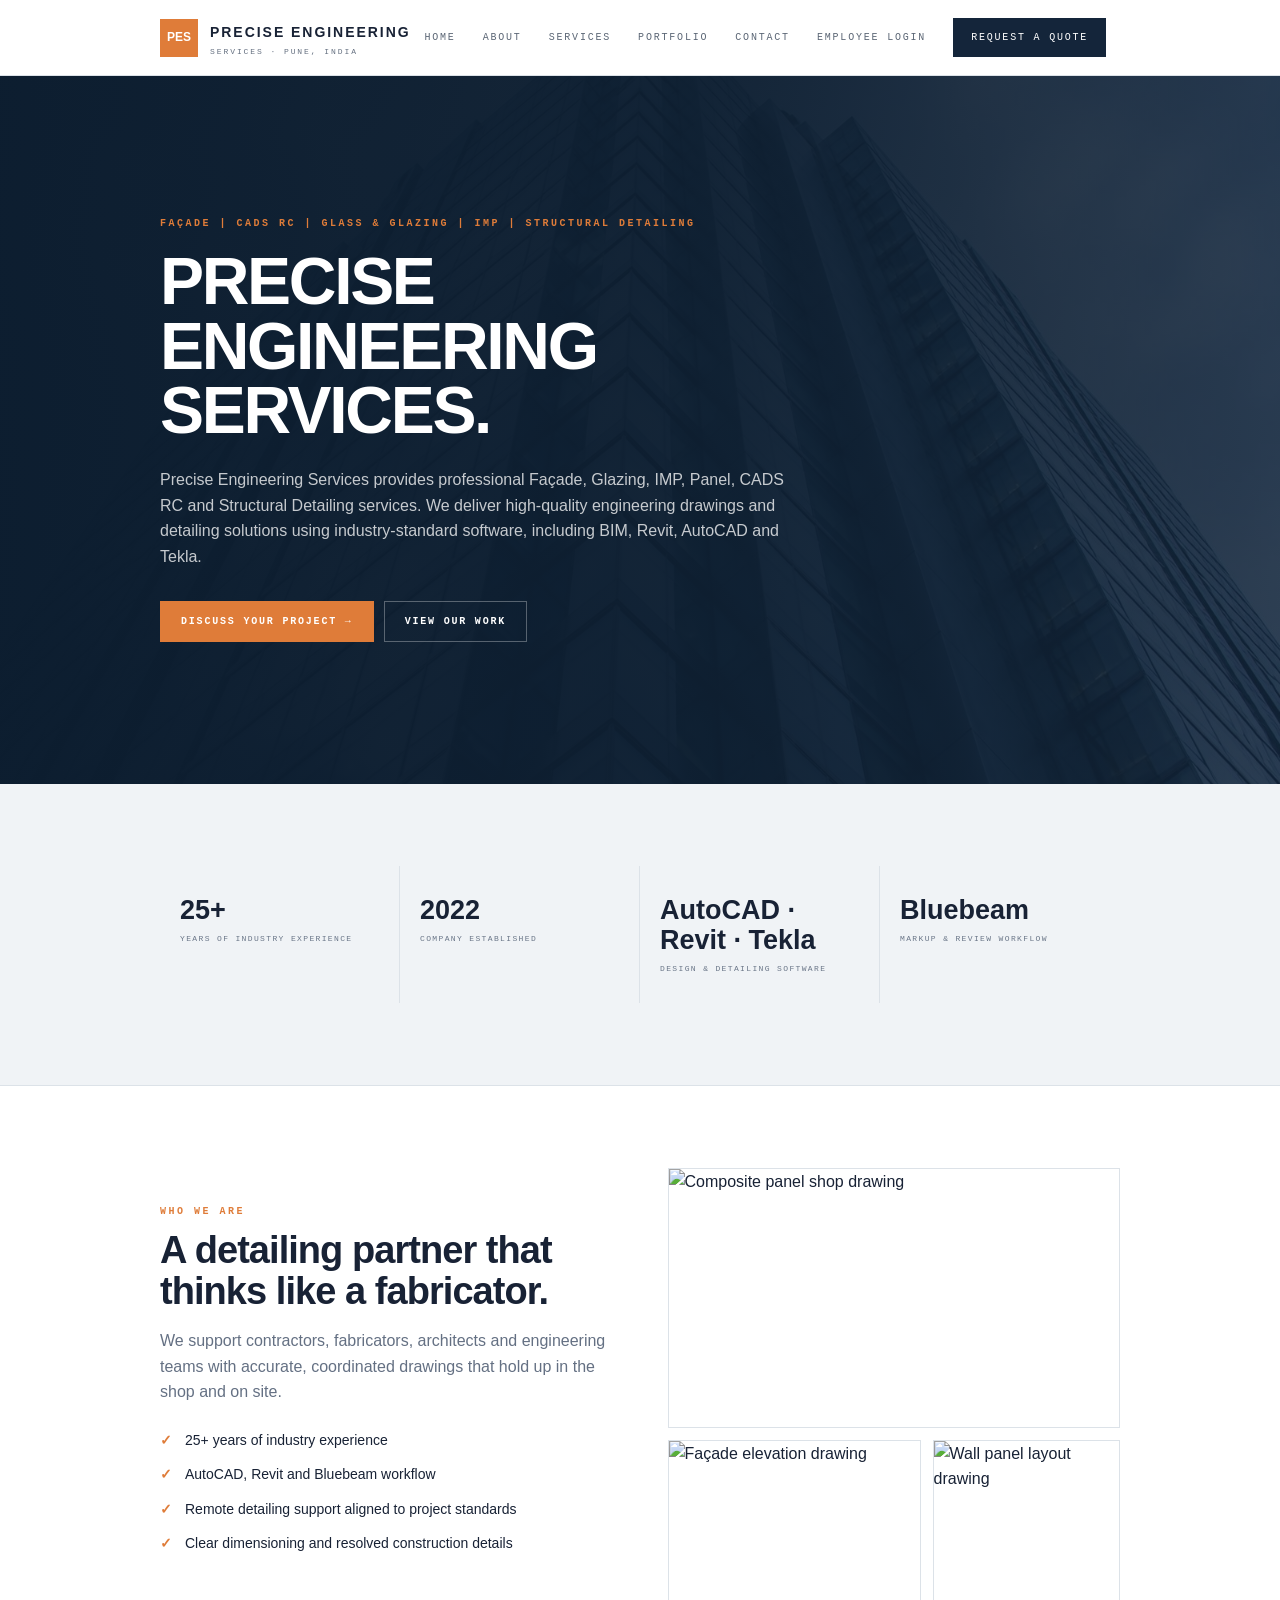
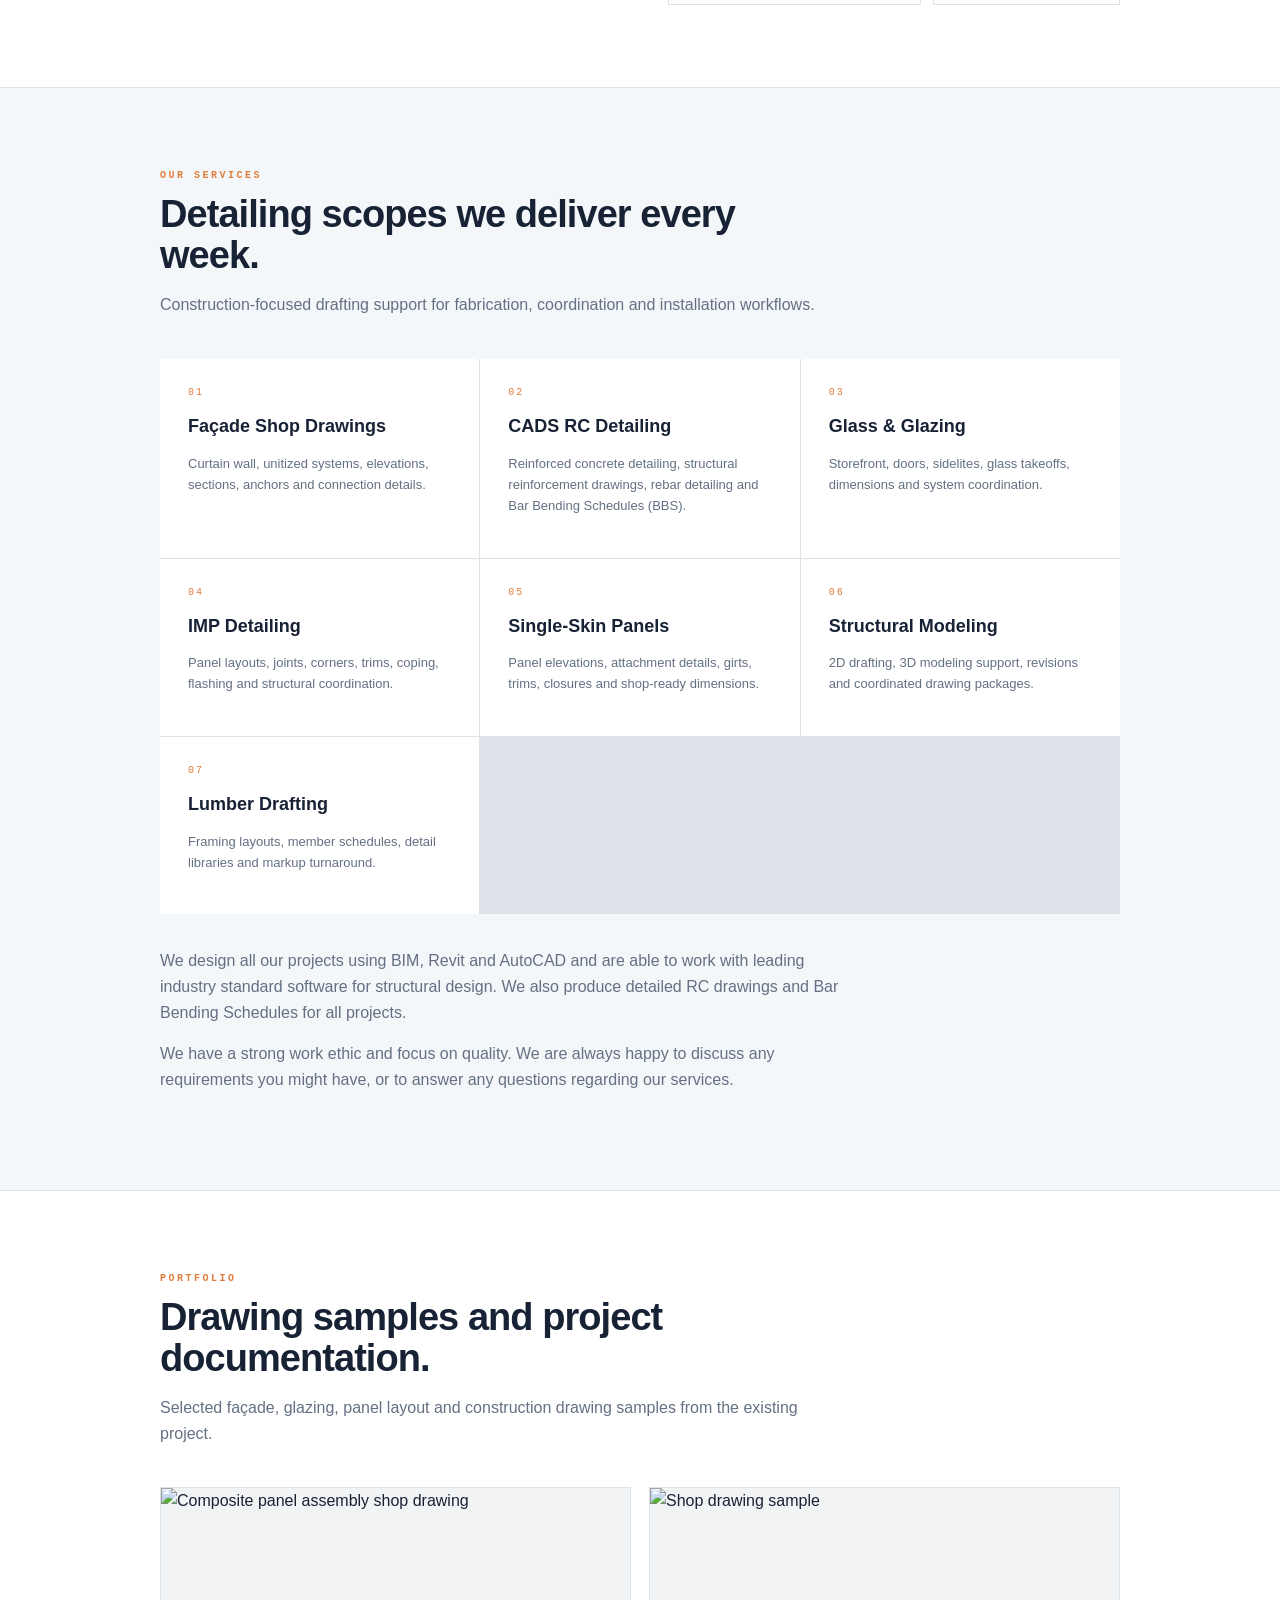
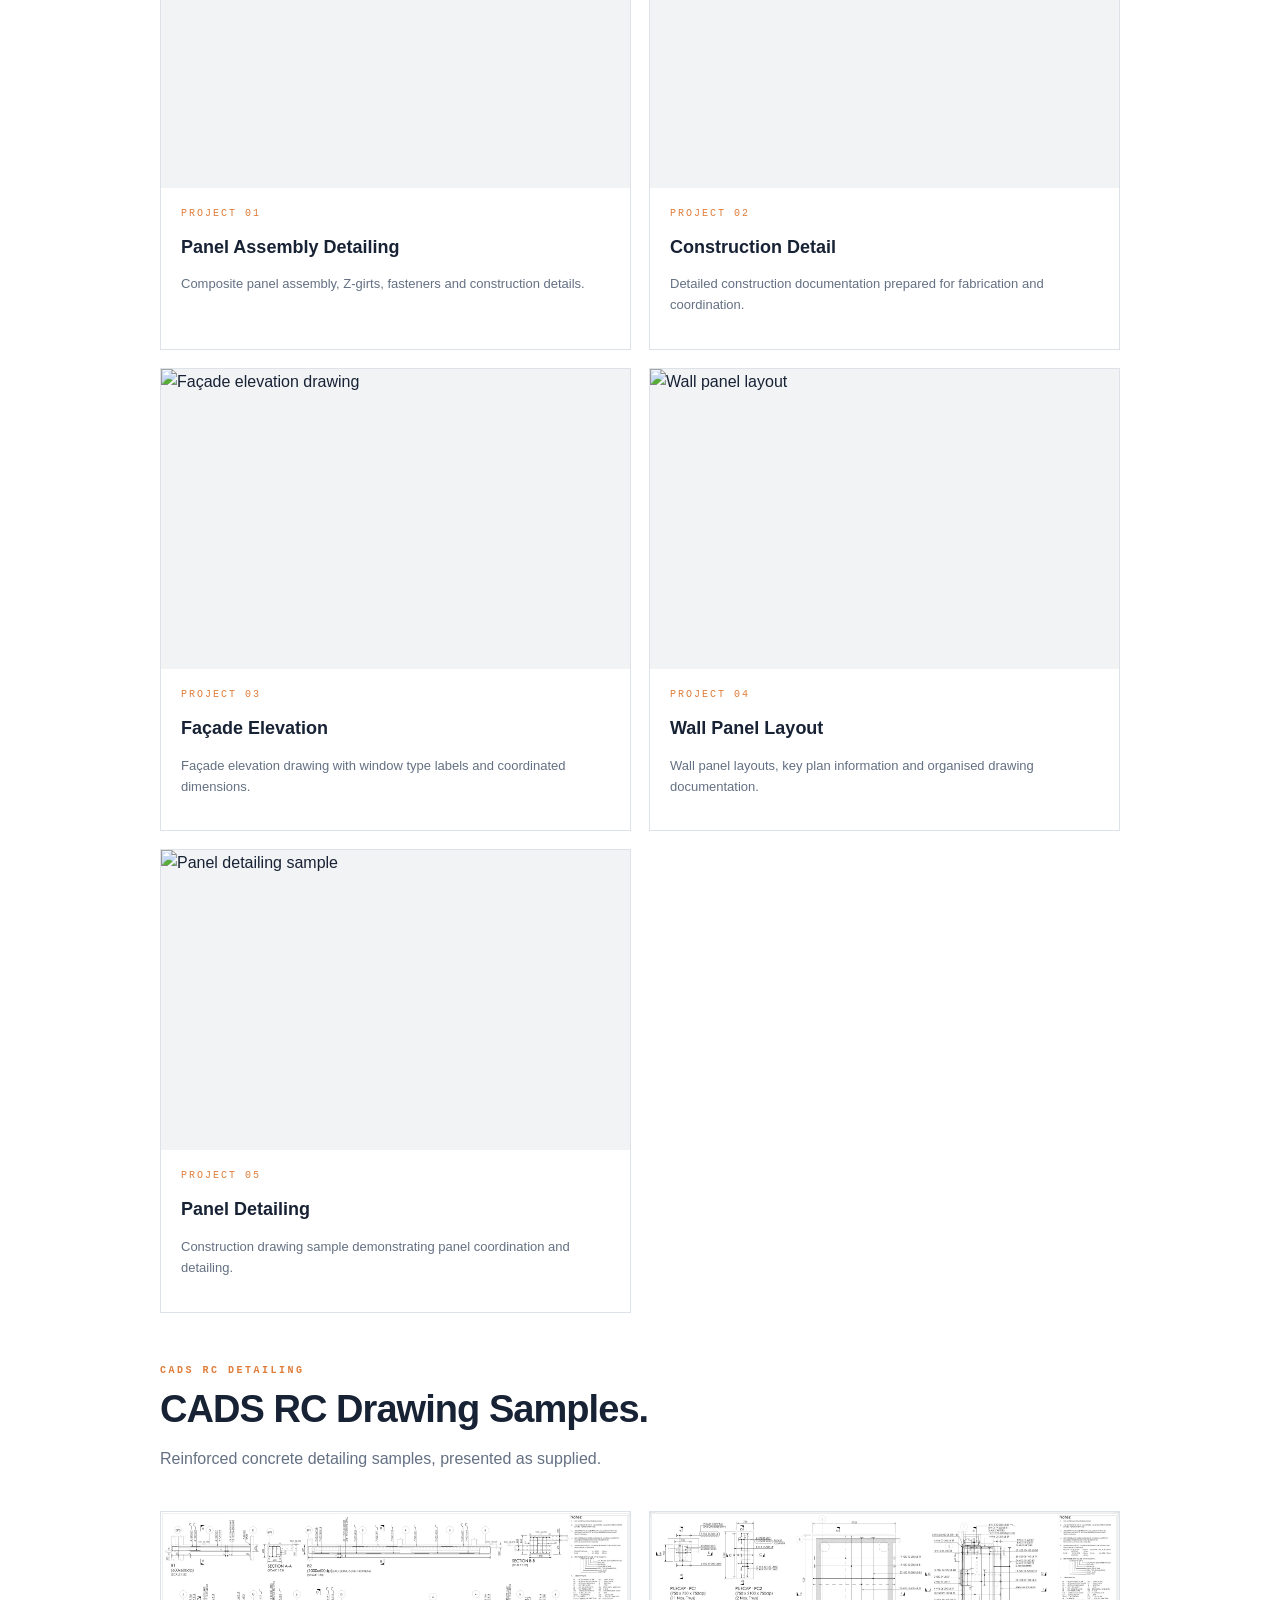
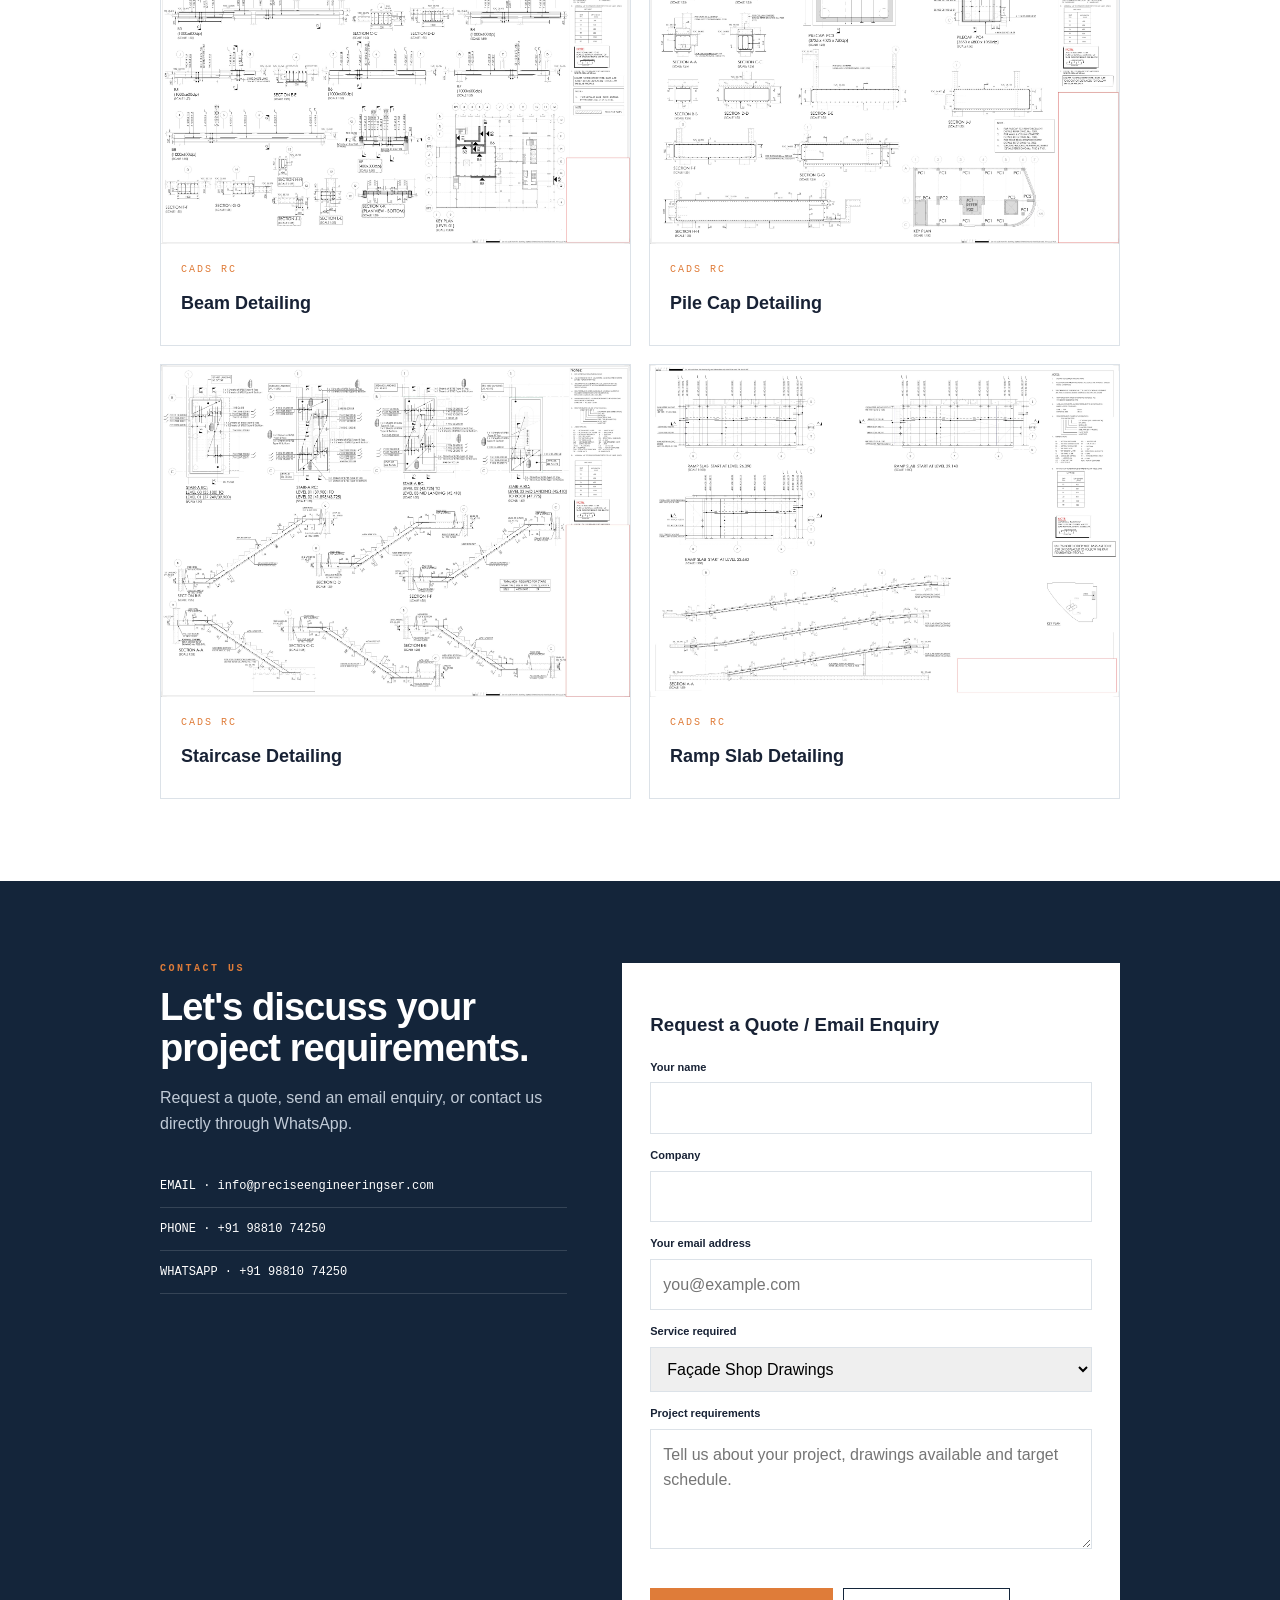
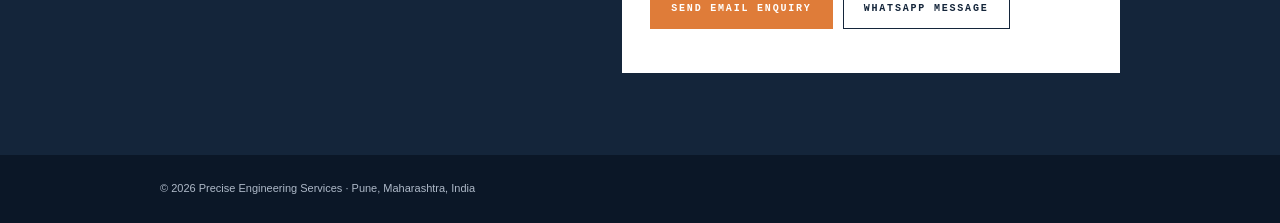
==== commit 8ca882a4: "Remove internal technical note from portfolio" ====
--- a/index.html
+++ b/index.html
@@ -38,7 +38,7 @@
 <article class="project"><img src="stairs.jpg" alt="Staircase detailing drawing" style="height:auto;aspect-ratio:1.416;object-fit:contain"><div class="project-body"><div class="project-label">CADS RC</div><h3>Staircase Detailing</h3></div></article>
 <article class="project"><img src="ramp-slab.jpg" alt="Ramp slab detailing drawing" style="height:auto;aspect-ratio:1.416;object-fit:contain"><div class="project-body"><div class="project-label">CADS RC</div><h3>Ramp Slab Detailing</h3></div></article>
 </div>
-<p class="note">The five drawing samples use the existing public asset paths from the provided project. For a completely independent GitHub deployment, save the six JPGs in <code>assets/</code> and replace these URLs with local filenames.</p></div></section>
+</div></section>
 <section id="contact" class="contact"><div class="container contact-grid"><div><div class="eyebrow">Contact Us</div><h2>Let's discuss your project requirements.</h2><p class="muted">Request a quote, send an email enquiry, or contact us directly through WhatsApp.</p><div class="contact-links"><a href="mailto:info@preciseengineeringser.com">EMAIL · info@preciseengineeringser.com</a><a href="tel:+919881074250">PHONE · +91 98810 74250</a><a href="https://wa.me/919881074250" target="_blank" rel="noopener">WHATSAPP · +91 98810 74250</a></div></div><form id="quoteForm"><h3>Request a Quote / Email Enquiry</h3><label for="name">Your name</label><input id="name" required><label for="company">Company</label><input id="company"><label for="visitorEmail">Your email address</label><input id="visitorEmail" type="email" required autocomplete="email" placeholder="you@example.com"><label for="service">Service required</label><select id="service"><option>Façade Shop Drawings</option><option>Glass & Glazing</option><option>IMP Detailing</option><option>Single-Skin Panel Systems</option><option>Structural Modeling</option><option>Lumber Drafting</option><option>CADS RC Detailing</option><option>Other</option></select><label for="message">Project requirements</label><input id="website" name="website" type="text" tabindex="-1" autocomplete="off" style="position:absolute;left:-10000px" aria-hidden="true"><textarea id="message" required placeholder="Tell us about your project, drawings available and target schedule."></textarea><div class="actions"><button class="btn" type="submit" id="sendEnquiry">Send Email Enquiry</button><button class="btn" style="background:#fff;color:var(--navy);border-color:var(--navy)" type="button" id="wa">WhatsApp Message</button></div><p id="formStatus" role="status" aria-live="polite" class="muted"></p></form></div></section>
 </main><footer><div class="container">© 2026 Precise Engineering Services · Pune, Maharashtra, India</div></footer>
 <script src="portal-config.js"></script>
